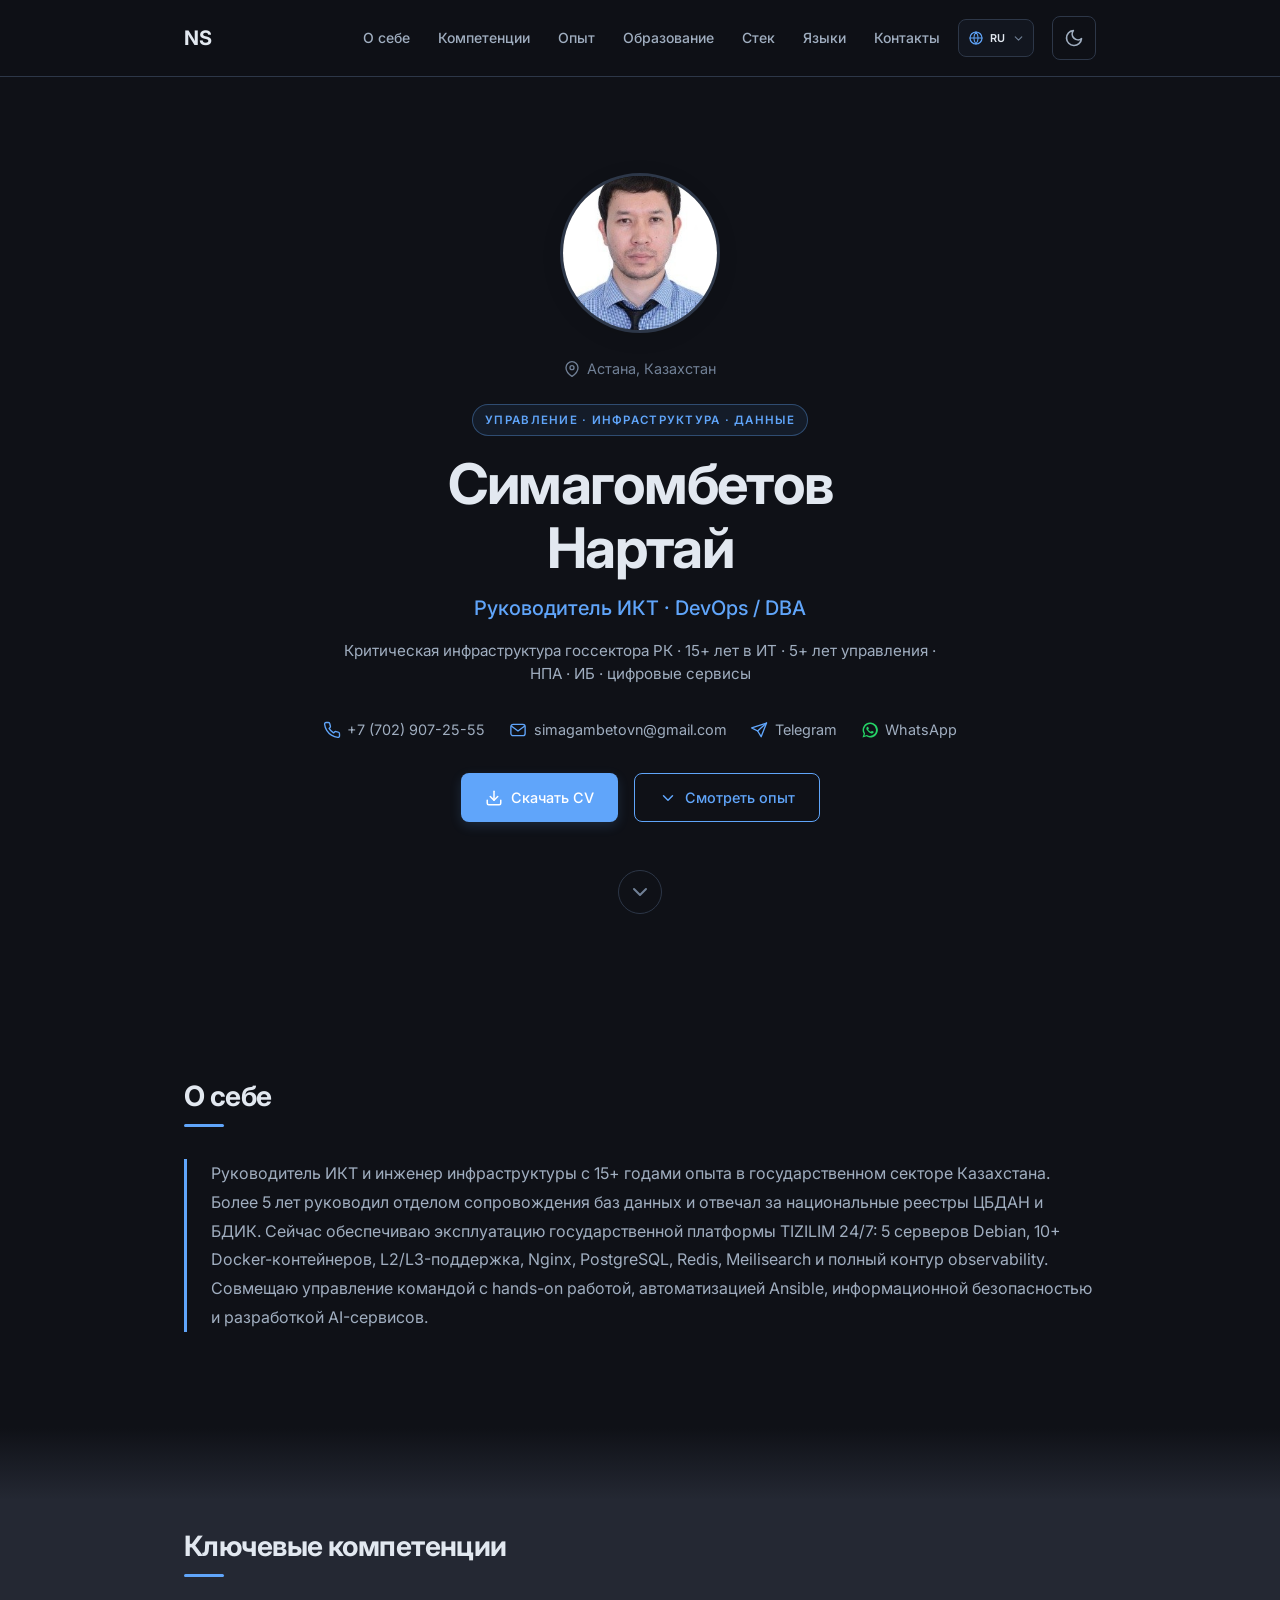
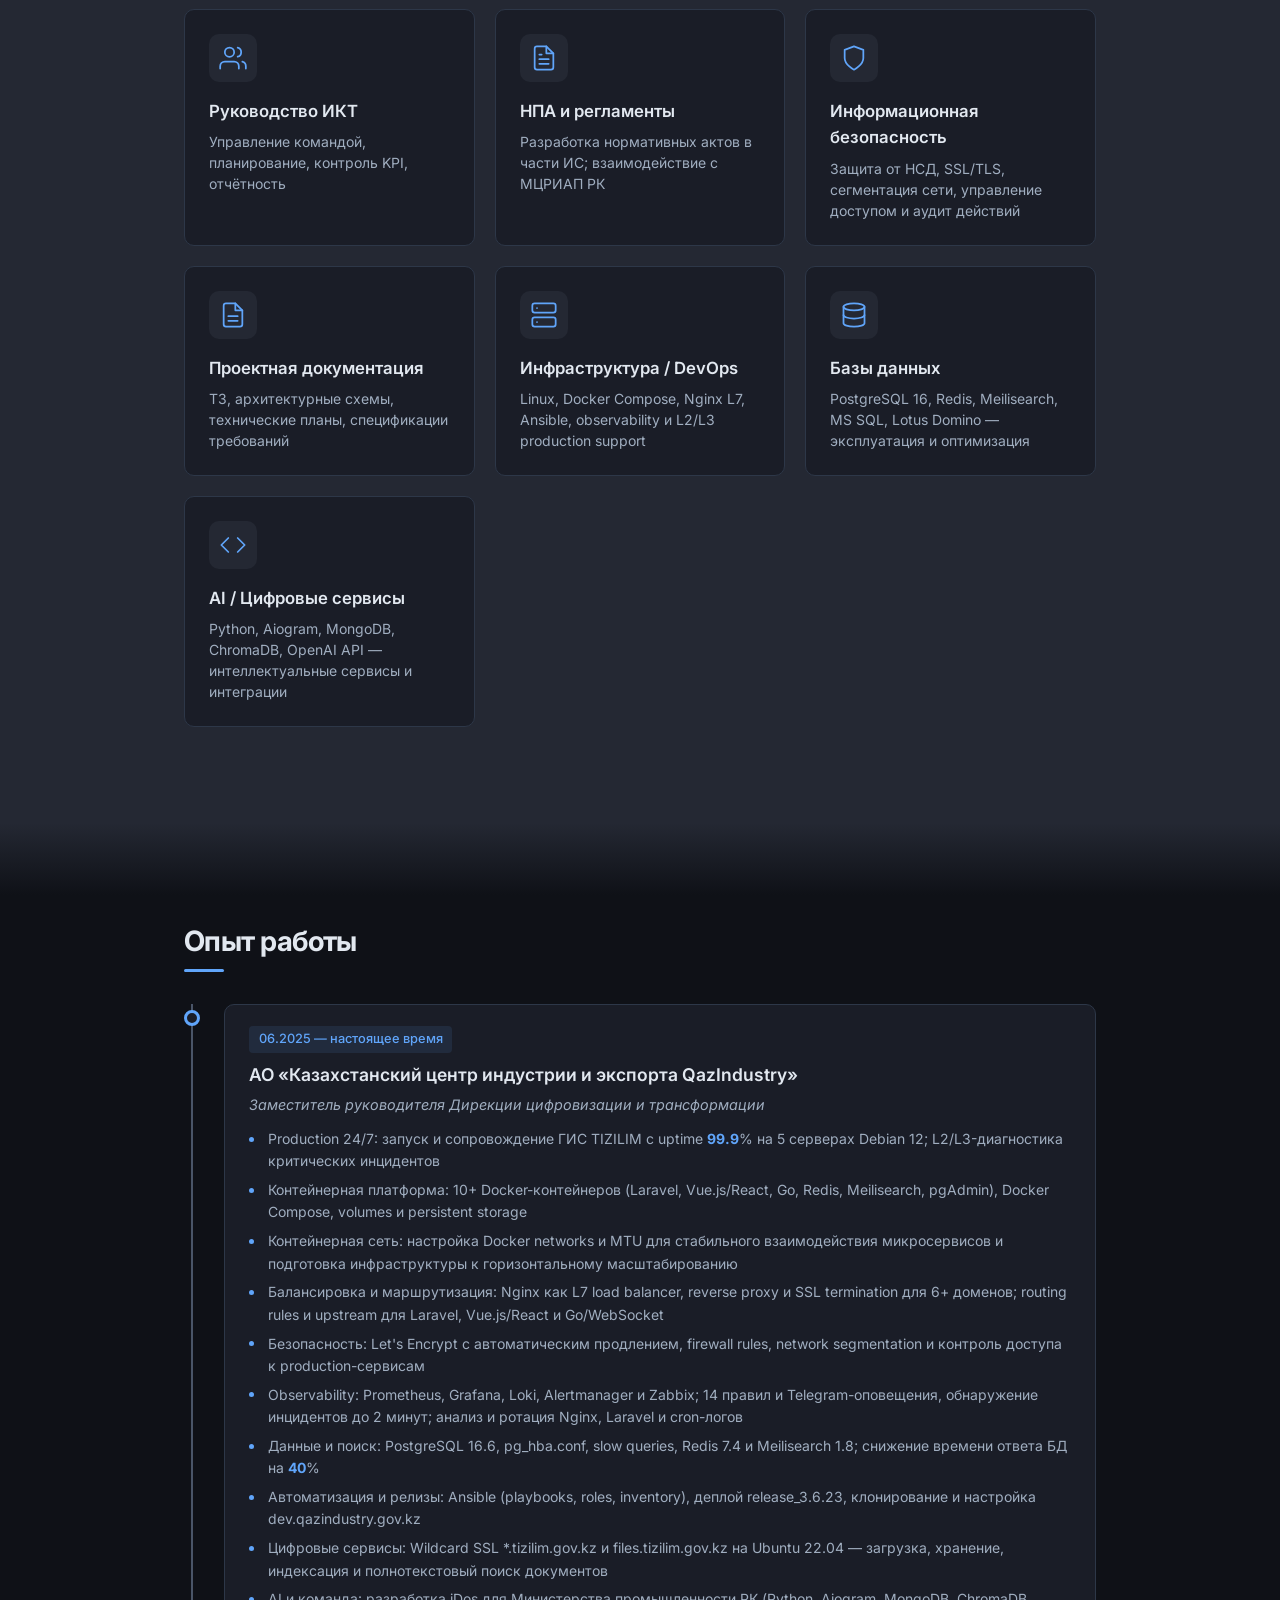
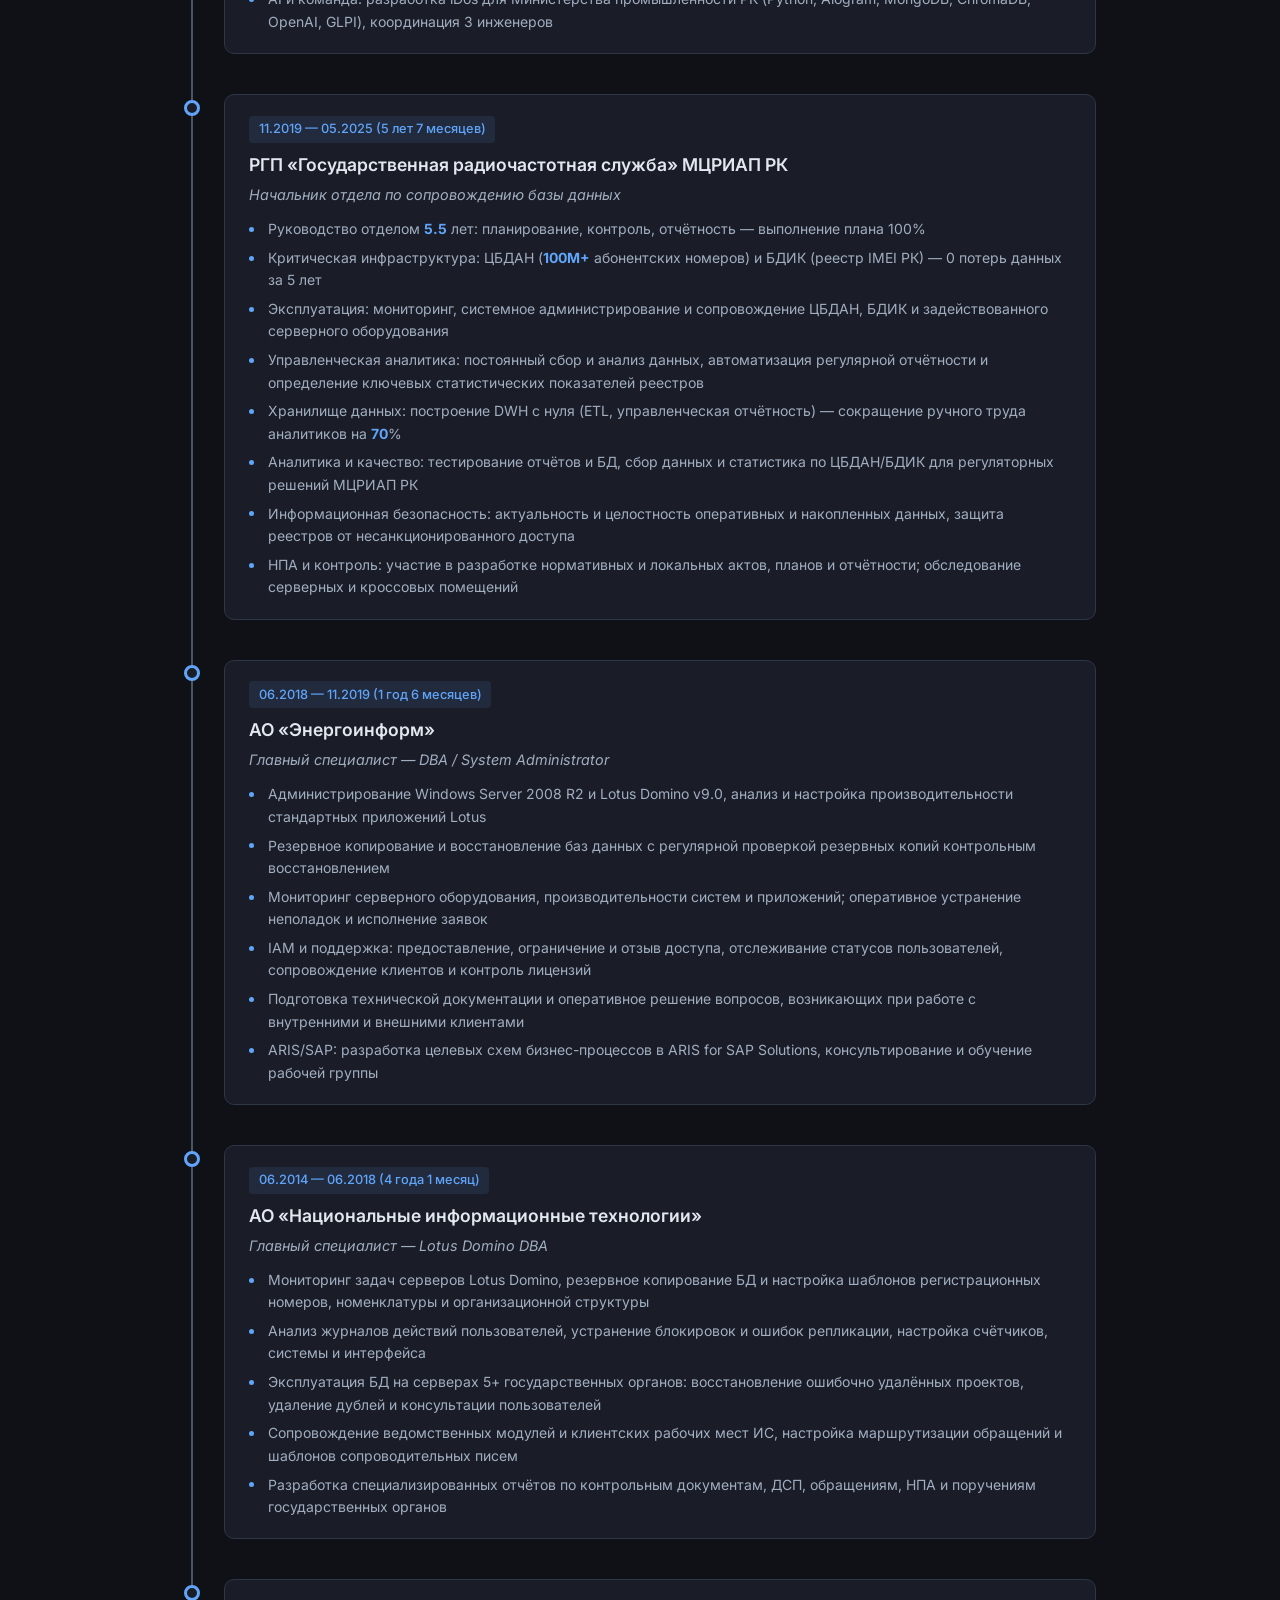
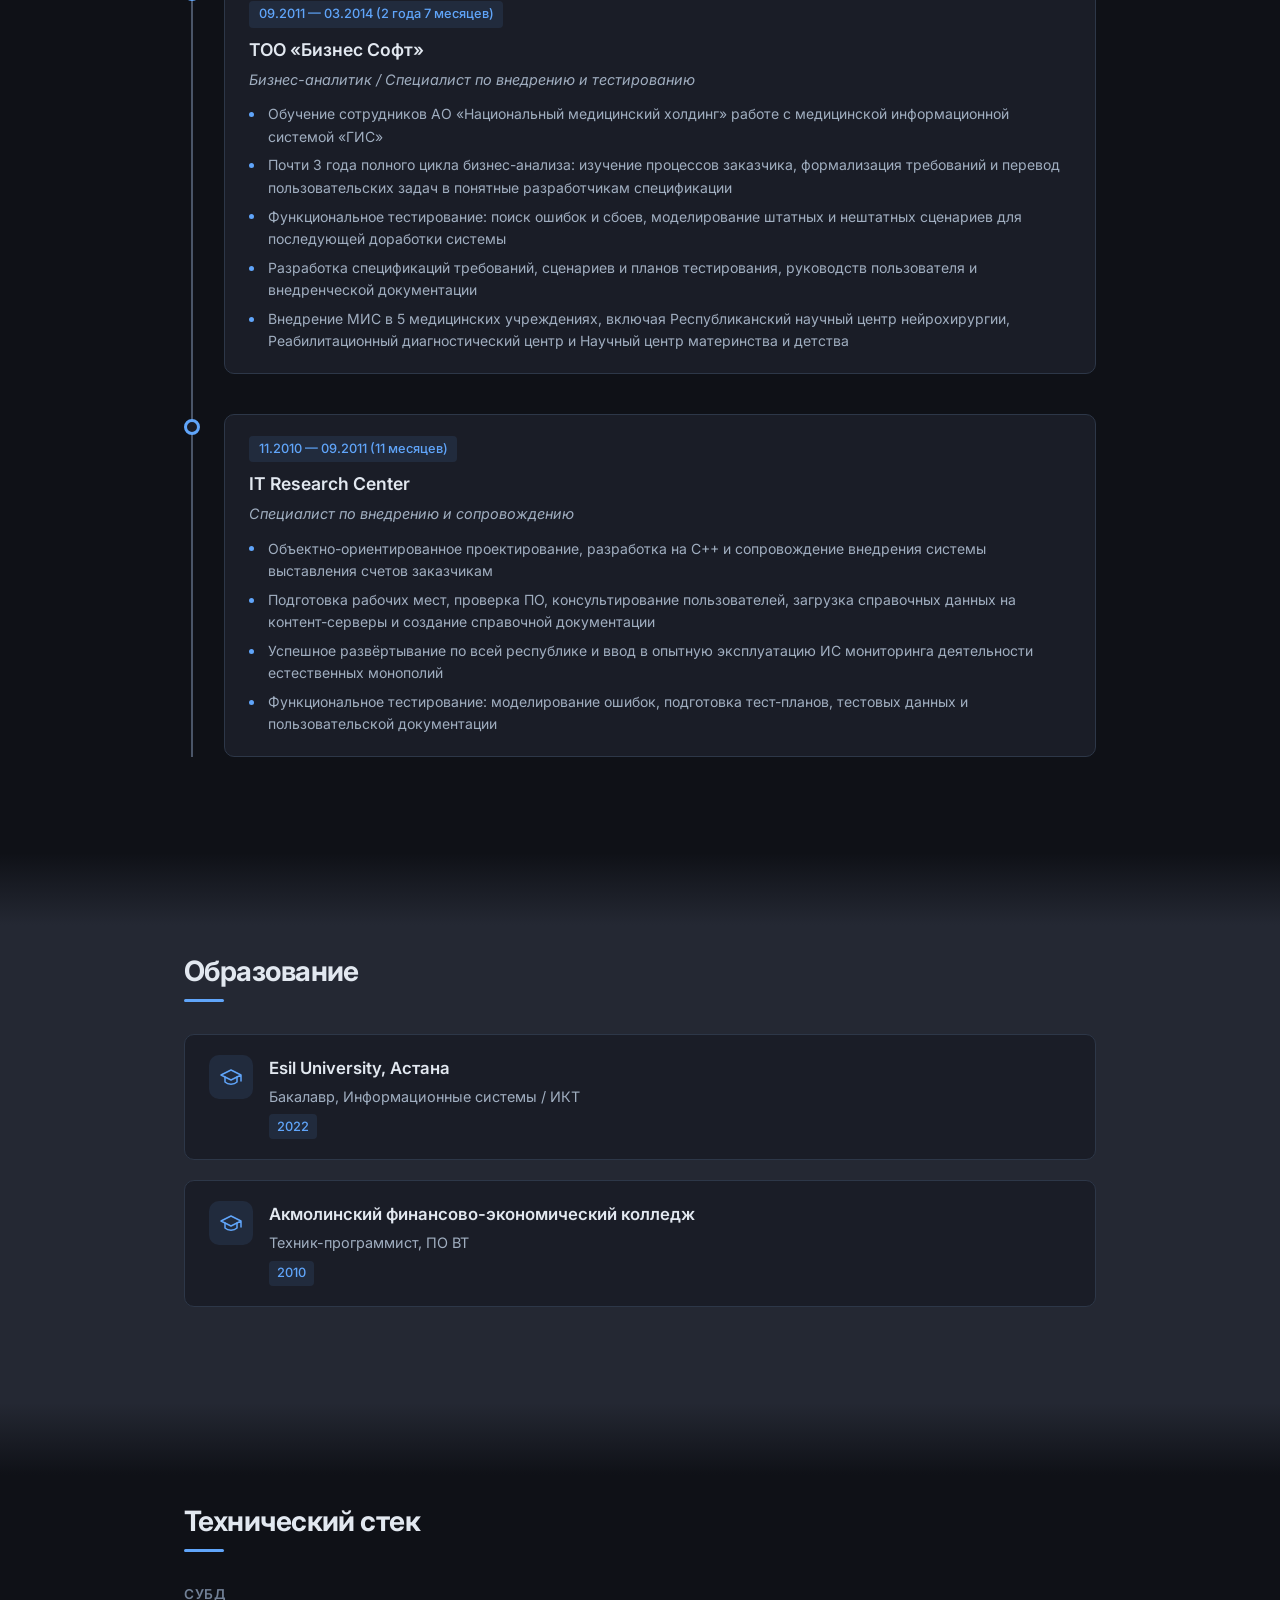
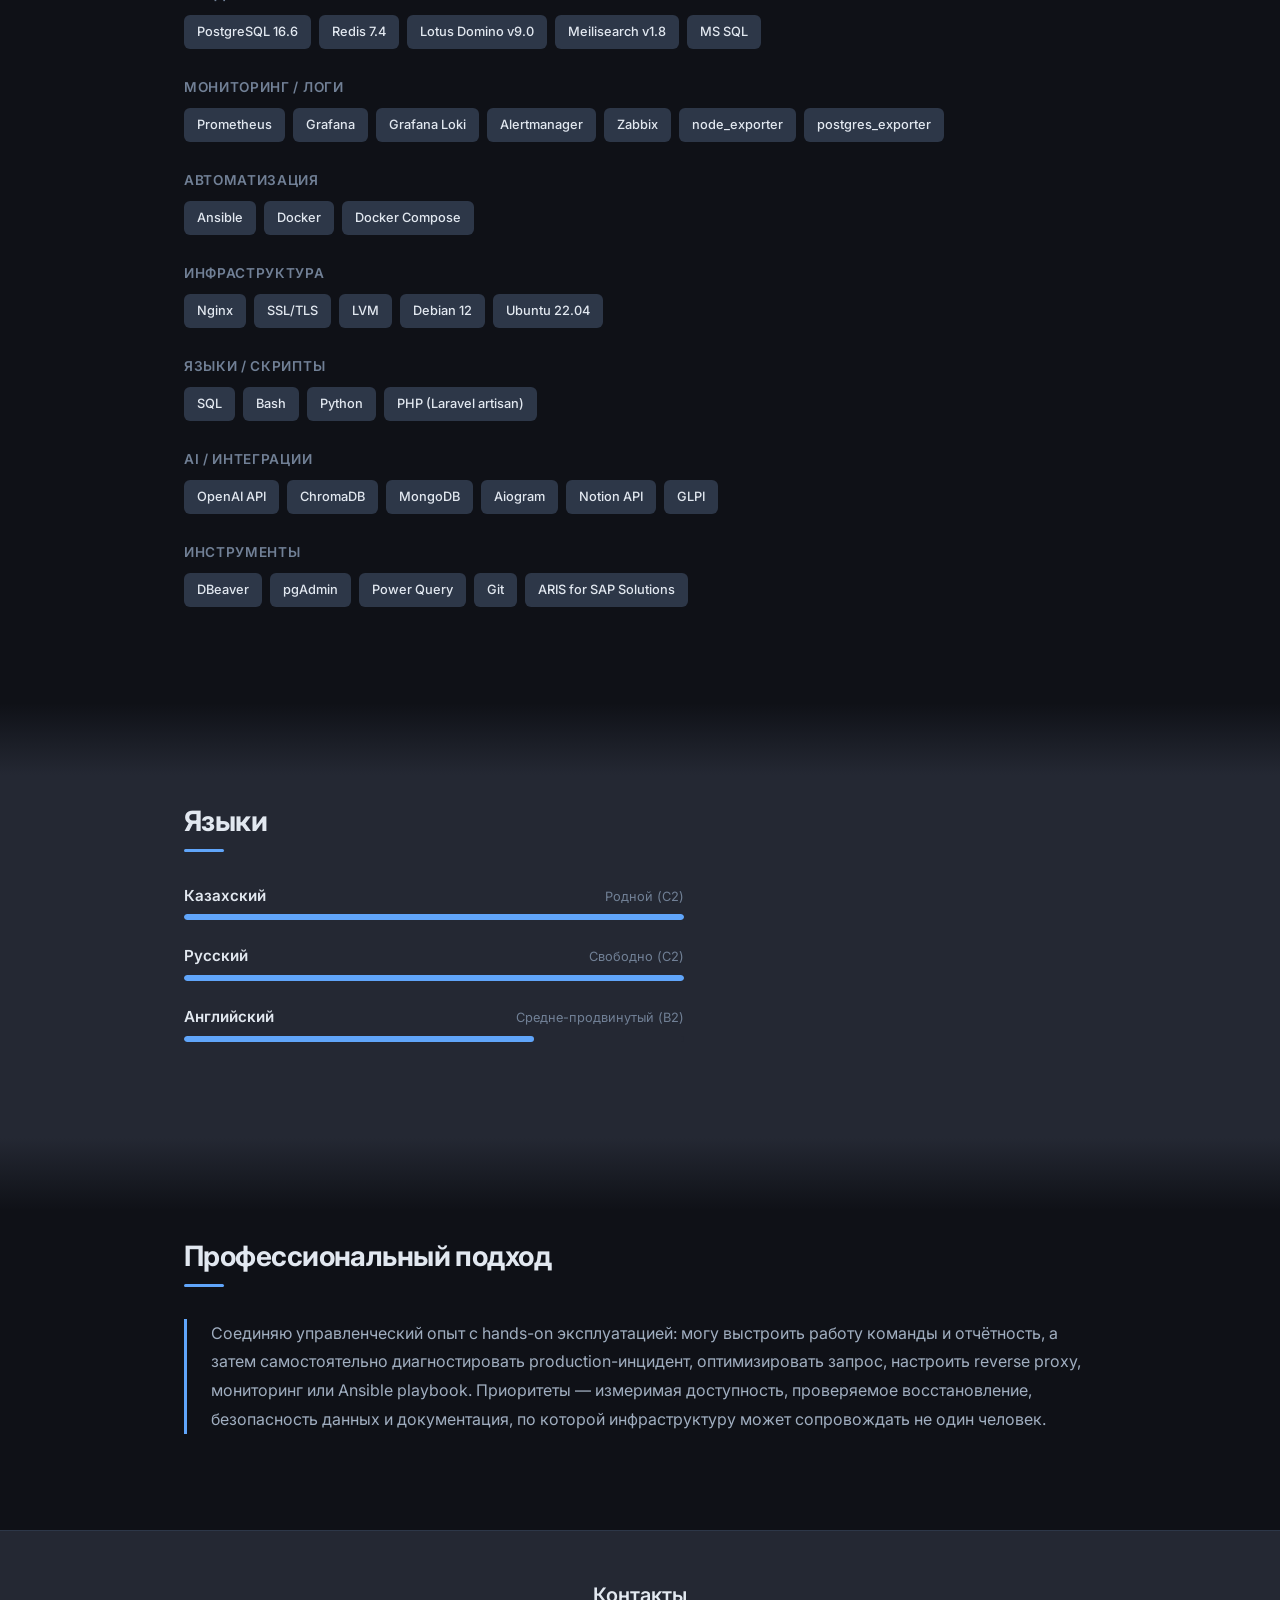
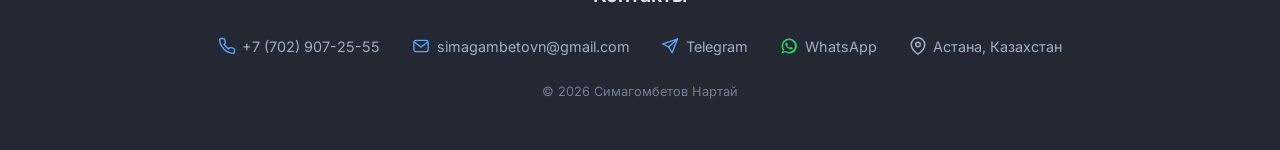
==== index.html @ 5ce2bd04 "Fix CV download path" ====
<!DOCTYPE html>
<html lang="ru" data-theme="dark">
<head>
  <meta charset="UTF-8">
  <meta name="viewport" content="width=device-width, initial-scale=1.0">
  <title>Симагомбетов Нартай — Руководитель ИКТ | DevOps / DBA</title>
  <meta name="description" content="Резюме Симагомбетова Нартая — руководитель ИКТ-подразделения, 15+ лет в госсекторе РК, DevOps, DBA, ИБ">
  <meta name="theme-color" content="#FAFBFC" media="(prefers-color-scheme: light)">
  <meta name="theme-color" content="#0F1117" media="(prefers-color-scheme: dark)">

  <link rel="icon" href="favicon.ico?v=6" sizes="any">
  <link rel="icon" href="assets/favicon-32.png?v=6" type="image/png" sizes="32x32">
  <link rel="icon" href="assets/favicon-192.png?v=6" type="image/png" sizes="192x192">
  <link rel="apple-touch-icon" href="assets/apple-touch-icon.png?v=6" sizes="180x180">
  <link rel="canonical" href="https://nartayyy.github.io/">

  <meta property="og:title" content="Симагомбетов Нартай — Руководитель ИКТ | DevOps / DBA">
  <meta property="og:description" content="15+ лет в ИТ, 5+ лет руководства, госсектор РК. DevOps, DBA, ИБ.">
  <meta property="og:image" content="https://nartayyy.github.io/assets/Nartay.jpg">
  <meta property="og:image:alt" content="Симагомбетов Нартай">
  <meta property="og:url" content="https://nartayyy.github.io/">
  <meta property="og:type" content="website">
  <meta name="twitter:card" content="summary">
  <meta name="twitter:image:alt" content="Симагомбетов Нартай">

  <link rel="preconnect" href="https://fonts.googleapis.com">
  <link rel="preconnect" href="https://fonts.gstatic.com" crossorigin>
  <link href="https://fonts.googleapis.com/css2?family=Inter:wght@400;500;600;700&display=swap" rel="stylesheet">

  <link rel="stylesheet" href="styles.css?v=6">

  <script>
    (function() {
      const saved = localStorage.getItem('theme');
      if (saved) {
        document.documentElement.setAttribute('data-theme', saved);
      } else if (window.matchMedia('(prefers-color-scheme: dark)').matches) {
        document.documentElement.setAttribute('data-theme', 'dark');
      }
    })();
  </script>
</head>
<body>
  <a class="skip-link" href="#about">Перейти к содержимому</a>

  <div class="scroll-progress" id="scrollProgress"></div>

  <nav class="navbar" id="navbar" role="navigation" aria-label="Основная навигация">
    <div class="container navbar__inner">
      <a href="#hero" class="navbar__logo">NS</a>
      <div class="navbar__menu" id="navMenu">
        <a href="#about" class="navbar__link">О себе</a>
        <a href="#competencies" class="navbar__link">Компетенции</a>
        <a href="#experience" class="navbar__link">Опыт</a>
        <a href="#education" class="navbar__link">Образование</a>
        <a href="#techstack" class="navbar__link">Стек</a>
        <a href="#languages" class="navbar__link">Языки</a>
        <a href="#contacts" class="navbar__link">Контакты</a>
      </div>
      <div class="navbar__actions">
        <div class="language-switcher" id="languageSwitcher">
          <button class="language-switcher__toggle" id="languageToggle" type="button" aria-haspopup="listbox" aria-expanded="false" aria-controls="languageMenu" aria-label="Выбор языка">
            <svg class="language-switcher__globe" width="16" height="16" viewBox="0 0 24 24" fill="none" stroke="currentColor" stroke-width="1.8" stroke-linecap="round" stroke-linejoin="round" aria-hidden="true"><circle cx="12" cy="12" r="9"/><path d="M3 12h18M12 3a15 15 0 0 1 0 18M12 3a15 15 0 0 0 0 18"/></svg>
            <span id="currentLanguage">RU</span>
            <svg class="language-switcher__chevron" width="13" height="13" viewBox="0 0 24 24" fill="none" stroke="currentColor" stroke-width="2" stroke-linecap="round" stroke-linejoin="round" aria-hidden="true"><path d="m6 9 6 6 6-6"/></svg>
          </button>
          <div class="language-switcher__menu" id="languageMenu" role="listbox" aria-label="Выбор языка" hidden>
            <button class="language-switcher__option active" type="button" role="option" data-lang="ru" aria-selected="true">RU</button>
            <button class="language-switcher__option" type="button" role="option" data-lang="kk" aria-selected="false">KZ</button>
            <button class="language-switcher__option" type="button" role="option" data-lang="en" aria-selected="false">EN</button>
          </div>
        </div>
        <button class="theme-toggle" id="themeToggle" aria-label="Переключить тему">
          <svg class="icon icon--sun" width="20" height="20" viewBox="0 0 24 24" fill="none" stroke="currentColor" stroke-width="2" stroke-linecap="round" stroke-linejoin="round"><circle cx="12" cy="12" r="5"/><line x1="12" y1="1" x2="12" y2="3"/><line x1="12" y1="21" x2="12" y2="23"/><line x1="4.22" y1="4.22" x2="5.64" y2="5.64"/><line x1="18.36" y1="18.36" x2="19.78" y2="19.78"/><line x1="1" y1="12" x2="3" y2="12"/><line x1="21" y1="12" x2="23" y2="12"/><line x1="4.22" y1="19.78" x2="5.64" y2="18.36"/><line x1="18.36" y1="5.64" x2="19.78" y2="4.22"/></svg>
          <svg class="icon icon--moon" width="20" height="20" viewBox="0 0 24 24" fill="none" stroke="currentColor" stroke-width="2" stroke-linecap="round" stroke-linejoin="round"><path d="M21 12.79A9 9 0 1 1 11.21 3 7 7 0 0 0 21 12.79z"/></svg>
        </button>
        <button class="navbar__toggle" id="navToggle" aria-expanded="false" aria-controls="navMenu" aria-label="Открыть меню">
          <svg class="icon icon--menu" width="24" height="24" viewBox="0 0 24 24" fill="none" stroke="currentColor" stroke-width="2" stroke-linecap="round" stroke-linejoin="round"><line x1="3" y1="6" x2="21" y2="6"/><line x1="3" y1="12" x2="21" y2="12"/><line x1="3" y1="18" x2="21" y2="18"/></svg>
          <svg class="icon icon--close" width="24" height="24" viewBox="0 0 24 24" fill="none" stroke="currentColor" stroke-width="2" stroke-linecap="round" stroke-linejoin="round"><line x1="18" y1="6" x2="6" y2="18"/><line x1="6" y1="6" x2="18" y2="18"/></svg>
        </button>
      </div>
    </div>
  </nav>

  <main>
    <header class="hero" id="hero">
      <div class="container hero__content">
        <div class="hero__photo fade-in">
          <img src="assets/Nartay.jpg" alt="Симагомбетов Нартай" width="160" height="160" fetchpriority="high">
        </div>
        <p class="hero__location fade-in">
          <svg width="16" height="16" viewBox="0 0 24 24" fill="none" stroke="currentColor" stroke-width="2" stroke-linecap="round" stroke-linejoin="round"><path d="M21 10c0 7-9 13-9 13s-9-6-9-13a9 9 0 0 1 18 0z"/><circle cx="12" cy="10" r="3"/></svg>
          <span class="location-text">Астана, Казахстан</span>
        </p>
        <p class="hero__eyebrow">Управление · Инфраструктура · Данные</p>
        <h1 class="hero__name">Симагомбетов<br>Нартай</h1>
        <p class="hero__position">Руководитель ИКТ · DevOps / DBA</p>
        <p class="hero__tagline">Критическая инфраструктура госсектора РК · 15+ лет в ИТ · 5+ лет управления · НПА · ИБ · цифровые сервисы</p>
        <div class="hero__contacts">
          <a href="tel:+77029072555" class="hero__contact">
            <svg class="contact-icon" width="18" height="18" viewBox="0 0 24 24" fill="none" stroke="currentColor" stroke-width="1.8" stroke-linecap="round" stroke-linejoin="round" aria-hidden="true"><path d="M22 16.92v3a2 2 0 0 1-2.18 2 19.79 19.79 0 0 1-8.63-3.07 19.5 19.5 0 0 1-6-6 19.79 19.79 0 0 1-3.07-8.67A2 2 0 0 1 4.11 2h3a2 2 0 0 1 2 1.72 12.84 12.84 0 0 0 .7 2.81 2 2 0 0 1-.45 2.11L8.09 9.91a16 16 0 0 0 6 6l1.27-1.27a2 2 0 0 1 2.11-.45 12.84 12.84 0 0 0 2.81.7A2 2 0 0 1 22 16.92z"/></svg>
            +7 (702) 907-25-55
          </a>
          <a href="mailto:simagambetovn@gmail.com" class="hero__contact">
            <svg class="contact-icon" width="18" height="18" viewBox="0 0 24 24" fill="none" stroke="currentColor" stroke-width="1.8" stroke-linecap="round" stroke-linejoin="round" aria-hidden="true"><rect x="2.5" y="4.5" width="19" height="15" rx="3"/><path d="m3.5 7 8.5 6.3L20.5 7"/></svg>
            simagambetovn@gmail.com
          </a>
          <a href="https://t.me/NartayYy" class="hero__contact" target="_blank" rel="noopener noreferrer">
            <svg class="contact-icon contact-icon--telegram" width="18" height="18" viewBox="0 0 24 24" fill="none" stroke="currentColor" stroke-width="1.8" stroke-linecap="round" stroke-linejoin="round" aria-hidden="true"><path d="m21 3-7.8 18-4.4-7.8L1 8.8 21 3Z"/><path d="M8.8 13.2 21 3"/></svg>
            Telegram
          </a>
          <a href="https://wa.me/77029072555" class="hero__contact" target="_blank" rel="noopener noreferrer">
            <svg class="contact-icon contact-icon--whatsapp" width="18" height="18" viewBox="0 0 24 24" fill="currentColor" aria-hidden="true"><path d="M12.04 2a9.84 9.84 0 0 0-8.43 14.91L2 22l5.23-1.58A9.97 9.97 0 1 0 12.04 2Zm0 17.95a8.06 8.06 0 0 1-4.1-1.12l-.3-.18-3.1.94.96-3.02-.2-.31a7.92 7.92 0 1 1 6.74 3.69Zm4.4-5.94c-.24-.12-1.43-.7-1.65-.78-.22-.08-.38-.12-.54.12-.16.24-.62.78-.76.94-.14.16-.28.18-.52.06-.24-.12-1.02-.37-1.94-1.19a7.25 7.25 0 0 1-1.34-1.66c-.14-.24-.02-.37.1-.49.11-.11.24-.28.36-.42.12-.14.16-.24.24-.4.08-.16.04-.3-.02-.42-.06-.12-.54-1.3-.74-1.78-.2-.47-.4-.4-.54-.41h-.46a.88.88 0 0 0-.64.3c-.22.24-.84.82-.84 2s.86 2.32.98 2.48c.12.16 1.7 2.59 4.11 3.63.57.25 1.02.4 1.37.51.58.18 1.1.16 1.51.1.46-.07 1.43-.59 1.63-1.15.2-.57.2-1.05.14-1.15-.06-.1-.22-.16-.46-.28Z"/></svg>
            WhatsApp
          </a>
        </div>
        <div class="hero__actions">
          <a href="assets/cv.pdf" download="Симагамбетов_Нартай_CV.pdf" class="btn btn--primary">
            <svg width="18" height="18" viewBox="0 0 24 24" fill="none" stroke="currentColor" stroke-width="2" stroke-linecap="round" stroke-linejoin="round"><path d="M21 15v4a2 2 0 0 1-2 2H5a2 2 0 0 1-2-2v-4"/><polyline points="7 10 12 15 17 10"/><line x1="12" y1="15" x2="12" y2="3"/></svg>
            <span class="download-label">Скачать CV</span>
          </a>
          <a href="#experience" class="btn btn--secondary">
            <svg width="18" height="18" viewBox="0 0 24 24" fill="none" stroke="currentColor" stroke-width="2" stroke-linecap="round" stroke-linejoin="round" aria-hidden="true"><path d="M6 9l6 6 6-6"/></svg>
            <span class="experience-label">Смотреть опыт</span>
          </a>
        </div>
        <a href="#about" class="hero__scroll" aria-label="Прокрутить вниз">
          <svg width="24" height="24" viewBox="0 0 24 24" fill="none" stroke="currentColor" stroke-width="2" stroke-linecap="round" stroke-linejoin="round"><polyline points="6 9 12 15 18 9"/></svg>
        </a>
      </div>
    </header>

    <section class="section" id="about" aria-labelledby="about-heading">
      <div class="container">
        <h2 class="section__title fade-in" id="about-heading">О себе</h2>
        <div class="about__content fade-in">
          <p>Руководитель ИКТ и инженер инфраструктуры с 15+ годами опыта в государственном секторе Казахстана. Более 5 лет руководил отделом сопровождения баз данных и отвечал за национальные реестры ЦБДАН и БДИК. Сейчас обеспечиваю эксплуатацию государственной платформы TIZILIM 24/7: 5 серверов Debian, 10+ Docker-контейнеров, L2/L3-поддержка, Nginx, PostgreSQL, Redis, Meilisearch и полный контур observability. Совмещаю управление командой с hands-on работой, автоматизацией Ansible, информационной безопасностью и разработкой AI-сервисов.</p>
        </div>
      </div>
    </section>

    <section class="section section--alt" id="competencies" aria-labelledby="comp-heading">
      <div class="container">
        <h2 class="section__title fade-in" id="comp-heading">Ключевые компетенции</h2>
        <div class="competencies__grid">
          <div class="card fade-in">
            <div class="card__icon">
              <svg width="28" height="28" viewBox="0 0 24 24" fill="none" stroke="currentColor" stroke-width="1.5" stroke-linecap="round" stroke-linejoin="round"><path d="M17 21v-2a4 4 0 0 0-4-4H5a4 4 0 0 0-4 4v2"/><circle cx="9" cy="7" r="4"/><path d="M23 21v-2a4 4 0 0 0-3-3.87"/><path d="M16 3.13a4 4 0 0 1 0 7.75"/></svg>
            </div>
            <h3 class="card__title">Руководство ИКТ</h3>
            <p class="card__text">Управление командой, планирование, контроль KPI, отчётность</p>
          </div>
          <div class="card fade-in">
            <div class="card__icon">
              <svg width="28" height="28" viewBox="0 0 24 24" fill="none" stroke="currentColor" stroke-width="1.5" stroke-linecap="round" stroke-linejoin="round"><path d="M14 2H6a2 2 0 0 0-2 2v16a2 2 0 0 0 2 2h12a2 2 0 0 0 2-2V8z"/><polyline points="14 2 14 8 20 8"/><line x1="16" y1="13" x2="8" y2="13"/><line x1="16" y1="17" x2="8" y2="17"/><polyline points="10 9 9 9 8 9"/></svg>
            </div>
            <h3 class="card__title">НПА и регламенты</h3>
            <p class="card__text">Разработка нормативных актов в части ИС; взаимодействие с МЦРИАП РК</p>
          </div>
          <div class="card fade-in">
            <div class="card__icon">
              <svg width="28" height="28" viewBox="0 0 24 24" fill="none" stroke="currentColor" stroke-width="1.5" stroke-linecap="round" stroke-linejoin="round"><path d="M12 22s8-4 8-10V5l-8-3-8 3v7c0 6 8 10 8 10z"/></svg>
            </div>
            <h3 class="card__title">Информационная безопасность</h3>
            <p class="card__text">Защита от НСД, SSL/TLS, сегментация сети, управление доступом и аудит действий</p>
          </div>
          <div class="card fade-in">
            <div class="card__icon">
              <svg width="28" height="28" viewBox="0 0 24 24" fill="none" stroke="currentColor" stroke-width="1.5" stroke-linecap="round" stroke-linejoin="round"><path d="M14 2H6a2 2 0 0 0-2 2v16a2 2 0 0 0 2 2h12a2 2 0 0 0 2-2V8z"/><polyline points="14 2 14 8 20 8"/><line x1="16" y1="13" x2="8" y2="13"/><line x1="16" y1="17" x2="8" y2="17"/></svg>
            </div>
            <h3 class="card__title">Проектная документация</h3>
            <p class="card__text">ТЗ, архитектурные схемы, технические планы, спецификации требований</p>
          </div>
          <div class="card fade-in">
            <div class="card__icon">
              <svg width="28" height="28" viewBox="0 0 24 24" fill="none" stroke="currentColor" stroke-width="1.5" stroke-linecap="round" stroke-linejoin="round"><rect x="2" y="2" width="20" height="8" rx="2" ry="2"/><rect x="2" y="14" width="20" height="8" rx="2" ry="2"/><line x1="6" y1="6" x2="6.01" y2="6"/><line x1="6" y1="18" x2="6.01" y2="18"/></svg>
            </div>
            <h3 class="card__title">Инфраструктура / DevOps</h3>
            <p class="card__text">Linux, Docker Compose, Nginx L7, Ansible, observability и L2/L3 production support</p>
          </div>
          <div class="card fade-in">
            <div class="card__icon">
              <svg width="28" height="28" viewBox="0 0 24 24" fill="none" stroke="currentColor" stroke-width="1.5" stroke-linecap="round" stroke-linejoin="round"><ellipse cx="12" cy="5" rx="9" ry="3"/><path d="M21 12c0 1.66-4 3-9 3s-9-1.34-9-3"/><path d="M3 5v14c0 1.66 4 3 9 3s9-1.34 9-3V5"/></svg>
            </div>
            <h3 class="card__title">Базы данных</h3>
            <p class="card__text">PostgreSQL 16, Redis, Meilisearch, MS SQL, Lotus Domino — эксплуатация и оптимизация</p>
          </div>
          <div class="card fade-in">
            <div class="card__icon">
              <svg width="28" height="28" viewBox="0 0 24 24" fill="none" stroke="currentColor" stroke-width="1.5" stroke-linecap="round" stroke-linejoin="round"><polyline points="16 18 22 12 16 6"/><polyline points="8 6 2 12 8 18"/></svg>
            </div>
            <h3 class="card__title">AI / Цифровые сервисы</h3>
            <p class="card__text">Python, Aiogram, MongoDB, ChromaDB, OpenAI API — интеллектуальные сервисы и интеграции</p>
          </div>
        </div>
      </div>
    </section>

    <section class="section" id="experience" aria-labelledby="exp-heading">
      <div class="container">
        <h2 class="section__title fade-in" id="exp-heading">Опыт работы</h2>
        <div class="timeline" id="timeline">
          <div class="timeline__line" id="timelineLine"></div>

          <article class="timeline__item fade-in">
            <div class="timeline__dot timeline__dot--active"></div>
            <div class="timeline__content">
              <span class="timeline__date">06.2025 — настоящее время</span>
              <h3 class="timeline__company">АО &laquo;Казахстанский центр индустрии и экспорта QazIndustry&raquo;</h3>
              <p class="timeline__role">Заместитель руководителя Дирекции цифровизации и трансформации</p>
              <ul class="timeline__list">
                <li>Production 24/7: запуск и сопровождение ГИС TIZILIM с uptime <span class="counter" data-target="99.9" data-decimals="1">0</span>% на 5 серверах Debian 12; L2/L3-диагностика критических инцидентов</li>
                <li>Контейнерная платформа: 10+ Docker-контейнеров (Laravel, Vue.js/React, Go, Redis, Meilisearch, pgAdmin), Docker Compose, volumes и persistent storage</li>
                <li>Контейнерная сеть: настройка Docker networks и MTU для стабильного взаимодействия микросервисов и подготовка инфраструктуры к горизонтальному масштабированию</li>
                <li>Балансировка и маршрутизация: Nginx как L7 load balancer, reverse proxy и SSL termination для 6+ доменов; routing rules и upstream для Laravel, Vue.js/React и Go/WebSocket</li>
                <li>Безопасность: Let's Encrypt с автоматическим продлением, firewall rules, network segmentation и контроль доступа к production-сервисам</li>
                <li>Observability: Prometheus, Grafana, Loki, Alertmanager и Zabbix; 14 правил и Telegram-оповещения, обнаружение инцидентов до 2 минут; анализ и ротация Nginx, Laravel и cron-логов</li>
                <li>Данные и поиск: PostgreSQL 16.6, pg_hba.conf, slow queries, Redis 7.4 и Meilisearch 1.8; снижение времени ответа БД на <span class="counter" data-target="40" data-decimals="0">0</span>%</li>
                <li>Автоматизация и релизы: Ansible (playbooks, roles, inventory), деплой release_3.6.23, клонирование и настройка dev.qazindustry.gov.kz</li>
                <li>Цифровые сервисы: Wildcard SSL *.tizilim.gov.kz и files.tizilim.gov.kz на Ubuntu 22.04 — загрузка, хранение, индексация и полнотекстовый поиск документов</li>
                <li>AI и команда: разработка iDos для Министерства промышленности РК (Python, Aiogram, MongoDB, ChromaDB, OpenAI, GLPI), координация 3 инженеров</li>
              </ul>
            </div>
          </article>

          <article class="timeline__item fade-in">
            <div class="timeline__dot"></div>
            <div class="timeline__content">
              <span class="timeline__date">11.2019 — 05.2025 (5 лет 7 месяцев)</span>
              <h3 class="timeline__company">РГП &laquo;Государственная радиочастотная служба&raquo; МЦРИАП РК</h3>
              <p class="timeline__role">Начальник отдела по сопровождению базы данных</p>
              <ul class="timeline__list">
                <li>Руководство отделом <span class="counter" data-target="5.5" data-decimals="1">0</span> лет: планирование, контроль, отчётность — выполнение плана 100%</li>
                <li>Критическая инфраструктура: ЦБДАН (<span class="counter" data-target="100" data-decimals="0" data-suffix="M+">0</span> абонентских номеров) и БДИК (реестр IMEI РК) — 0 потерь данных за 5 лет</li>
                <li>Эксплуатация: мониторинг, системное администрирование и сопровождение ЦБДАН, БДИК и задействованного серверного оборудования</li>
                <li>Управленческая аналитика: постоянный сбор и анализ данных, автоматизация регулярной отчётности и определение ключевых статистических показателей реестров</li>
                <li>Хранилище данных: построение DWH с нуля (ETL, управленческая отчётность) — сокращение ручного труда аналитиков на <span class="counter" data-target="70" data-decimals="0">0</span>%</li>
                <li>Аналитика и качество: тестирование отчётов и БД, сбор данных и статистика по ЦБДАН/БДИК для регуляторных решений МЦРИАП РК</li>
                <li>Информационная безопасность: актуальность и целостность оперативных и накопленных данных, защита реестров от несанкционированного доступа</li>
                <li>НПА и контроль: участие в разработке нормативных и локальных актов, планов и отчётности; обследование серверных и кроссовых помещений</li>
              </ul>
            </div>
          </article>

          <article class="timeline__item fade-in">
            <div class="timeline__dot"></div>
            <div class="timeline__content">
              <span class="timeline__date">06.2018 — 11.2019 (1 год 6 месяцев)</span>
              <h3 class="timeline__company">АО &laquo;Энергоинформ&raquo;</h3>
              <p class="timeline__role">Главный специалист — DBA / System Administrator</p>
              <ul class="timeline__list">
                <li>Администрирование Windows Server 2008 R2 и Lotus Domino v9.0, анализ и настройка производительности стандартных приложений Lotus</li>
                <li>Резервное копирование и восстановление баз данных с регулярной проверкой резервных копий контрольным восстановлением</li>
                <li>Мониторинг серверного оборудования, производительности систем и приложений; оперативное устранение неполадок и исполнение заявок</li>
                <li>IAM и поддержка: предоставление, ограничение и отзыв доступа, отслеживание статусов пользователей, сопровождение клиентов и контроль лицензий</li>
                <li>Подготовка технической документации и оперативное решение вопросов, возникающих при работе с внутренними и внешними клиентами</li>
                <li>ARIS/SAP: разработка целевых схем бизнес-процессов в ARIS for SAP Solutions, консультирование и обучение рабочей группы</li>
              </ul>
            </div>
          </article>

          <article class="timeline__item fade-in">
            <div class="timeline__dot"></div>
            <div class="timeline__content">
              <span class="timeline__date">06.2014 — 06.2018 (4 года 1 месяц)</span>
              <h3 class="timeline__company">АО &laquo;Национальные информационные технологии&raquo;</h3>
              <p class="timeline__role">Главный специалист — Lotus Domino DBA</p>
              <ul class="timeline__list">
                <li>Мониторинг задач серверов Lotus Domino, резервное копирование БД и настройка шаблонов регистрационных номеров, номенклатуры и организационной структуры</li>
                <li>Анализ журналов действий пользователей, устранение блокировок и ошибок репликации, настройка счётчиков, системы и интерфейса</li>
                <li>Эксплуатация БД на серверах 5+ государственных органов: восстановление ошибочно удалённых проектов, удаление дублей и консультации пользователей</li>
                <li>Сопровождение ведомственных модулей и клиентских рабочих мест ИС, настройка маршрутизации обращений и шаблонов сопроводительных писем</li>
                <li>Разработка специализированных отчётов по контрольным документам, ДСП, обращениям, НПА и поручениям государственных органов</li>
              </ul>
            </div>
          </article>

          <article class="timeline__item fade-in">
            <div class="timeline__dot"></div>
            <div class="timeline__content">
              <span class="timeline__date">09.2011 — 03.2014 (2 года 7 месяцев)</span>
              <h3 class="timeline__company">ТОО &laquo;Бизнес Софт&raquo;</h3>
              <p class="timeline__role">Бизнес-аналитик / Специалист по внедрению и тестированию</p>
              <ul class="timeline__list">
                <li>Обучение сотрудников АО &laquo;Национальный медицинский холдинг&raquo; работе с медицинской информационной системой &laquo;ГИС&raquo;</li>
                <li>Почти 3 года полного цикла бизнес-анализа: изучение процессов заказчика, формализация требований и перевод пользовательских задач в понятные разработчикам спецификации</li>
                <li>Функциональное тестирование: поиск ошибок и сбоев, моделирование штатных и нештатных сценариев для последующей доработки системы</li>
                <li>Разработка спецификаций требований, сценариев и планов тестирования, руководств пользователя и внедренческой документации</li>
                <li>Внедрение МИС в 5 медицинских учреждениях, включая Республиканский научный центр нейрохирургии, Реабилитационный диагностический центр и Научный центр материнства и детства</li>
              </ul>
            </div>
          </article>

          <article class="timeline__item fade-in">
            <div class="timeline__dot"></div>
            <div class="timeline__content">
              <span class="timeline__date">11.2010 — 09.2011 (11 месяцев)</span>
              <h3 class="timeline__company">IT Research Center</h3>
              <p class="timeline__role">Специалист по внедрению и сопровождению</p>
              <ul class="timeline__list">
                <li>Объектно-ориентированное проектирование, разработка на C++ и сопровождение внедрения системы выставления счетов заказчикам</li>
                <li>Подготовка рабочих мест, проверка ПО, консультирование пользователей, загрузка справочных данных на контент-серверы и создание справочной документации</li>
                <li>Успешное развёртывание по всей республике и ввод в опытную эксплуатацию ИС мониторинга деятельности естественных монополий</li>
                <li>Функциональное тестирование: моделирование ошибок, подготовка тест-планов, тестовых данных и пользовательской документации</li>
              </ul>
            </div>
          </article>
        </div>
      </div>
    </section>

    <section class="section section--alt" id="education" aria-labelledby="edu-heading">
      <div class="container">
        <h2 class="section__title fade-in" id="edu-heading">Образование</h2>
        <div class="education__list">
          <div class="education__item fade-in">
            <div class="education__icon">
              <svg width="24" height="24" viewBox="0 0 24 24" fill="none" stroke="currentColor" stroke-width="1.5" stroke-linecap="round" stroke-linejoin="round"><path d="M22 10v6M2 10l10-5 10 5-10 5z"/><path d="M6 12v5c3 3 9 3 12 0v-5"/></svg>
            </div>
            <div>
              <h3 class="education__title">Esil University, Астана</h3>
              <p class="education__detail">Бакалавр, Информационные системы / ИКТ</p>
              <span class="education__year">2022</span>
            </div>
          </div>
          <div class="education__item fade-in">
            <div class="education__icon">
              <svg width="24" height="24" viewBox="0 0 24 24" fill="none" stroke="currentColor" stroke-width="1.5" stroke-linecap="round" stroke-linejoin="round"><path d="M22 10v6M2 10l10-5 10 5-10 5z"/><path d="M6 12v5c3 3 9 3 12 0v-5"/></svg>
            </div>
            <div>
              <h3 class="education__title">Акмолинский финансово-экономический колледж</h3>
              <p class="education__detail">Техник-программист, ПО ВТ</p>
              <span class="education__year">2010</span>
            </div>
          </div>
        </div>
      </div>
    </section>

    <section class="section" id="techstack" aria-labelledby="tech-heading">
      <div class="container">
        <h2 class="section__title fade-in" id="tech-heading">Технический стек</h2>
        <div class="techstack">
          <div class="techstack__group fade-in">
            <h3 class="techstack__category">СУБД</h3>
            <div class="techstack__tags">
              <span class="tag">PostgreSQL 16.6</span>
              <span class="tag">Redis 7.4</span>
              <span class="tag">Lotus Domino v9.0</span>
              <span class="tag">Meilisearch v1.8</span>
              <span class="tag">MS SQL</span>
            </div>
          </div>
          <div class="techstack__group fade-in">
            <h3 class="techstack__category">Мониторинг / Логи</h3>
            <div class="techstack__tags">
              <span class="tag">Prometheus</span>
              <span class="tag">Grafana</span>
              <span class="tag">Grafana Loki</span>
              <span class="tag">Alertmanager</span>
              <span class="tag">Zabbix</span>
              <span class="tag">node_exporter</span>
              <span class="tag">postgres_exporter</span>
            </div>
          </div>
          <div class="techstack__group fade-in">
            <h3 class="techstack__category">Автоматизация</h3>
            <div class="techstack__tags">
              <span class="tag">Ansible</span>
              <span class="tag">Docker</span>
              <span class="tag">Docker Compose</span>
            </div>
          </div>
          <div class="techstack__group fade-in">
            <h3 class="techstack__category">Инфраструктура</h3>
            <div class="techstack__tags">
              <span class="tag">Nginx</span>
              <span class="tag">SSL/TLS</span>
              <span class="tag">LVM</span>
              <span class="tag">Debian 12</span>
              <span class="tag">Ubuntu 22.04</span>
            </div>
          </div>
          <div class="techstack__group fade-in">
            <h3 class="techstack__category">Языки / Скрипты</h3>
            <div class="techstack__tags">
              <span class="tag">SQL</span>
              <span class="tag">Bash</span>
              <span class="tag">Python</span>
              <span class="tag">PHP (Laravel artisan)</span>
            </div>
          </div>
          <div class="techstack__group fade-in">
            <h3 class="techstack__category">AI / Интеграции</h3>
            <div class="techstack__tags">
              <span class="tag">OpenAI API</span>
              <span class="tag">ChromaDB</span>
              <span class="tag">MongoDB</span>
              <span class="tag">Aiogram</span>
              <span class="tag">Notion API</span>
              <span class="tag">GLPI</span>
            </div>
          </div>
          <div class="techstack__group fade-in">
            <h3 class="techstack__category">Инструменты</h3>
            <div class="techstack__tags">
              <span class="tag">DBeaver</span>
              <span class="tag">pgAdmin</span>
              <span class="tag">Power Query</span>
              <span class="tag">Git</span>
              <span class="tag">ARIS for SAP Solutions</span>
            </div>
          </div>
        </div>
      </div>
    </section>

    <section class="section section--alt" id="languages" aria-labelledby="lang-heading">
      <div class="container">
        <h2 class="section__title fade-in" id="lang-heading">Языки</h2>
        <div class="languages">
          <div class="language fade-in">
            <div class="language__info">
              <span class="language__name">Казахский</span>
              <span class="language__level">Родной (C2)</span>
            </div>
            <div class="language__bar"><div class="language__fill" data-width="100"></div></div>
          </div>
          <div class="language fade-in">
            <div class="language__info">
              <span class="language__name">Русский</span>
              <span class="language__level">Свободно (C2)</span>
            </div>
            <div class="language__bar"><div class="language__fill" data-width="100"></div></div>
          </div>
          <div class="language fade-in">
            <div class="language__info">
              <span class="language__name">Английский</span>
              <span class="language__level">Средне-продвинутый (B2)</span>
            </div>
            <div class="language__bar"><div class="language__fill" data-width="70"></div></div>
          </div>
        </div>
      </div>
    </section>

    <section class="section" id="personal" aria-labelledby="personal-heading">
      <div class="container">
        <h2 class="section__title fade-in" id="personal-heading">Профессиональный подход</h2>
        <div class="about__content fade-in">
          <p>Соединяю управленческий опыт с hands-on эксплуатацией: могу выстроить работу команды и отчётность, а затем самостоятельно диагностировать production-инцидент, оптимизировать запрос, настроить reverse proxy, мониторинг или Ansible playbook. Приоритеты — измеримая доступность, проверяемое восстановление, безопасность данных и документация, по которой инфраструктуру может сопровождать не один человек.</p>
        </div>
      </div>
    </section>
  </main>

  <footer class="footer" id="contacts">
    <div class="container footer__inner">
      <h2 class="footer__title">Контакты</h2>
      <div class="footer__contacts">
        <a href="tel:+77029072555" class="footer__link">
          <svg class="contact-icon" width="18" height="18" viewBox="0 0 24 24" fill="none" stroke="currentColor" stroke-width="1.8" stroke-linecap="round" stroke-linejoin="round" aria-hidden="true"><path d="M22 16.92v3a2 2 0 0 1-2.18 2 19.79 19.79 0 0 1-8.63-3.07 19.5 19.5 0 0 1-6-6 19.79 19.79 0 0 1-3.07-8.67A2 2 0 0 1 4.11 2h3a2 2 0 0 1 2 1.72 12.84 12.84 0 0 0 .7 2.81 2 2 0 0 1-.45 2.11L8.09 9.91a16 16 0 0 0 6 6l1.27-1.27a2 2 0 0 1 2.11-.45 12.84 12.84 0 0 1 2.81.7A2 2 0 0 1 22 16.92z"/></svg>
          +7 (702) 907-25-55
        </a>
        <a href="mailto:simagambetovn@gmail.com" class="footer__link">
          <svg class="contact-icon" width="18" height="18" viewBox="0 0 24 24" fill="none" stroke="currentColor" stroke-width="1.8" stroke-linecap="round" stroke-linejoin="round" aria-hidden="true"><rect x="2.5" y="4.5" width="19" height="15" rx="3"/><path d="m3.5 7 8.5 6.3L20.5 7"/></svg>
          simagambetovn@gmail.com
        </a>
        <a href="https://t.me/NartayYy" class="footer__link" target="_blank" rel="noopener noreferrer">
          <svg class="contact-icon contact-icon--telegram" width="18" height="18" viewBox="0 0 24 24" fill="none" stroke="currentColor" stroke-width="1.8" stroke-linecap="round" stroke-linejoin="round" aria-hidden="true"><path d="m21 3-7.8 18-4.4-7.8L1 8.8 21 3Z"/><path d="M8.8 13.2 21 3"/></svg>
          Telegram
        </a>
        <a href="https://wa.me/77029072555" class="footer__link" target="_blank" rel="noopener noreferrer">
          <svg class="contact-icon contact-icon--whatsapp" width="18" height="18" viewBox="0 0 24 24" fill="currentColor" aria-hidden="true"><path d="M12.04 2a9.84 9.84 0 0 0-8.43 14.91L2 22l5.23-1.58A9.97 9.97 0 1 0 12.04 2Zm0 17.95a8.06 8.06 0 0 1-4.1-1.12l-.3-.18-3.1.94.96-3.02-.2-.31a7.92 7.92 0 1 1 6.74 3.69Zm4.4-5.94c-.24-.12-1.43-.7-1.65-.78-.22-.08-.38-.12-.54.12-.16.24-.62.78-.76.94-.14.16-.28.18-.52.06-.24-.12-1.02-.37-1.94-1.19a7.25 7.25 0 0 1-1.34-1.66c-.14-.24-.02-.37.1-.49.11-.11.24-.28.36-.42.12-.14.16-.24.24-.4.08-.16.04-.3-.02-.42-.06-.12-.54-1.3-.74-1.78-.2-.47-.4-.4-.54-.41h-.46a.88.88 0 0 0-.64.3c-.22.24-.84.82-.84 2s.86 2.32.98 2.48c.12.16 1.7 2.59 4.11 3.63.57.25 1.02.4 1.37.51.58.18 1.1.16 1.51.1.46-.07 1.43-.59 1.63-1.15.2-.57.2-1.05.14-1.15-.06-.1-.22-.16-.46-.28Z"/></svg>
          WhatsApp
        </a>
        <span class="footer__link">
          <svg width="18" height="18" viewBox="0 0 24 24" fill="none" stroke="currentColor" stroke-width="2" stroke-linecap="round" stroke-linejoin="round"><path d="M21 10c0 7-9 13-9 13s-9-6-9-13a9 9 0 0 1 18 0z"/><circle cx="12" cy="10" r="3"/></svg>
          <span class="location-text">Астана, Казахстан</span>
        </span>
      </div>
      <p class="footer__copy">&copy; <span id="currentYear">2026</span> Симагомбетов Нартай</p>
    </div>
  </footer>

  <button class="scroll-top" id="scrollTop" aria-label="Наверх">
    <svg width="20" height="20" viewBox="0 0 24 24" fill="none" stroke="currentColor" stroke-width="2" stroke-linecap="round" stroke-linejoin="round"><polyline points="18 15 12 9 6 15"/></svg>
  </button>

  <script src="i18n.js?v=6"></script>
  <script src="script.js?v=6"></script>
</body>
</html>
---- styles.css ----
/* ========================================
   CSS Custom Properties & Theme
   ======================================== */
:root {
  --bg-primary: #FAFBFC;
  --bg-secondary: #FFFFFF;
  --bg-tertiary: #F1F3F5;
  --text-primary: #1A1D23;
  --text-secondary: #4A5568;
  --text-tertiary: #718096;
  --accent: #2563EB;
  --accent-hover: #1D4ED8;
  --accent-rgb: 37, 99, 235;
  --border: #E2E8F0;
  --shadow-sm: 0 1px 3px rgba(0,0,0,0.08);
  --shadow-md: 0 4px 12px rgba(0,0,0,0.1);
  --shadow-lg: 0 8px 24px rgba(0,0,0,0.12);
  --timeline-line: #CBD5E0;
  --tag-bg: #EDF2F7;
  --tag-text: #2D3748;
  --tag-border: transparent;
  --navbar-bg: rgba(250,251,252,0.85);
  --scroll-progress: var(--accent);
}

[data-theme="dark"] {
  --bg-primary: #0F1117;
  --bg-secondary: #1A1D27;
  --bg-tertiary: #242833;
  --text-primary: #E2E8F0;
  --text-secondary: #A0AEC0;
  --text-tertiary: #718096;
  --accent: #60A5FA;
  --accent-hover: #93C5FD;
  --accent-rgb: 96, 165, 250;
  --border: #2D3748;
  --shadow-sm: 0 1px 3px rgba(0,0,0,0.3);
  --shadow-md: 0 4px 12px rgba(0,0,0,0.3);
  --shadow-lg: 0 8px 24px rgba(0,0,0,0.4);
  --timeline-line: #4A5568;
  --tag-bg: #2D3748;
  --tag-text: #E2E8F0;
  --tag-border: transparent;
  --navbar-bg: rgba(15,17,23,0.85);
}

/* ========================================
   Reset & Base
   ======================================== */
*, *::before, *::after {
  margin: 0;
  padding: 0;
  box-sizing: border-box;
}

html {
  scroll-behavior: smooth;
  scroll-padding-top: 80px;
  overflow-x: hidden;
}

body {
  font-family: 'Inter', system-ui, -apple-system, 'Segoe UI', sans-serif;
  font-size: 16px;
  line-height: 1.6;
  color: var(--text-primary);
  background: var(--bg-primary);
  transition: background-color 0.3s ease, color 0.3s ease;
  -webkit-font-smoothing: antialiased;
  -moz-osx-font-smoothing: grayscale;
}

a {
  color: var(--accent);
  text-decoration: none;
  transition: color 0.2s ease;
}

a:hover { color: var(--accent-hover); }

img { max-width: 100%; display: block; }

ul { list-style: none; }

/* ========================================
   Focus
   ======================================== */
:focus-visible {
  outline: 2px solid var(--accent);
  outline-offset: 2px;
}

/* ========================================
   Skip Link
   ======================================== */
.skip-link {
  position: absolute;
  top: -100%;
  left: 0;
  background: var(--accent);
  color: #fff;
  padding: 0.5rem 1rem;
  z-index: 1000;
  border-radius: 0 0 4px 0;
  font-weight: 500;
}

.skip-link:focus {
  top: 0;
}

/* ========================================
   Scroll Progress
   ======================================== */
.scroll-progress {
  position: fixed;
  top: 0;
  left: 0;
  height: 2px;
  width: 0%;
  background: var(--scroll-progress);
  z-index: 1001;
  transition: width 0.1s linear;
}

/* ========================================
   Container
   ======================================== */
.container {
  max-width: 960px;
  margin: 0 auto;
  padding: 0 1.5rem;
}

/* ========================================
   Navbar
   ======================================== */
.navbar {
  position: sticky;
  top: 0;
  z-index: 100;
  background: var(--navbar-bg);
  backdrop-filter: blur(12px);
  -webkit-backdrop-filter: blur(12px);
  border-bottom: 1px solid var(--border);
  transition: padding 0.3s ease, box-shadow 0.3s ease, background-color 0.3s ease;
  padding: 1rem 0;
}

.navbar--scrolled {
  padding: 0.6rem 0;
  box-shadow: var(--shadow-sm);
}

.navbar__inner {
  display: flex;
  align-items: center;
  justify-content: space-between;
}

.navbar__logo {
  font-weight: 700;
  font-size: 1.25rem;
  color: var(--text-primary);
  letter-spacing: -0.02em;
}

.navbar__logo:hover { color: var(--accent); }

.navbar__menu {
  display: flex;
  align-items: center;
  gap: 0.25rem;
}

.navbar__link {
  padding: 0.5rem 0.75rem;
  color: var(--text-secondary);
  font-size: 0.875rem;
  font-weight: 500;
  border-radius: 6px;
  position: relative;
  transition: color 0.2s ease, background-color 0.2s ease;
}

.navbar__link::after {
  content: '';
  position: absolute;
  bottom: 2px;
  left: 0.75rem;
  right: 0.75rem;
  height: 2px;
  background: var(--accent);
  transform: scaleX(0);
  transform-origin: left;
  transition: transform 0.3s ease;
}

.navbar__link:hover,
.navbar__link.active {
  color: var(--accent);
}

.navbar__link.active::after,
.navbar__link:hover::after {
  transform: scaleX(1);
}

.navbar__toggle {
  display: none;
  background: none;
  border: none;
  color: var(--text-primary);
  cursor: pointer;
  padding: 0.5rem;
  min-width: 44px;
  min-height: 44px;
  align-items: center;
  justify-content: center;
  border-radius: 6px;
}

.navbar__toggle:hover {
  background: var(--bg-tertiary);
}

.icon--close { display: none; }

/* Theme Toggle */
.theme-toggle {
  background: none;
  border: 1px solid var(--border);
  color: var(--text-secondary);
  cursor: pointer;
  padding: 0.5rem;
  min-width: 44px;
  min-height: 44px;
  display: flex;
  align-items: center;
  justify-content: center;
  border-radius: 8px;
  margin-left: 0.5rem;
  transition: color 0.2s ease, border-color 0.2s ease, background-color 0.2s ease;
  position: relative;
}

.theme-toggle:hover {
  color: var(--accent);
  border-color: var(--accent);
  background: var(--bg-tertiary);
}

.icon--sun,
.icon--moon {
  transition: transform 0.3s ease, opacity 0.3s ease;
  position: absolute;
}

[data-theme="light"] .icon--sun { opacity: 1; transform: rotate(0deg); }
[data-theme="light"] .icon--moon { opacity: 0; transform: rotate(180deg); }
[data-theme="dark"] .icon--sun { opacity: 0; transform: rotate(-180deg); }
[data-theme="dark"] .icon--moon { opacity: 1; transform: rotate(0deg); }

/* ========================================
   Hero
   ======================================== */
.hero {
  min-height: 100vh;
  display: flex;
  align-items: center;
  justify-content: center;
  padding: 6rem 0 4rem;
}

.hero__content {
  text-align: center;
}

.hero__photo {
  margin-bottom: 1.5rem;
}

.hero__photo img {
  width: 160px;
  height: 160px;
  border-radius: 50%;
  object-fit: cover;
  border: 3px solid var(--border);
  box-shadow: 0 4px 20px rgba(0, 0, 0, 0.1);
  margin: 0 auto;
  transition: border-color 0.3s ease, box-shadow 0.3s ease;
}

.hero__photo img:hover {
  border-color: var(--accent);
  box-shadow: 0 4px 24px rgba(var(--accent-rgb), 0.2);
}

.hero__location {
  display: inline-flex;
  align-items: center;
  gap: 0.4rem;
  color: var(--text-tertiary);
  font-size: 0.9rem;
  margin-bottom: 1.5rem;
}

.language-switcher {
  position: relative;
  display: inline-block;
  margin: 0 0.35rem;
}

.language-switcher__toggle {
  display: inline-flex;
  align-items: center;
  justify-content: center;
  gap: 0.4rem;
  min-width: 72px;
  min-height: 38px;
  padding: 0 0.55rem;
  border: 1px solid var(--border);
  border-radius: 8px;
  background: rgba(var(--accent-rgb), 0.04);
  color: var(--text-primary);
  font: 600 0.68rem/1 'Inter', sans-serif;
  cursor: pointer;
  transition: border-color 0.2s ease, background-color 0.2s ease, color 0.2s ease;
}

.language-switcher__toggle:hover,
.language-switcher__toggle[aria-expanded="true"] {
  border-color: rgba(var(--accent-rgb), 0.65);
  background: rgba(var(--accent-rgb), 0.1);
  color: var(--accent);
}

.language-switcher__toggle:focus-visible,
.language-switcher__option:focus-visible {
  outline: 2px solid rgba(var(--accent-rgb), 0.55);
  outline-offset: 2px;
}

.language-switcher__globe { color: var(--accent); }

.language-switcher__chevron {
  color: var(--text-tertiary);
  transition: transform 0.2s ease;
}

.language-switcher__toggle[aria-expanded="true"] .language-switcher__chevron {
  transform: rotate(180deg);
}

.language-switcher__menu {
  position: absolute;
  top: calc(100% + 6px);
  left: 0;
  z-index: 300;
  width: 100%;
  min-width: 72px;
  padding: 0.25rem;
  border: 1px solid var(--border);
  border-radius: 8px;
  background: var(--bg-secondary);
  box-shadow: var(--shadow-lg);
}

.language-switcher__option {
  display: block;
  width: 100%;
  padding: 0.55rem 0.5rem;
  border: 0;
  border-radius: 6px;
  background: transparent;
  color: var(--text-primary);
  font: 600 0.68rem/1 'Inter', sans-serif;
  cursor: pointer;
  text-align: center;
  transition: background-color 0.18s ease, color 0.18s ease;
}

.language-switcher__option:hover,
.language-switcher__option.active {
  background: rgba(var(--accent-rgb), 0.14);
  color: var(--accent);
}

.hero__eyebrow {
  width: fit-content;
  margin: 0 auto 1rem;
  padding: 0.35rem 0.75rem;
  border: 1px solid rgba(var(--accent-rgb), 0.35);
  border-radius: 999px;
  color: var(--accent);
  background: rgba(var(--accent-rgb), 0.08);
  font-size: 0.72rem;
  font-weight: 600;
  letter-spacing: 0.11em;
  text-transform: uppercase;
}

.hero__name {
  font-size: 2.75rem;
  font-weight: 700;
  line-height: 1.15;
  letter-spacing: -0.03em;
  margin-bottom: 0.75rem;
  color: var(--text-primary);
}

.hero__position {
  font-size: 1.25rem;
  color: var(--accent);
  font-weight: 500;
  margin-bottom: 1rem;
}

.hero__tagline {
  font-size: 0.95rem;
  color: var(--text-secondary);
  max-width: 600px;
  margin: 0 auto 2rem;
  line-height: 1.5;
}

.hero__contacts {
  display: flex;
  justify-content: center;
  gap: 1.5rem;
  margin-bottom: 2rem;
  flex-wrap: wrap;
}

.hero__contact {
  display: inline-flex;
  align-items: center;
  gap: 0.4rem;
  color: var(--text-secondary);
  font-size: 0.9rem;
  position: relative;
}

.hero__contact::after {
  content: '';
  position: absolute;
  bottom: -2px;
  left: 0;
  width: 0;
  height: 1px;
  background: var(--accent);
  transition: width 0.3s ease;
}

.hero__contact:hover::after { width: 100%; }
.hero__contact:hover { color: var(--accent); }

.contact-icon {
  width: 18px;
  height: 18px;
  flex-shrink: 0;
  color: var(--accent);
  transition: transform 0.2s ease, color 0.2s ease;
}

.hero__contact:hover .contact-icon,
.footer__link:hover .contact-icon { transform: translateY(-1px); }

.contact-icon--telegram { transform: rotate(-2deg); }
.hero__contact:hover .contact-icon--telegram,
.footer__link:hover .contact-icon--telegram { transform: translateY(-1px) rotate(-2deg); }

.hero__actions {
  display: flex;
  justify-content: center;
  gap: 1rem;
  margin-bottom: 3rem;
  flex-wrap: wrap;
}

.hero__scroll {
  display: inline-flex;
  align-items: center;
  justify-content: center;
  width: 44px;
  height: 44px;
  color: var(--text-tertiary);
  border: 1px solid var(--border);
  border-radius: 50%;
  animation: bounce 2s infinite;
  transition: color 0.2s, border-color 0.2s;
}

.hero__scroll:hover {
  color: var(--accent);
  border-color: var(--accent);
}

@keyframes bounce {
  0%, 100% { transform: translateY(0); }
  50% { transform: translateY(6px); }
}

/* Hero entrance animation */
.hero__content {
  opacity: 0;
  transform: translateY(20px);
  animation: heroEntrance 0.6s ease 0.1s forwards;
}

@keyframes heroEntrance {
  to {
    opacity: 1;
    transform: translateY(0);
  }
}

/* ========================================
   Buttons
   ======================================== */
.btn {
  display: inline-flex;
  align-items: center;
  gap: 0.5rem;
  padding: 0.75rem 1.5rem;
  border-radius: 8px;
  font-size: 0.9rem;
  font-weight: 500;
  font-family: inherit;
  cursor: pointer;
  transition: transform 0.25s ease, box-shadow 0.25s ease, background-color 0.25s ease, border-color 0.25s ease, color 0.25s ease;
  border: none;
  min-height: 44px;
  position: relative;
  overflow: hidden;
}

.btn svg {
  transition: transform 0.25s ease;
}

.btn--primary {
  background: var(--accent);
  color: #fff;
  box-shadow: 0 4px 12px rgba(var(--accent-rgb), 0.16);
}

.btn--primary:hover {
  background: var(--accent-hover);
  color: #fff;
  transform: translateY(-2px);
  box-shadow: 0 7px 18px rgba(var(--accent-rgb), 0.22);
}

.btn--secondary {
  background: transparent;
  color: var(--accent);
  border: 1px solid var(--accent);
}

.btn--secondary:hover {
  background: rgba(var(--accent-rgb), 0.09);
  border-color: var(--accent-hover);
  color: var(--accent-hover);
  transform: translateY(-2px);
  box-shadow: 0 6px 16px rgba(var(--accent-rgb), 0.12);
}

.btn:hover svg {
  transform: translateY(1px);
}

.btn:active {
  transform: translateY(0);
  box-shadow: none;
}

/* ========================================
   Sections
   ======================================== */
.section {
  --section-current: var(--bg-primary);
  --section-previous: var(--bg-tertiary);
  padding: 5rem 0;
  background-color: var(--section-current);
  transition: background-color 0.35s ease;
}

.section--alt {
  --section-current: var(--bg-tertiary);
  --section-previous: var(--bg-primary);
}

main > .section + .section {
  background-image: linear-gradient(
    to bottom,
    var(--section-previous) 0,
    var(--section-current) 72px,
    var(--section-current) 100%
  );
}

.section__title {
  font-size: 1.75rem;
  font-weight: 700;
  letter-spacing: -0.02em;
  margin-bottom: 2.5rem;
  position: relative;
  display: inline-block;
}

.section__title::after {
  content: '';
  position: absolute;
  bottom: -8px;
  left: 0;
  width: 40px;
  height: 3px;
  background: var(--accent);
  border-radius: 2px;
}

/* ========================================
   Fade-in animation
   ======================================== */
.fade-in {
  opacity: 0;
  transform: translateY(12px);
  transition: opacity 0.5s ease, transform 0.5s ease;
}

.fade-in.visible {
  opacity: 1;
  transform: translateY(0);
}

/* ========================================
   About
   ======================================== */
.about__content {
  width: 100%;
  max-width: none;
  border-left: 3px solid var(--accent);
  padding-left: 1.5rem;
}

.about__content p {
  color: var(--text-secondary);
  line-height: 1.8;
  font-size: 1rem;
}

/* ========================================
   Competencies Grid
   ======================================== */
.competencies__grid {
  display: grid;
  grid-template-columns: 1fr;
  gap: 1.25rem;
}

.card {
  background: var(--bg-secondary);
  border: 1px solid var(--border);
  border-radius: 10px;
  padding: 1.5rem;
  transition: transform 0.25s ease, box-shadow 0.25s ease, border-color 0.25s ease;
}

.card:hover {
  transform: translateY(-2px);
  box-shadow: var(--shadow-md);
}

.card__icon {
  width: 48px;
  height: 48px;
  display: flex;
  align-items: center;
  justify-content: center;
  background: var(--bg-tertiary);
  border-radius: 10px;
  color: var(--accent);
  margin-bottom: 1rem;
}

.card__title {
  font-size: 1.05rem;
  font-weight: 600;
  margin-bottom: 0.4rem;
  color: var(--text-primary);
}

.card__text {
  font-size: 0.875rem;
  color: var(--text-secondary);
  line-height: 1.5;
}

/* ========================================
   Timeline
   ======================================== */
.timeline {
  position: relative;
  padding-left: 2.5rem;
}

.timeline__line {
  position: absolute;
  left: 7px;
  top: 0;
  width: 2px;
  height: 100%;
  background: var(--timeline-line);
  transform-origin: top;
  transform: scaleY(0);
  transition: transform 0.1s linear;
}

.timeline__item {
  position: relative;
  padding-bottom: 2.5rem;
}

.timeline__item:last-child { padding-bottom: 0; }

.timeline__dot {
  position: absolute;
  left: -2.5rem;
  top: 0.35rem;
  width: 16px;
  height: 16px;
  border-radius: 50%;
  background: var(--bg-secondary);
  border: 3px solid var(--timeline-line);
  z-index: 1;
  transition: border-color 0.3s ease;
}

.timeline__item.visible .timeline__dot {
  border-color: var(--accent);
}

.timeline__dot--active {
  border-color: var(--accent) !important;
  animation: pulse 2s infinite;
}

@keyframes pulse {
  0% { box-shadow: 0 0 0 0 rgba(var(--accent-rgb), 0.4); }
  70% { box-shadow: 0 0 0 8px rgba(var(--accent-rgb), 0); }
  100% { box-shadow: 0 0 0 0 rgba(var(--accent-rgb), 0); }
}

.timeline__content {
  background: var(--bg-secondary);
  border: 1px solid var(--border);
  border-radius: 10px;
  padding: 1.25rem 1.5rem;
  transition: background-color 0.3s ease, border-color 0.3s ease, box-shadow 0.3s ease, transform 0.3s ease;
}

.timeline__item:hover .timeline__content {
  border-color: var(--accent);
  box-shadow: 0 2px 8px rgba(var(--accent-rgb), 0.08);
}

.timeline__item.is-current .timeline__content {
  border-color: rgba(var(--accent-rgb), 0.65);
  background: linear-gradient(135deg, rgba(var(--accent-rgb), 0.055), var(--bg-secondary) 42%);
  box-shadow: 0 8px 24px rgba(var(--accent-rgb), 0.09);
  transform: translateX(3px);
}

.timeline__item.is-current .timeline__dot {
  border-color: var(--accent);
  background: var(--bg-secondary);
  box-shadow: 0 0 0 5px rgba(var(--accent-rgb), 0.1);
}

.timeline__date {
  display: inline-block;
  font-size: 0.8rem;
  font-weight: 500;
  color: var(--accent);
  background: rgba(var(--accent-rgb), 0.1);
  padding: 0.2rem 0.6rem;
  border-radius: 4px;
  margin-bottom: 0.5rem;
}

.timeline__company {
  font-size: 1.1rem;
  font-weight: 600;
  color: var(--text-primary);
  margin-bottom: 0.25rem;
}

.timeline__role {
  font-size: 0.9rem;
  color: var(--text-secondary);
  margin-bottom: 0.75rem;
  font-style: italic;
}

.timeline__list {
  display: flex;
  flex-direction: column;
  gap: 0.4rem;
}

.timeline__list li {
  font-size: 0.875rem;
  color: var(--text-secondary);
  line-height: 1.6;
  padding-left: 1.2rem;
  position: relative;
}

.timeline__list li::before {
  content: '';
  position: absolute;
  left: 0;
  top: 0.55rem;
  width: 5px;
  height: 5px;
  border-radius: 50%;
  background: var(--accent);
}

/* Counter highlight */
.counter {
  font-weight: 700;
  color: var(--accent);
}

/* ========================================
   Education
   ======================================== */
.education__list {
  display: flex;
  flex-direction: column;
  gap: 1.25rem;
}

.education__item {
  display: flex;
  align-items: flex-start;
  gap: 1rem;
  background: var(--bg-secondary);
  border: 1px solid var(--border);
  border-radius: 10px;
  padding: 1.25rem 1.5rem;
  transition: border-color 0.25s ease;
}

.education__item:hover {
  border-color: var(--accent);
}

.education__icon {
  flex-shrink: 0;
  width: 44px;
  height: 44px;
  display: flex;
  align-items: center;
  justify-content: center;
  background: rgba(var(--accent-rgb), 0.1);
  color: var(--accent);
  border-radius: 10px;
}

.education__title {
  font-size: 1.05rem;
  font-weight: 600;
  color: var(--text-primary);
  margin-bottom: 0.2rem;
}

.education__detail {
  font-size: 0.9rem;
  color: var(--text-secondary);
}

.education__year {
  display: inline-block;
  font-size: 0.8rem;
  font-weight: 500;
  color: var(--accent);
  background: rgba(var(--accent-rgb), 0.1);
  padding: 0.15rem 0.5rem;
  border-radius: 4px;
  margin-top: 0.4rem;
}

/* ========================================
   Tech Stack
   ======================================== */
.techstack {
  display: flex;
  flex-direction: column;
  gap: 1.75rem;
}

.techstack__group {
  transition-delay: var(--tech-delay, 0ms);
}

.techstack__group:nth-child(1) { --tech-delay: 0ms; }
.techstack__group:nth-child(2) { --tech-delay: 70ms; }
.techstack__group:nth-child(3) { --tech-delay: 140ms; }
.techstack__group:nth-child(4) { --tech-delay: 210ms; }
.techstack__group:nth-child(5) { --tech-delay: 280ms; }
.techstack__group:nth-child(6) { --tech-delay: 350ms; }
.techstack__group:nth-child(7) { --tech-delay: 420ms; }

.techstack__category {
  font-size: 0.85rem;
  font-weight: 600;
  color: var(--text-tertiary);
  text-transform: uppercase;
  letter-spacing: 0.05em;
  margin-bottom: 0.6rem;
}

.techstack__tags {
  display: flex;
  flex-wrap: wrap;
  gap: 0.5rem;
}

.tag {
  display: inline-block;
  padding: 0.35rem 0.75rem;
  background: var(--tag-bg);
  color: var(--tag-text);
  border: 1px solid var(--tag-border);
  border-radius: 6px;
  font-size: 0.8rem;
  font-weight: 500;
  transition: border-color 0.25s ease, background-color 0.25s ease, transform 0.2s ease;
}

.tag:hover {
  border-color: var(--accent);
  background: rgba(var(--accent-rgb), 0.1);
  color: var(--accent);
  transform: translateY(-1px);
}

/* ========================================
   Languages
   ======================================== */
.languages {
  display: flex;
  flex-direction: column;
  gap: 1.5rem;
  max-width: 500px;
}

.language__info {
  display: flex;
  justify-content: space-between;
  align-items: baseline;
  margin-bottom: 0.4rem;
}

.language__name {
  font-weight: 600;
  color: var(--text-primary);
  font-size: 0.95rem;
}

.language__level {
  font-size: 0.8rem;
  color: var(--text-tertiary);
}

.language__bar {
  height: 6px;
  background: var(--bg-tertiary);
  border-radius: 3px;
  overflow: hidden;
}

.language__fill {
  height: 100%;
  background: var(--accent);
  border-radius: 3px;
  width: 0%;
  transition: width 1s ease;
}

.language__fill.animated {
  width: var(--fill-width);
}

/* ========================================
   Footer
   ======================================== */
.footer {
  background: var(--bg-tertiary);
  padding: 3rem 0;
  border-top: 1px solid var(--border);
  transition: background-color 0.3s ease;
}

.footer__inner {
  text-align: center;
}

.footer__title {
  font-size: 1.25rem;
  font-weight: 600;
  margin-bottom: 1.5rem;
}

.footer__contacts {
  display: flex;
  justify-content: center;
  gap: 2rem;
  margin-bottom: 1.5rem;
  flex-wrap: wrap;
}

.footer__link {
  display: inline-flex;
  align-items: center;
  gap: 0.4rem;
  color: var(--text-secondary);
  font-size: 0.9rem;
  position: relative;
}

.footer__link::after {
  content: '';
  position: absolute;
  bottom: -2px;
  left: 0;
  width: 0;
  height: 1px;
  background: var(--accent);
  transition: width 0.3s ease;
}

.footer__link:hover::after { width: 100%; }
.footer__link:hover { color: var(--accent); }

.footer__copy {
  font-size: 0.8rem;
  color: var(--text-tertiary);
}

/* ========================================
   Scroll-to-top
   ======================================== */
.scroll-top {
  position: fixed;
  bottom: 2rem;
  right: 2rem;
  width: 44px;
  height: 44px;
  display: flex;
  align-items: center;
  justify-content: center;
  background: var(--accent);
  color: #fff;
  border: none;
  border-radius: 50%;
  cursor: pointer;
  box-shadow: var(--shadow-md);
  opacity: 0;
  transform: translateY(20px);
  transition: opacity 0.3s ease, transform 0.3s ease, background-color 0.2s ease;
  z-index: 50;
}

.scroll-top.visible {
  opacity: 1;
  transform: translateY(0);
}

.scroll-top:hover {
  background: var(--accent-hover);
  transform: translateY(-2px);
}

.scroll-top.visible:hover {
  transform: translateY(-2px);
}

/* ========================================
   Responsive
   ======================================== */

/* Tablet */
@media (min-width: 640px) {
  .competencies__grid {
    grid-template-columns: repeat(2, 1fr);
  }

  .hero__name {
    font-size: 3.25rem;
  }
}

/* Desktop */
@media (min-width: 1024px) {
  .competencies__grid {
    grid-template-columns: repeat(3, 1fr);
  }

  .hero__name {
    font-size: 3.5rem;
  }

  .section {
    padding: 6rem 0;
  }
}

/* Compact navigation */
@media (max-width: 900px) {
  html, body {
    overflow-x: hidden;
  }

  body {
    padding-top: 77px;
  }

  .navbar {
    position: fixed;
    top: 0;
    right: 0;
    left: 0;
    width: 100%;
  }

  .navbar__toggle {
    display: flex;
    position: relative;
    z-index: 201;
  }

  .navbar__menu {
    position: fixed;
    top: 0;
    right: -300px;
    width: 280px;
    height: 100vh;
    background: var(--bg-secondary);
    flex-direction: column;
    align-items: flex-start;
    padding: 5rem 1.5rem 2rem;
    gap: 0.25rem;
    box-shadow: var(--shadow-lg);
    transition: right 0.3s ease;
    z-index: 200;
    overflow-y: auto;
  }

  .navbar__menu.open {
    right: 0;
  }

  .navbar__link {
    width: 100%;
    padding: 0.75rem 1rem;
    font-size: 1rem;
  }

  .theme-toggle {
    margin-left: 0;
    margin-top: 1rem;
  }

  .navbar__toggle .icon--menu { display: block; }
  .navbar__toggle .icon--close { display: none; }

  .navbar__toggle[aria-expanded="true"] .icon--menu { display: none; }
  .navbar__toggle[aria-expanded="true"] .icon--close { display: block; }

  .navbar__toggle[aria-expanded="true"] {
    position: fixed;
    top: 0.75rem;
    right: 1.25rem;
    background: var(--bg-tertiary);
  }

  .hero {
    min-height: auto;
    padding: 6rem 0 2.5rem;
  }

  .language-switcher {
    margin: 1rem 0 0;
  }

}

/* Mobile layout */
@media (max-width: 639px) {

  .hero__photo { margin-bottom: 1rem; }

  .hero__location { margin-bottom: 0.8rem; }

  .hero__eyebrow {
    max-width: calc(100vw - 3rem);
    margin-bottom: 0.75rem;
    font-size: 0.65rem;
  }

  .hero__photo img {
    width: 128px;
    height: 128px;
  }

  .hero__name {
    font-size: 2rem;
  }

  .hero__position {
    font-size: 1.05rem;
  }

  .hero__tagline {
    font-size: 0.85rem;
    margin-bottom: 1.5rem;
  }

  .hero__contacts {
    flex-direction: column;
    align-items: center;
    gap: 0.75rem;
    margin-bottom: 1.5rem;
  }

  .hero__actions { margin-bottom: 2rem; }

  .section {
    padding: 3.5rem 0;
  }

  .section__title {
    font-size: 1.4rem;
    margin-bottom: 2rem;
  }

  .timeline {
    padding-left: 2rem;
  }

  .timeline__dot {
    left: -2rem;
    width: 14px;
    height: 14px;
  }

  .timeline__line {
    left: 5px;
  }

  .footer__contacts {
    flex-direction: column;
    align-items: center;
    gap: 1rem;
  }

  .scroll-top {
    bottom: 1.25rem;
    right: 1.25rem;
    width: 40px;
    height: 40px;
  }
}

/* ========================================
   Print
   ======================================== */
@media print {
  .navbar,
  .scroll-progress,
  .scroll-top,
  .theme-toggle,
  .hero__scroll,
  .hero__actions,
  .hero__photo {
    display: none !important;
  }

  body {
    color: #000;
    background: #fff;
    font-size: 11pt;
  }

  a { color: #000; text-decoration: underline; }
  a[href]::after { content: " (" attr(href) ")"; font-size: 9pt; color: #555; }
  a[href^="mailto"]::after { content: " (" attr(href) ")"; }
  a[href^="tel"]::after { content: " (" attr(href) ")"; }
  a[href^="https://t.me"]::after { content: " (" attr(href) ")"; }

  .section { padding: 1.5rem 0; page-break-inside: avoid; }
  .timeline__item { page-break-inside: avoid; }
  .fade-in { opacity: 1 !important; transform: none !important; }

  .timeline__line { transform: scaleY(1) !important; }

  .hero {
    min-height: auto;
    padding: 2rem 0;
  }

  .hero__name { font-size: 24pt; }
  .hero__position { color: #333; }

  .card, .timeline__content, .education__item {
    border: 1px solid #ccc;
    box-shadow: none;
  }

  .tag { border: 1px solid #ccc; background: #f5f5f5; }

  .footer { border-top: 1px solid #ccc; }
}

/* ========================================
   Reduced Motion
   ======================================== */
@media (prefers-reduced-motion: reduce) {
  *, *::before, *::after {
    animation-duration: 0.01ms !important;
    animation-iteration-count: 1 !important;
    transition-duration: 0.01ms !important;
  }

  html { scroll-behavior: auto; }

  .fade-in {
    opacity: 1;
    transform: none;
    transition: none;
  }

  .hero__content {
    opacity: 1;
    transform: none;
    animation: none;
  }

  .hero__scroll { animation: none; }

}

/* Header controls stay visible beside the menu button on compact screens. */
.navbar__menu {
  margin-left: auto;
}

.navbar__actions {
  display: flex;
  align-items: center;
  gap: 0.25rem;
}

.contact-icon--whatsapp {
  color: #25d366;
}

@media (max-width: 900px) {
  .navbar__actions {
    margin-left: auto;
    position: relative;
    z-index: 201;
  }

  .navbar__actions .theme-toggle,
  .navbar__actions .language-switcher {
    margin: 0;
  }

  .navbar__toggle[aria-expanded="true"] {
    position: relative;
    top: auto;
    right: auto;
  }
}

@media (max-width: 480px) {
  .navbar__inner {
    padding-left: 1rem;
    padding-right: 1rem;
  }

  .navbar__actions {
    gap: 0.15rem;
  }

  .language-switcher__toggle {
    min-width: 58px;
    min-height: 44px;
    padding: 0 0.4rem;
  }

  .language-switcher__globe,
  .language-switcher__chevron {
    display: none;
  }

  .theme-toggle,
  .navbar__toggle {
    min-width: 42px;
    width: 42px;
  }
}
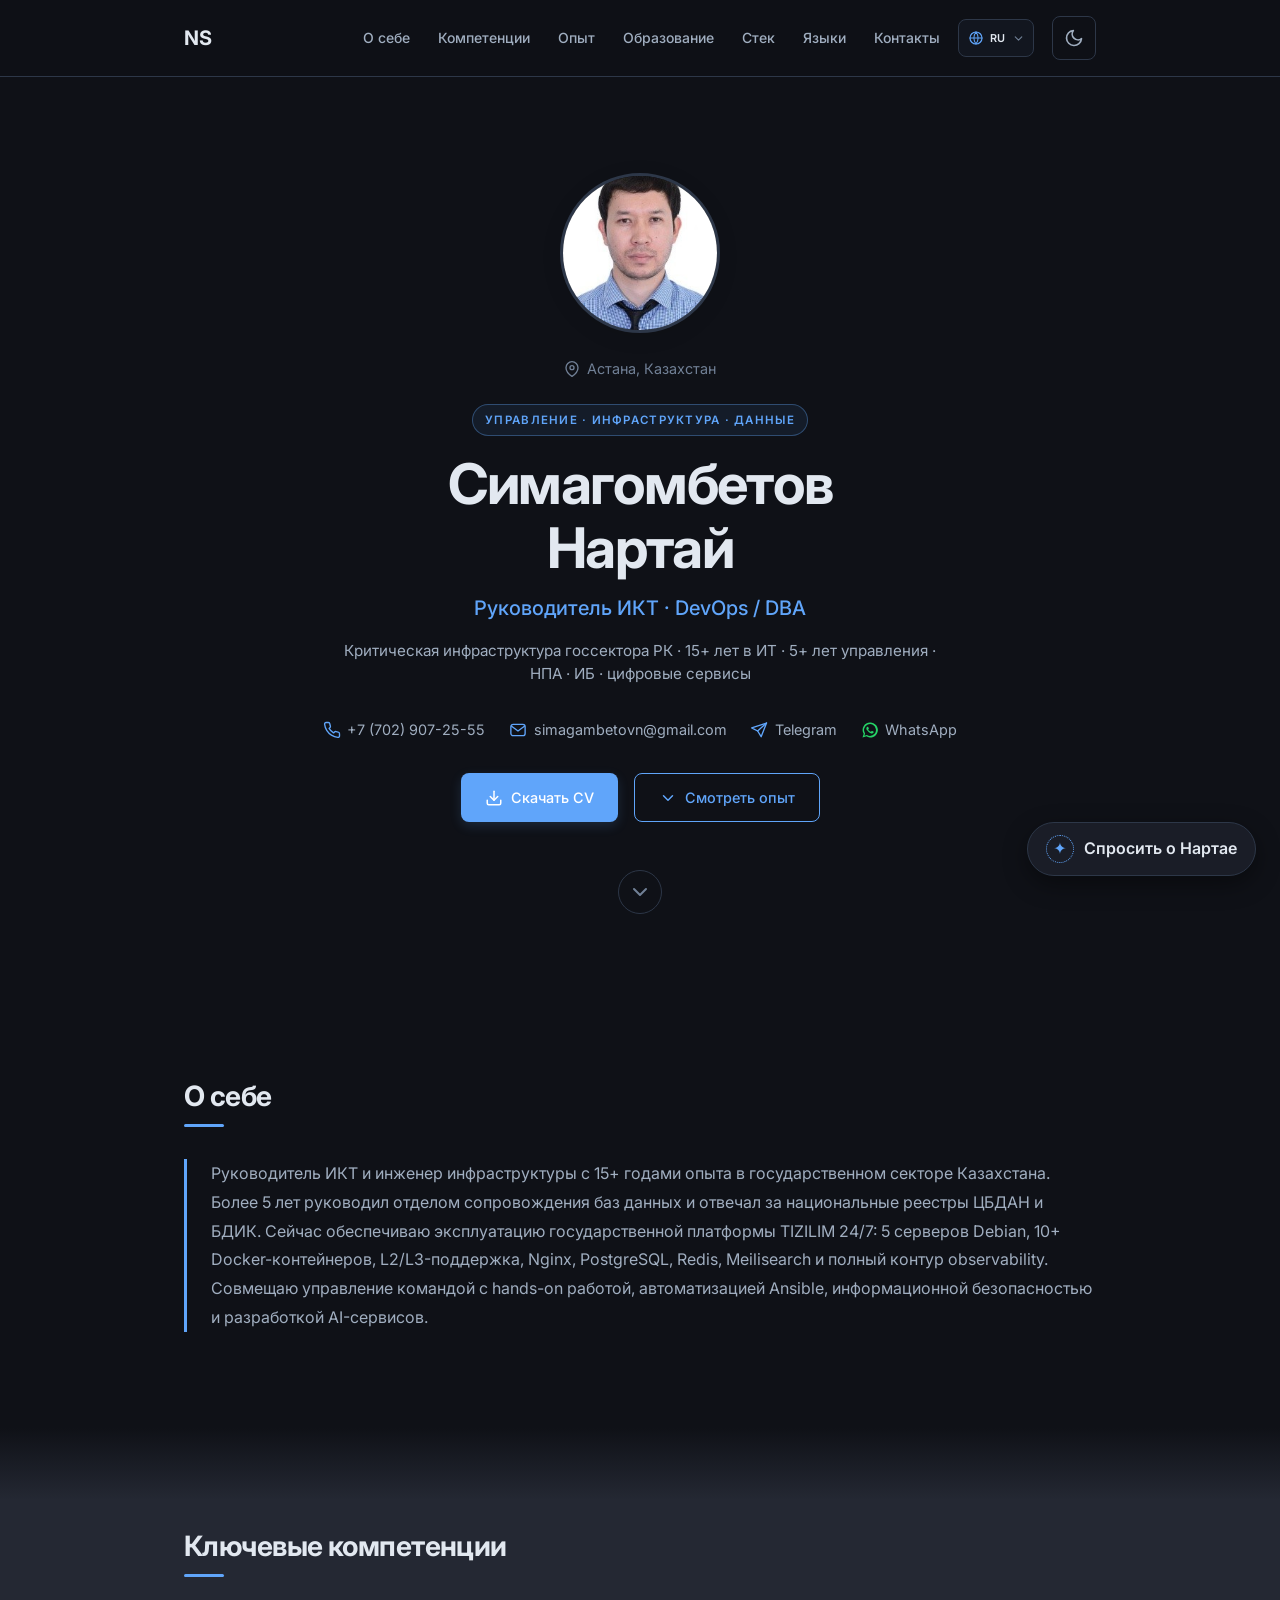
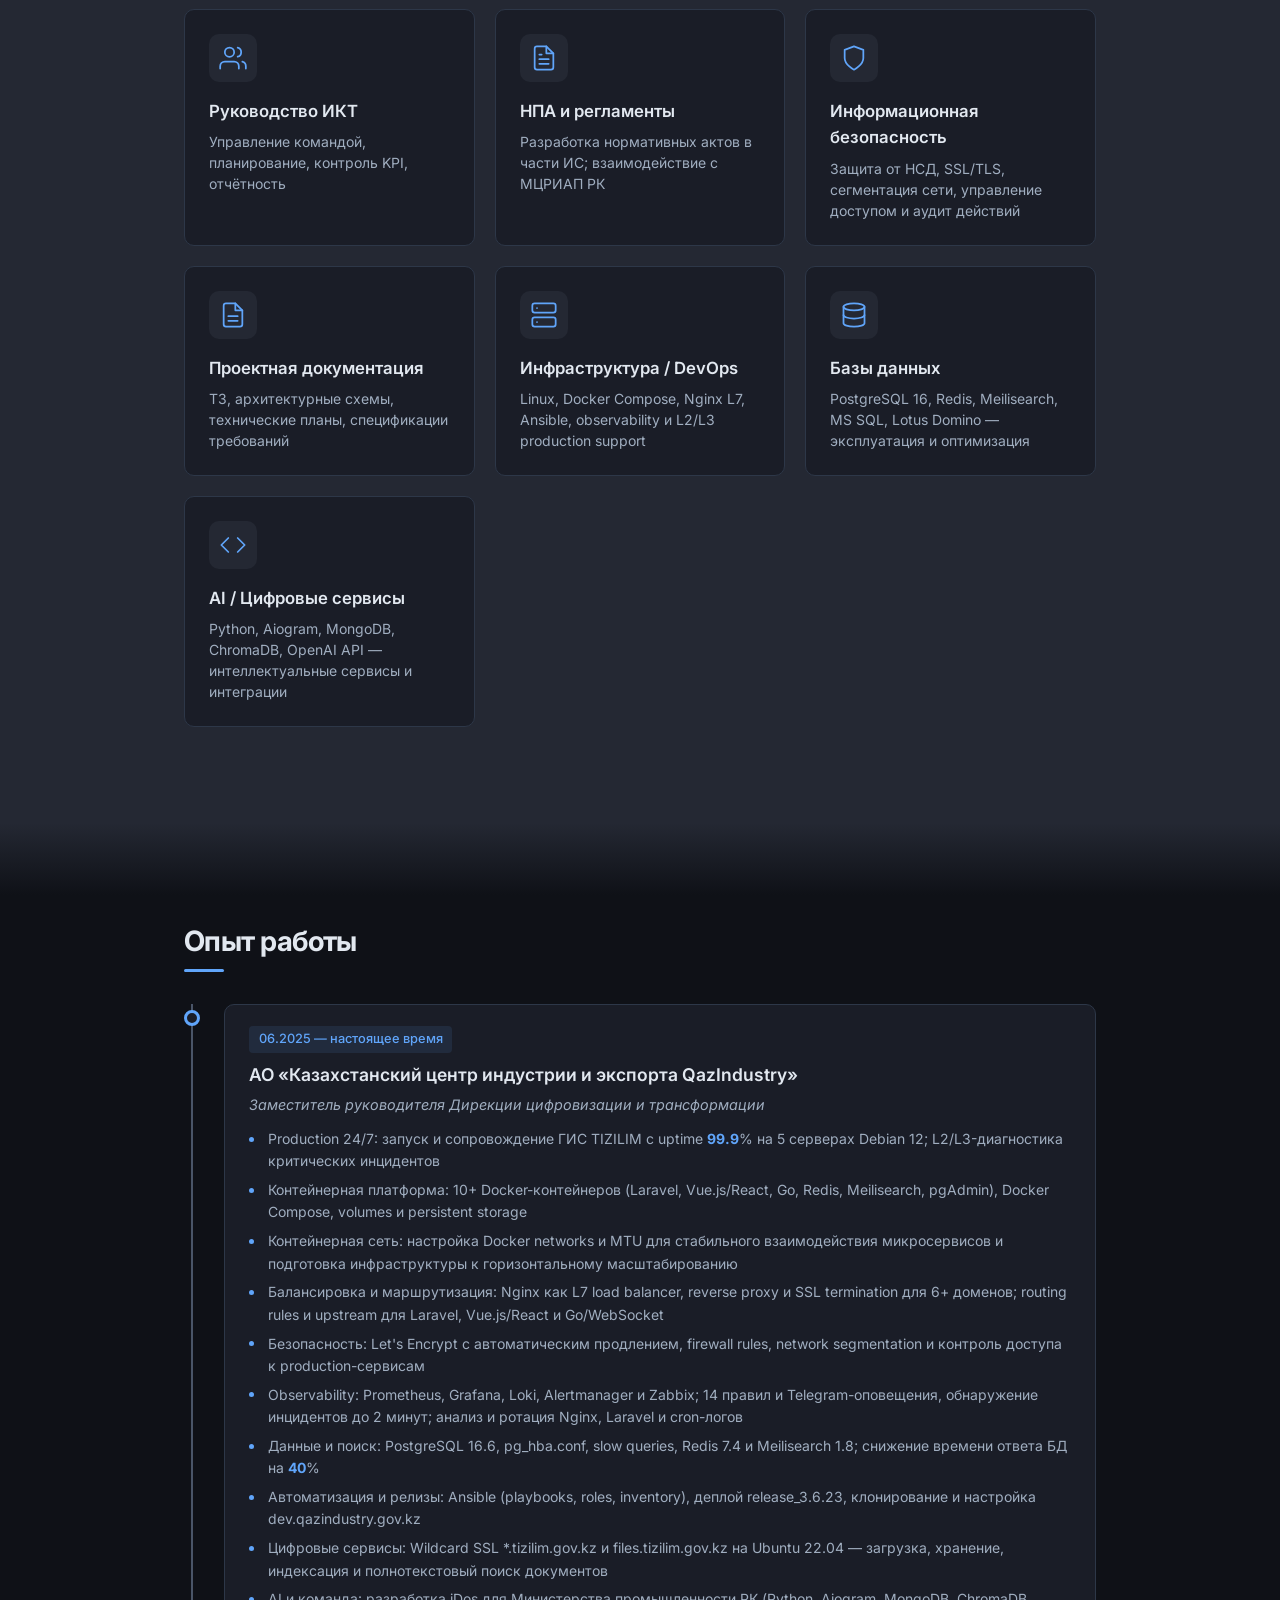
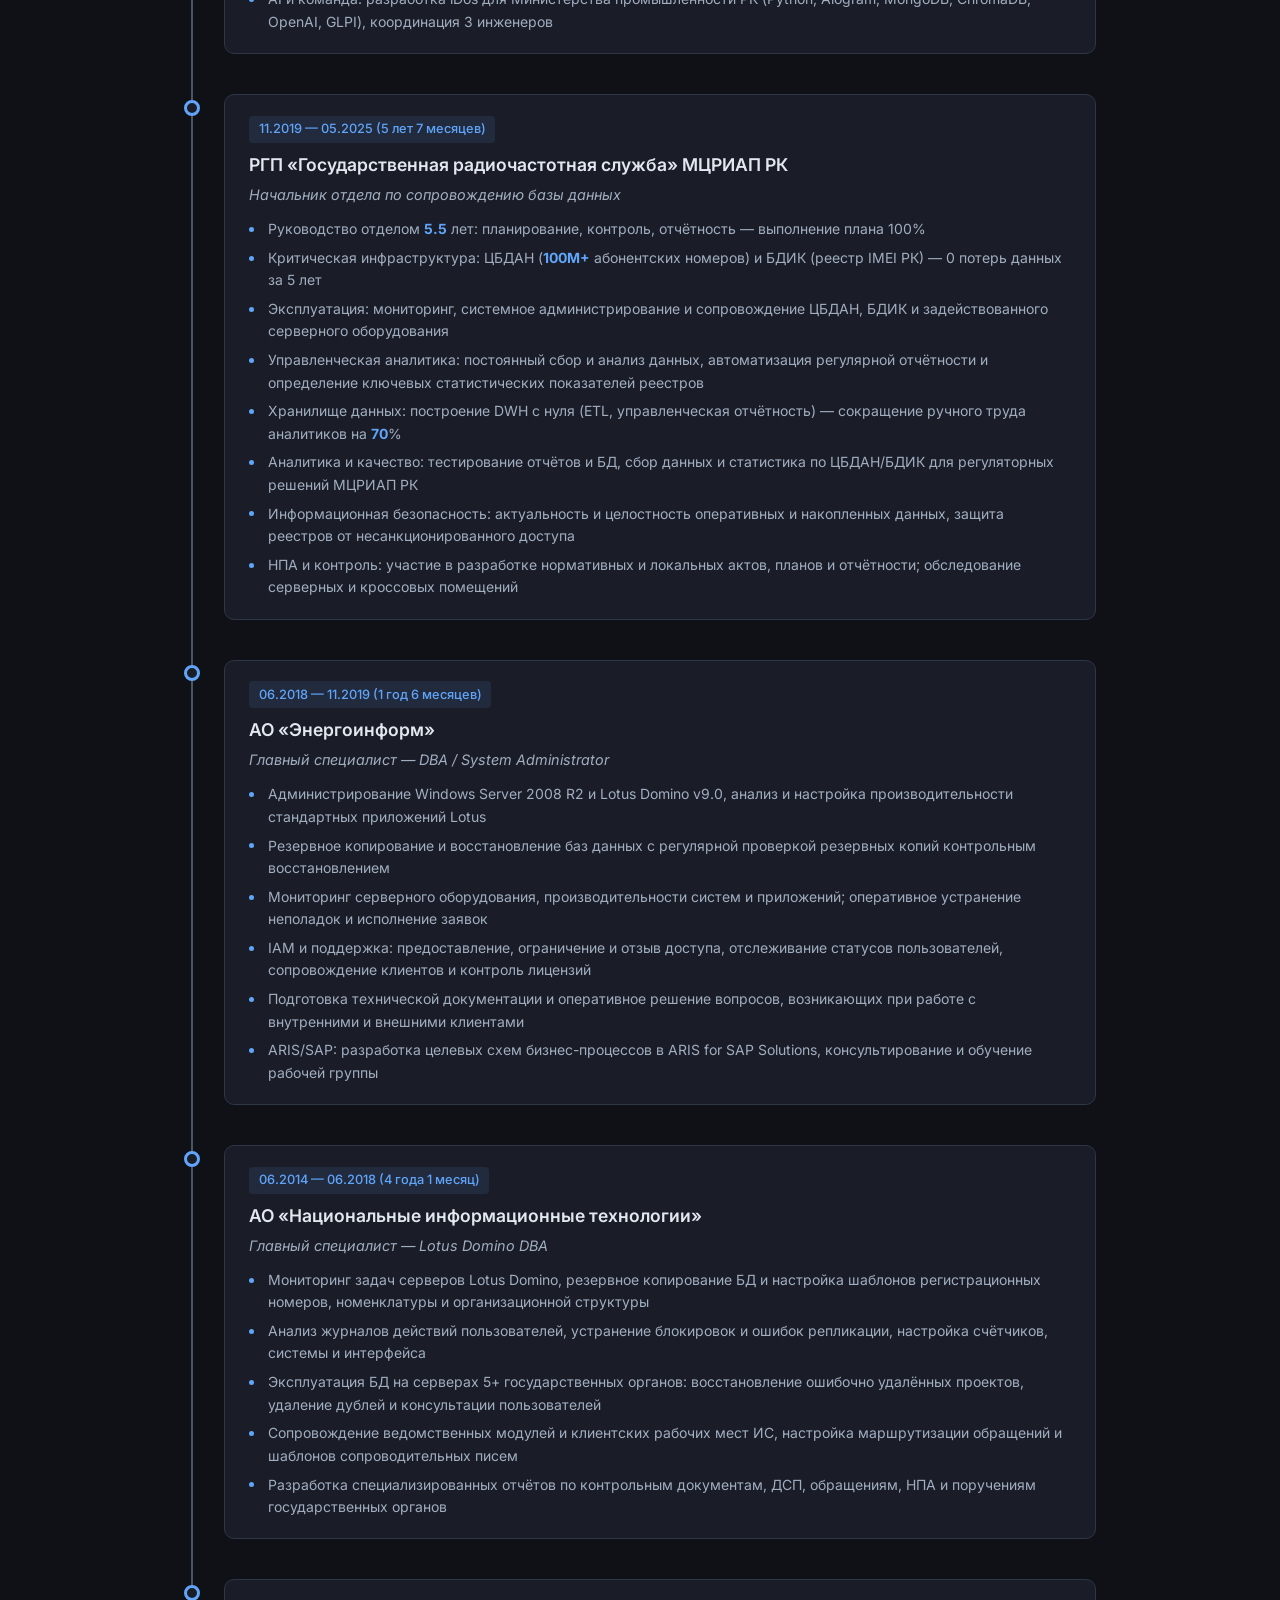
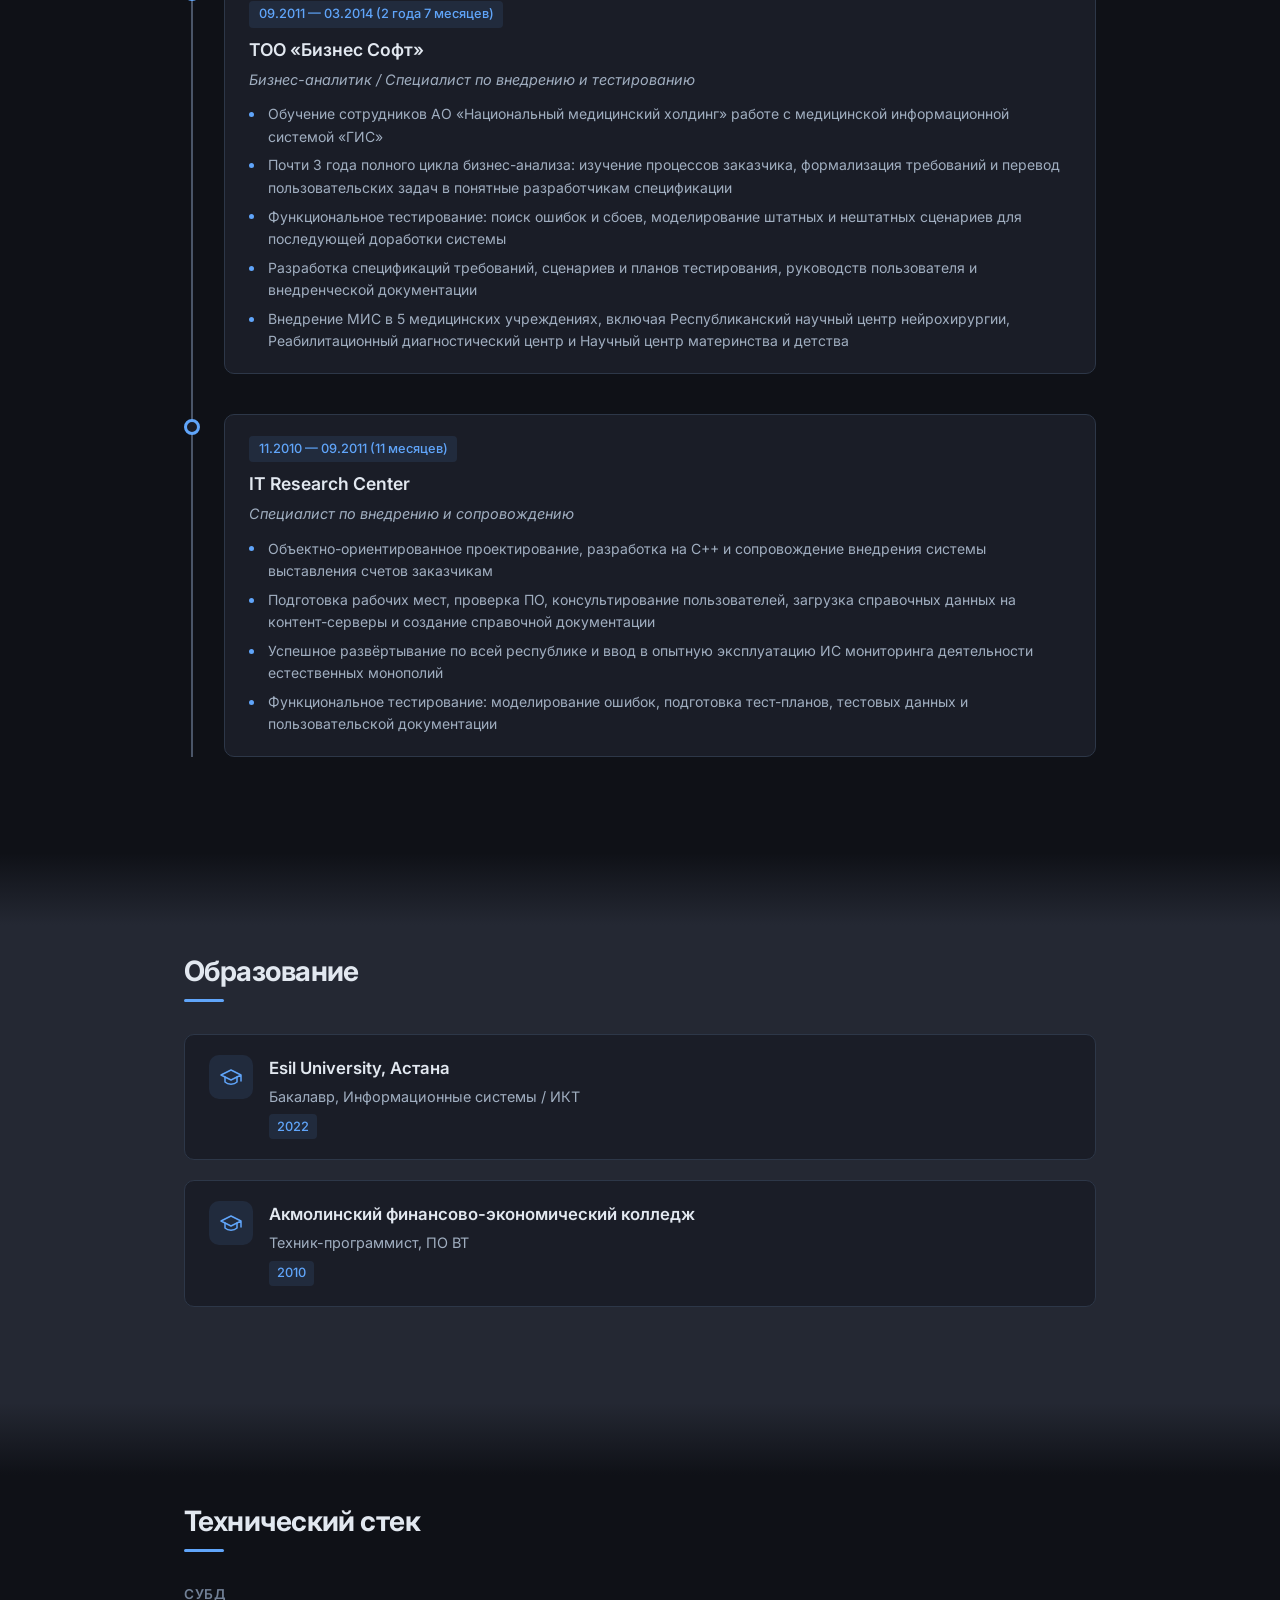
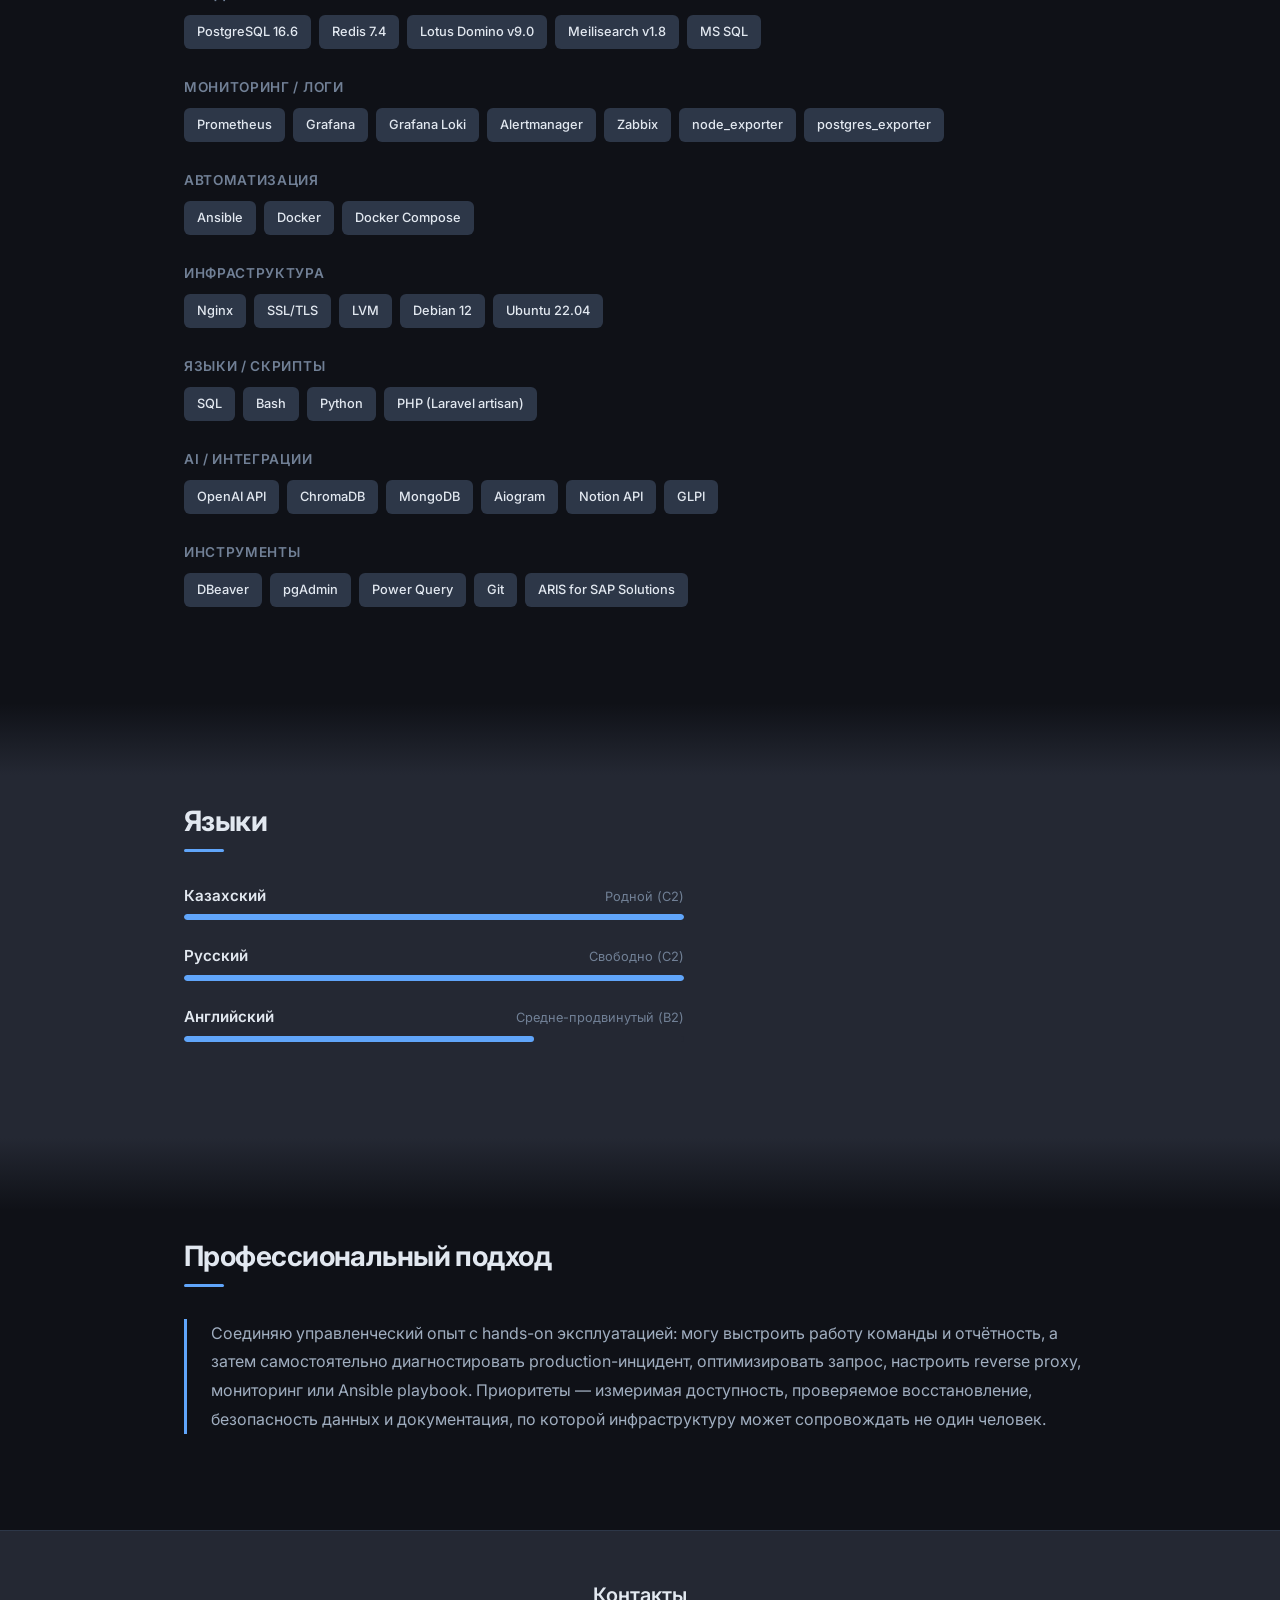
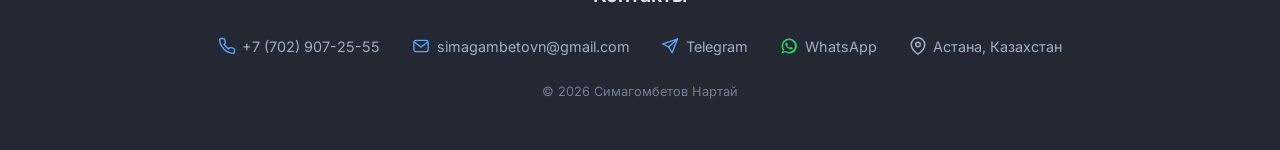
==== commit 650b529b: "Add Gemini voice CV assistant backed by VPS API" ====
--- a/index.html
+++ b/index.html
@@ -15,7 +15,7 @@
   <link rel="canonical" href="https://nartayyy.github.io/">
 
   <meta property="og:title" content="Симагомбетов Нартай — Руководитель ИКТ | DevOps / DBA">
-  <meta property="og:description" content="15+ лет в ИТ, 5+ лет руководства, госсектор РК. DevOps, DBA, ИБ.">
+  <meta property="og:description" content="Резюме Симагомбетова Нартая — руководитель ИКТ-подразделения, 15+ лет в госсекторе РК, DevOps, DBA, ИБ">
   <meta property="og:image" content="https://nartayyy.github.io/assets/Nartay.jpg">
   <meta property="og:image:alt" content="Симагомбетов Нартай">
   <meta property="og:url" content="https://nartayyy.github.io/">
@@ -28,6 +28,7 @@
   <link href="https://fonts.googleapis.com/css2?family=Inter:wght@400;500;600;700&display=swap" rel="stylesheet">
 
   <link rel="stylesheet" href="styles.css?v=6">
+  <link rel="stylesheet" href="assistant.css?v=60e3a6bf">
 
   <script>
     (function() {
@@ -41,7 +42,7 @@
   </script>
 </head>
 <body>
-  <a class="skip-link" href="#about">Перейти к содержимому</a>
+  <a class="skip-link" href="#about" data-content="skipLink:0">Перейти к содержимому</a>
 
   <div class="scroll-progress" id="scrollProgress"></div>
 
@@ -49,13 +50,13 @@
     <div class="container navbar__inner">
       <a href="#hero" class="navbar__logo">NS</a>
       <div class="navbar__menu" id="navMenu">
-        <a href="#about" class="navbar__link">О себе</a>
-        <a href="#competencies" class="navbar__link">Компетенции</a>
-        <a href="#experience" class="navbar__link">Опыт</a>
-        <a href="#education" class="navbar__link">Образование</a>
-        <a href="#techstack" class="navbar__link">Стек</a>
-        <a href="#languages" class="navbar__link">Языки</a>
-        <a href="#contacts" class="navbar__link">Контакты</a>
+        <a href="#about" class="navbar__link" data-content="navigation:0">О себе</a>
+        <a href="#competencies" class="navbar__link" data-content="navigation:1">Компетенции</a>
+        <a href="#experience" class="navbar__link" data-content="navigation:2">Опыт</a>
+        <a href="#education" class="navbar__link" data-content="navigation:3">Образование</a>
+        <a href="#techstack" class="navbar__link" data-content="navigation:4">Стек</a>
+        <a href="#languages" class="navbar__link" data-content="navigation:5">Языки</a>
+        <a href="#contacts" class="navbar__link" data-content="navigation:6">Контакты</a>
       </div>
       <div class="navbar__actions">
         <div class="language-switcher" id="languageSwitcher">
@@ -90,12 +91,12 @@
         </div>
         <p class="hero__location fade-in">
           <svg width="16" height="16" viewBox="0 0 24 24" fill="none" stroke="currentColor" stroke-width="2" stroke-linecap="round" stroke-linejoin="round"><path d="M21 10c0 7-9 13-9 13s-9-6-9-13a9 9 0 0 1 18 0z"/><circle cx="12" cy="10" r="3"/></svg>
-          <span class="location-text">Астана, Казахстан</span>
+          <span class="location-text" data-content="location:0">Астана, Казахстан</span>
         </p>
-        <p class="hero__eyebrow">Управление · Инфраструктура · Данные</p>
-        <h1 class="hero__name">Симагомбетов<br>Нартай</h1>
-        <p class="hero__position">Руководитель ИКТ · DevOps / DBA</p>
-        <p class="hero__tagline">Критическая инфраструктура госсектора РК · 15+ лет в ИТ · 5+ лет управления · НПА · ИБ · цифровые сервисы</p>
+        <p class="hero__eyebrow" data-content="eyebrow:0">Управление · Инфраструктура · Данные</p>
+        <h1 class="hero__name" data-content="name:0">Симагомбетов<br>Нартай</h1>
+        <p class="hero__position" data-content="position:0">Руководитель ИКТ · DevOps / DBA</p>
+        <p class="hero__tagline" data-content="tagline:0">Критическая инфраструктура госсектора РК · 15+ лет в ИТ · 5+ лет управления · НПА · ИБ · цифровые сервисы</p>
         <div class="hero__contacts">
           <a href="tel:+77029072555" class="hero__contact">
             <svg class="contact-icon" width="18" height="18" viewBox="0 0 24 24" fill="none" stroke="currentColor" stroke-width="1.8" stroke-linecap="round" stroke-linejoin="round" aria-hidden="true"><path d="M22 16.92v3a2 2 0 0 1-2.18 2 19.79 19.79 0 0 1-8.63-3.07 19.5 19.5 0 0 1-6-6 19.79 19.79 0 0 1-3.07-8.67A2 2 0 0 1 4.11 2h3a2 2 0 0 1 2 1.72 12.84 12.84 0 0 0 .7 2.81 2 2 0 0 1-.45 2.11L8.09 9.91a16 16 0 0 0 6 6l1.27-1.27a2 2 0 0 1 2.11-.45 12.84 12.84 0 0 0 2.81.7A2 2 0 0 1 22 16.92z"/></svg>
@@ -115,13 +116,13 @@
           </a>
         </div>
         <div class="hero__actions">
-          <a href="assets/cv.pdf" download="Симагамбетов_Нартай_CV.pdf" class="btn btn--primary">
+          <a href="assets/cv.pdf?v=8b46d6fe" download="Симагамбетов_Нартай_CV.pdf" class="btn btn--primary">
             <svg width="18" height="18" viewBox="0 0 24 24" fill="none" stroke="currentColor" stroke-width="2" stroke-linecap="round" stroke-linejoin="round"><path d="M21 15v4a2 2 0 0 1-2 2H5a2 2 0 0 1-2-2v-4"/><polyline points="7 10 12 15 17 10"/><line x1="12" y1="15" x2="12" y2="3"/></svg>
-            <span class="download-label">Скачать CV</span>
+            <span class="download-label" data-content="downloadLabel:0">Скачать CV</span>
           </a>
           <a href="#experience" class="btn btn--secondary">
             <svg width="18" height="18" viewBox="0 0 24 24" fill="none" stroke="currentColor" stroke-width="2" stroke-linecap="round" stroke-linejoin="round" aria-hidden="true"><path d="M6 9l6 6 6-6"/></svg>
-            <span class="experience-label">Смотреть опыт</span>
+            <span class="experience-label" data-content="experienceLabel:0">Смотреть опыт</span>
           </a>
         </div>
         <a href="#about" class="hero__scroll" aria-label="Прокрутить вниз">
@@ -132,65 +133,65 @@
 
     <section class="section" id="about" aria-labelledby="about-heading">
       <div class="container">
-        <h2 class="section__title fade-in" id="about-heading">О себе</h2>
+        <h2 class="section__title fade-in" id="about-heading" data-content="sectionTitles:0">О себе</h2>
         <div class="about__content fade-in">
-          <p>Руководитель ИКТ и инженер инфраструктуры с 15+ годами опыта в государственном секторе Казахстана. Более 5 лет руководил отделом сопровождения баз данных и отвечал за национальные реестры ЦБДАН и БДИК. Сейчас обеспечиваю эксплуатацию государственной платформы TIZILIM 24/7: 5 серверов Debian, 10+ Docker-контейнеров, L2/L3-поддержка, Nginx, PostgreSQL, Redis, Meilisearch и полный контур observability. Совмещаю управление командой с hands-on работой, автоматизацией Ansible, информационной безопасностью и разработкой AI-сервисов.</p>
+          <p data-content="about:0">Руководитель ИКТ и инженер инфраструктуры с 15+ годами опыта в государственном секторе Казахстана. Более 5 лет руководил отделом сопровождения баз данных и отвечал за национальные реестры ЦБДАН и БДИК. Сейчас обеспечиваю эксплуатацию государственной платформы TIZILIM 24/7: 5 серверов Debian, 10+ Docker-контейнеров, L2/L3-поддержка, Nginx, PostgreSQL, Redis, Meilisearch и полный контур observability. Совмещаю управление командой с hands-on работой, автоматизацией Ansible, информационной безопасностью и разработкой AI-сервисов.</p>
         </div>
       </div>
     </section>
 
     <section class="section section--alt" id="competencies" aria-labelledby="comp-heading">
       <div class="container">
-        <h2 class="section__title fade-in" id="comp-heading">Ключевые компетенции</h2>
+        <h2 class="section__title fade-in" id="comp-heading" data-content="sectionTitles:1">Ключевые компетенции</h2>
         <div class="competencies__grid">
           <div class="card fade-in">
             <div class="card__icon">
               <svg width="28" height="28" viewBox="0 0 24 24" fill="none" stroke="currentColor" stroke-width="1.5" stroke-linecap="round" stroke-linejoin="round"><path d="M17 21v-2a4 4 0 0 0-4-4H5a4 4 0 0 0-4 4v2"/><circle cx="9" cy="7" r="4"/><path d="M23 21v-2a4 4 0 0 0-3-3.87"/><path d="M16 3.13a4 4 0 0 1 0 7.75"/></svg>
             </div>
-            <h3 class="card__title">Руководство ИКТ</h3>
-            <p class="card__text">Управление командой, планирование, контроль KPI, отчётность</p>
+            <h3 class="card__title" data-content="competencyTitles:0">Руководство ИКТ</h3>
+            <p class="card__text" data-content="competencyDescriptions:0">Управление командой, планирование, контроль KPI, отчётность</p>
           </div>
           <div class="card fade-in">
             <div class="card__icon">
               <svg width="28" height="28" viewBox="0 0 24 24" fill="none" stroke="currentColor" stroke-width="1.5" stroke-linecap="round" stroke-linejoin="round"><path d="M14 2H6a2 2 0 0 0-2 2v16a2 2 0 0 0 2 2h12a2 2 0 0 0 2-2V8z"/><polyline points="14 2 14 8 20 8"/><line x1="16" y1="13" x2="8" y2="13"/><line x1="16" y1="17" x2="8" y2="17"/><polyline points="10 9 9 9 8 9"/></svg>
             </div>
-            <h3 class="card__title">НПА и регламенты</h3>
-            <p class="card__text">Разработка нормативных актов в части ИС; взаимодействие с МЦРИАП РК</p>
+            <h3 class="card__title" data-content="competencyTitles:1">НПА и регламенты</h3>
+            <p class="card__text" data-content="competencyDescriptions:1">Разработка нормативных актов в части ИС; взаимодействие с МЦРИАП РК</p>
           </div>
           <div class="card fade-in">
             <div class="card__icon">
               <svg width="28" height="28" viewBox="0 0 24 24" fill="none" stroke="currentColor" stroke-width="1.5" stroke-linecap="round" stroke-linejoin="round"><path d="M12 22s8-4 8-10V5l-8-3-8 3v7c0 6 8 10 8 10z"/></svg>
             </div>
-            <h3 class="card__title">Информационная безопасность</h3>
-            <p class="card__text">Защита от НСД, SSL/TLS, сегментация сети, управление доступом и аудит действий</p>
+            <h3 class="card__title" data-content="competencyTitles:2">Информационная безопасность</h3>
+            <p class="card__text" data-content="competencyDescriptions:2">Защита от НСД, SSL/TLS, сегментация сети, управление доступом и аудит действий</p>
           </div>
           <div class="card fade-in">
             <div class="card__icon">
               <svg width="28" height="28" viewBox="0 0 24 24" fill="none" stroke="currentColor" stroke-width="1.5" stroke-linecap="round" stroke-linejoin="round"><path d="M14 2H6a2 2 0 0 0-2 2v16a2 2 0 0 0 2 2h12a2 2 0 0 0 2-2V8z"/><polyline points="14 2 14 8 20 8"/><line x1="16" y1="13" x2="8" y2="13"/><line x1="16" y1="17" x2="8" y2="17"/></svg>
             </div>
-            <h3 class="card__title">Проектная документация</h3>
-            <p class="card__text">ТЗ, архитектурные схемы, технические планы, спецификации требований</p>
+            <h3 class="card__title" data-content="competencyTitles:3">Проектная документация</h3>
+            <p class="card__text" data-content="competencyDescriptions:3">ТЗ, архитектурные схемы, технические планы, спецификации требований</p>
           </div>
           <div class="card fade-in">
             <div class="card__icon">
               <svg width="28" height="28" viewBox="0 0 24 24" fill="none" stroke="currentColor" stroke-width="1.5" stroke-linecap="round" stroke-linejoin="round"><rect x="2" y="2" width="20" height="8" rx="2" ry="2"/><rect x="2" y="14" width="20" height="8" rx="2" ry="2"/><line x1="6" y1="6" x2="6.01" y2="6"/><line x1="6" y1="18" x2="6.01" y2="18"/></svg>
             </div>
-            <h3 class="card__title">Инфраструктура / DevOps</h3>
-            <p class="card__text">Linux, Docker Compose, Nginx L7, Ansible, observability и L2/L3 production support</p>
+            <h3 class="card__title" data-content="competencyTitles:4">Инфраструктура / DevOps</h3>
+            <p class="card__text" data-content="competencyDescriptions:4">Linux, Docker Compose, Nginx L7, Ansible, observability и L2/L3 production support</p>
           </div>
           <div class="card fade-in">
             <div class="card__icon">
               <svg width="28" height="28" viewBox="0 0 24 24" fill="none" stroke="currentColor" stroke-width="1.5" stroke-linecap="round" stroke-linejoin="round"><ellipse cx="12" cy="5" rx="9" ry="3"/><path d="M21 12c0 1.66-4 3-9 3s-9-1.34-9-3"/><path d="M3 5v14c0 1.66 4 3 9 3s9-1.34 9-3V5"/></svg>
             </div>
-            <h3 class="card__title">Базы данных</h3>
-            <p class="card__text">PostgreSQL 16, Redis, Meilisearch, MS SQL, Lotus Domino — эксплуатация и оптимизация</p>
+            <h3 class="card__title" data-content="competencyTitles:5">Базы данных</h3>
+            <p class="card__text" data-content="competencyDescriptions:5">PostgreSQL 16, Redis, Meilisearch, MS SQL, Lotus Domino — эксплуатация и оптимизация</p>
           </div>
           <div class="card fade-in">
             <div class="card__icon">
               <svg width="28" height="28" viewBox="0 0 24 24" fill="none" stroke="currentColor" stroke-width="1.5" stroke-linecap="round" stroke-linejoin="round"><polyline points="16 18 22 12 16 6"/><polyline points="8 6 2 12 8 18"/></svg>
             </div>
-            <h3 class="card__title">AI / Цифровые сервисы</h3>
-            <p class="card__text">Python, Aiogram, MongoDB, ChromaDB, OpenAI API — интеллектуальные сервисы и интеграции</p>
+            <h3 class="card__title" data-content="competencyTitles:6">AI / Цифровые сервисы</h3>
+            <p class="card__text" data-content="competencyDescriptions:6">Python, Aiogram, MongoDB, ChromaDB, OpenAI API — интеллектуальные сервисы и интеграции</p>
           </div>
         </div>
       </div>
@@ -198,111 +199,67 @@
 
     <section class="section" id="experience" aria-labelledby="exp-heading">
       <div class="container">
-        <h2 class="section__title fade-in" id="exp-heading">Опыт работы</h2>
+        <h2 class="section__title fade-in" id="exp-heading" data-content="sectionTitles:2">Опыт работы</h2>
         <div class="timeline" id="timeline">
           <div class="timeline__line" id="timelineLine"></div>
 
           <article class="timeline__item fade-in">
             <div class="timeline__dot timeline__dot--active"></div>
             <div class="timeline__content">
-              <span class="timeline__date">06.2025 — настоящее время</span>
-              <h3 class="timeline__company">АО &laquo;Казахстанский центр индустрии и экспорта QazIndustry&raquo;</h3>
-              <p class="timeline__role">Заместитель руководителя Дирекции цифровизации и трансформации</p>
-              <ul class="timeline__list">
-                <li>Production 24/7: запуск и сопровождение ГИС TIZILIM с uptime <span class="counter" data-target="99.9" data-decimals="1">0</span>% на 5 серверах Debian 12; L2/L3-диагностика критических инцидентов</li>
-                <li>Контейнерная платформа: 10+ Docker-контейнеров (Laravel, Vue.js/React, Go, Redis, Meilisearch, pgAdmin), Docker Compose, volumes и persistent storage</li>
-                <li>Контейнерная сеть: настройка Docker networks и MTU для стабильного взаимодействия микросервисов и подготовка инфраструктуры к горизонтальному масштабированию</li>
-                <li>Балансировка и маршрутизация: Nginx как L7 load balancer, reverse proxy и SSL termination для 6+ доменов; routing rules и upstream для Laravel, Vue.js/React и Go/WebSocket</li>
-                <li>Безопасность: Let's Encrypt с автоматическим продлением, firewall rules, network segmentation и контроль доступа к production-сервисам</li>
-                <li>Observability: Prometheus, Grafana, Loki, Alertmanager и Zabbix; 14 правил и Telegram-оповещения, обнаружение инцидентов до 2 минут; анализ и ротация Nginx, Laravel и cron-логов</li>
-                <li>Данные и поиск: PostgreSQL 16.6, pg_hba.conf, slow queries, Redis 7.4 и Meilisearch 1.8; снижение времени ответа БД на <span class="counter" data-target="40" data-decimals="0">0</span>%</li>
-                <li>Автоматизация и релизы: Ansible (playbooks, roles, inventory), деплой release_3.6.23, клонирование и настройка dev.qazindustry.gov.kz</li>
-                <li>Цифровые сервисы: Wildcard SSL *.tizilim.gov.kz и files.tizilim.gov.kz на Ubuntu 22.04 — загрузка, хранение, индексация и полнотекстовый поиск документов</li>
-                <li>AI и команда: разработка iDos для Министерства промышленности РК (Python, Aiogram, MongoDB, ChromaDB, OpenAI, GLPI), координация 3 инженеров</li>
-              </ul>
+              <span class="timeline__date" data-content="experienceDates:0">06.2025 — настоящее время</span>
+              <h3 class="timeline__company" data-content="experienceCompanies:0">АО &laquo;Казахстанский центр индустрии и экспорта QazIndustry&raquo;</h3>
+              <p class="timeline__role" data-content="experienceRoles:0">Заместитель руководителя Дирекции цифровизации и трансформации</p>
+              <ul class="timeline__list" data-content="experienceDetails:0"><li>Production 24/7: запуск и сопровождение ГИС TIZILIM с uptime <span class="counter" data-target="99.9" data-decimals="1">0</span>% на 5 серверах Debian 12; L2/L3-диагностика критических инцидентов</li><li>Контейнерная платформа: 10+ Docker-контейнеров (Laravel, Vue.js/React, Go, Redis, Meilisearch, pgAdmin), Docker Compose, volumes и persistent storage</li><li>Контейнерная сеть: настройка Docker networks и MTU для стабильного взаимодействия микросервисов и подготовка инфраструктуры к горизонтальному масштабированию</li><li>Балансировка и маршрутизация: Nginx как L7 load balancer, reverse proxy и SSL termination для 6+ доменов; routing rules и upstream для Laravel, Vue.js/React и Go/WebSocket</li><li>Безопасность: Let's Encrypt с автоматическим продлением, firewall rules, network segmentation и контроль доступа к production-сервисам</li><li>Observability: Prometheus, Grafana, Loki, Alertmanager и Zabbix; 14 правил и Telegram-оповещения, обнаружение инцидентов до 2 минут; анализ и ротация Nginx, Laravel и cron-логов</li><li>Данные и поиск: PostgreSQL 16.6, pg_hba.conf, slow queries, Redis 7.4 и Meilisearch 1.8; снижение времени ответа БД на <span class="counter" data-target="40" data-decimals="0">0</span>%</li><li>Автоматизация и релизы: Ansible (playbooks, roles, inventory), деплой release_3.6.23, клонирование и настройка dev.qazindustry.gov.kz</li><li>Цифровые сервисы: Wildcard SSL *.tizilim.gov.kz и files.tizilim.gov.kz на Ubuntu 22.04 — загрузка, хранение, индексация и полнотекстовый поиск документов</li><li>AI и команда: разработка iDos для Министерства промышленности РК (Python, Aiogram, MongoDB, ChromaDB, OpenAI, GLPI), координация 3 инженеров</li></ul>
             </div>
           </article>
 
           <article class="timeline__item fade-in">
             <div class="timeline__dot"></div>
             <div class="timeline__content">
-              <span class="timeline__date">11.2019 — 05.2025 (5 лет 7 месяцев)</span>
-              <h3 class="timeline__company">РГП &laquo;Государственная радиочастотная служба&raquo; МЦРИАП РК</h3>
-              <p class="timeline__role">Начальник отдела по сопровождению базы данных</p>
-              <ul class="timeline__list">
-                <li>Руководство отделом <span class="counter" data-target="5.5" data-decimals="1">0</span> лет: планирование, контроль, отчётность — выполнение плана 100%</li>
-                <li>Критическая инфраструктура: ЦБДАН (<span class="counter" data-target="100" data-decimals="0" data-suffix="M+">0</span> абонентских номеров) и БДИК (реестр IMEI РК) — 0 потерь данных за 5 лет</li>
-                <li>Эксплуатация: мониторинг, системное администрирование и сопровождение ЦБДАН, БДИК и задействованного серверного оборудования</li>
-                <li>Управленческая аналитика: постоянный сбор и анализ данных, автоматизация регулярной отчётности и определение ключевых статистических показателей реестров</li>
-                <li>Хранилище данных: построение DWH с нуля (ETL, управленческая отчётность) — сокращение ручного труда аналитиков на <span class="counter" data-target="70" data-decimals="0">0</span>%</li>
-                <li>Аналитика и качество: тестирование отчётов и БД, сбор данных и статистика по ЦБДАН/БДИК для регуляторных решений МЦРИАП РК</li>
-                <li>Информационная безопасность: актуальность и целостность оперативных и накопленных данных, защита реестров от несанкционированного доступа</li>
-                <li>НПА и контроль: участие в разработке нормативных и локальных актов, планов и отчётности; обследование серверных и кроссовых помещений</li>
-              </ul>
+              <span class="timeline__date" data-content="experienceDates:1">11.2019 — 05.2025 (5 лет 7 месяцев)</span>
+              <h3 class="timeline__company" data-content="experienceCompanies:1">РГП &laquo;Государственная радиочастотная служба&raquo; МЦРИАП РК</h3>
+              <p class="timeline__role" data-content="experienceRoles:1">Начальник отдела по сопровождению базы данных</p>
+              <ul class="timeline__list" data-content="experienceDetails:1"><li>Руководство отделом <span class="counter" data-target="5.5" data-decimals="1">0</span> лет: планирование, контроль, отчётность — выполнение плана 100%</li><li>Критическая инфраструктура: ЦБДАН (<span class="counter" data-target="100" data-decimals="0" data-suffix="M+">0</span> абонентских номеров) и БДИК (реестр IMEI РК) — 0 потерь данных за 5 лет</li><li>Эксплуатация: мониторинг, системное администрирование и сопровождение ЦБДАН, БДИК и задействованного серверного оборудования</li><li>Управленческая аналитика: постоянный сбор и анализ данных, автоматизация регулярной отчётности и определение ключевых статистических показателей реестров</li><li>Хранилище данных: построение DWH с нуля (ETL, управленческая отчётность) — сокращение ручного труда аналитиков на <span class="counter" data-target="70" data-decimals="0">0</span>%</li><li>Аналитика и качество: тестирование отчётов и БД, сбор данных и статистика по ЦБДАН/БДИК для регуляторных решений МЦРИАП РК</li><li>Информационная безопасность: актуальность и целостность оперативных и накопленных данных, защита реестров от несанкционированного доступа</li><li>НПА и контроль: участие в разработке нормативных и локальных актов, планов и отчётности; обследование серверных и кроссовых помещений</li></ul>
             </div>
           </article>
 
           <article class="timeline__item fade-in">
             <div class="timeline__dot"></div>
             <div class="timeline__content">
-              <span class="timeline__date">06.2018 — 11.2019 (1 год 6 месяцев)</span>
-              <h3 class="timeline__company">АО &laquo;Энергоинформ&raquo;</h3>
-              <p class="timeline__role">Главный специалист — DBA / System Administrator</p>
-              <ul class="timeline__list">
-                <li>Администрирование Windows Server 2008 R2 и Lotus Domino v9.0, анализ и настройка производительности стандартных приложений Lotus</li>
-                <li>Резервное копирование и восстановление баз данных с регулярной проверкой резервных копий контрольным восстановлением</li>
-                <li>Мониторинг серверного оборудования, производительности систем и приложений; оперативное устранение неполадок и исполнение заявок</li>
-                <li>IAM и поддержка: предоставление, ограничение и отзыв доступа, отслеживание статусов пользователей, сопровождение клиентов и контроль лицензий</li>
-                <li>Подготовка технической документации и оперативное решение вопросов, возникающих при работе с внутренними и внешними клиентами</li>
-                <li>ARIS/SAP: разработка целевых схем бизнес-процессов в ARIS for SAP Solutions, консультирование и обучение рабочей группы</li>
-              </ul>
+              <span class="timeline__date" data-content="experienceDates:2">06.2018 — 11.2019 (1 год 6 месяцев)</span>
+              <h3 class="timeline__company" data-content="experienceCompanies:2">АО &laquo;Энергоинформ&raquo;</h3>
+              <p class="timeline__role" data-content="experienceRoles:2">Главный специалист — DBA / System Administrator</p>
+              <ul class="timeline__list" data-content="experienceDetails:2"><li>Администрирование Windows Server 2008 R2 и Lotus Domino v9.0, анализ и настройка производительности стандартных приложений Lotus</li><li>Резервное копирование и восстановление баз данных с регулярной проверкой резервных копий контрольным восстановлением</li><li>Мониторинг серверного оборудования, производительности систем и приложений; оперативное устранение неполадок и исполнение заявок</li><li>IAM и поддержка: предоставление, ограничение и отзыв доступа, отслеживание статусов пользователей, сопровождение клиентов и контроль лицензий</li><li>Подготовка технической документации и оперативное решение вопросов, возникающих при работе с внутренними и внешними клиентами</li><li>ARIS/SAP: разработка целевых схем бизнес-процессов в ARIS for SAP Solutions, консультирование и обучение рабочей группы</li></ul>
             </div>
           </article>
 
           <article class="timeline__item fade-in">
             <div class="timeline__dot"></div>
             <div class="timeline__content">
-              <span class="timeline__date">06.2014 — 06.2018 (4 года 1 месяц)</span>
-              <h3 class="timeline__company">АО &laquo;Национальные информационные технологии&raquo;</h3>
-              <p class="timeline__role">Главный специалист — Lotus Domino DBA</p>
-              <ul class="timeline__list">
-                <li>Мониторинг задач серверов Lotus Domino, резервное копирование БД и настройка шаблонов регистрационных номеров, номенклатуры и организационной структуры</li>
-                <li>Анализ журналов действий пользователей, устранение блокировок и ошибок репликации, настройка счётчиков, системы и интерфейса</li>
-                <li>Эксплуатация БД на серверах 5+ государственных органов: восстановление ошибочно удалённых проектов, удаление дублей и консультации пользователей</li>
-                <li>Сопровождение ведомственных модулей и клиентских рабочих мест ИС, настройка маршрутизации обращений и шаблонов сопроводительных писем</li>
-                <li>Разработка специализированных отчётов по контрольным документам, ДСП, обращениям, НПА и поручениям государственных органов</li>
-              </ul>
+              <span class="timeline__date" data-content="experienceDates:3">06.2014 — 06.2018 (4 года 1 месяц)</span>
+              <h3 class="timeline__company" data-content="experienceCompanies:3">АО &laquo;Национальные информационные технологии&raquo;</h3>
+              <p class="timeline__role" data-content="experienceRoles:3">Главный специалист — Lotus Domino DBA</p>
+              <ul class="timeline__list" data-content="experienceDetails:3"><li>Мониторинг задач серверов Lotus Domino, резервное копирование БД и настройка шаблонов регистрационных номеров, номенклатуры и организационной структуры</li><li>Анализ журналов действий пользователей, устранение блокировок и ошибок репликации, настройка счётчиков, системы и интерфейса</li><li>Эксплуатация БД на серверах 5+ государственных органов: восстановление ошибочно удалённых проектов, удаление дублей и консультации пользователей</li><li>Сопровождение ведомственных модулей и клиентских рабочих мест ИС, настройка маршрутизации обращений и шаблонов сопроводительных писем</li><li>Разработка специализированных отчётов по контрольным документам, ДСП, обращениям, НПА и поручениям государственных органов</li></ul>
             </div>
           </article>
 
           <article class="timeline__item fade-in">
             <div class="timeline__dot"></div>
             <div class="timeline__content">
-              <span class="timeline__date">09.2011 — 03.2014 (2 года 7 месяцев)</span>
-              <h3 class="timeline__company">ТОО &laquo;Бизнес Софт&raquo;</h3>
-              <p class="timeline__role">Бизнес-аналитик / Специалист по внедрению и тестированию</p>
-              <ul class="timeline__list">
-                <li>Обучение сотрудников АО &laquo;Национальный медицинский холдинг&raquo; работе с медицинской информационной системой &laquo;ГИС&raquo;</li>
-                <li>Почти 3 года полного цикла бизнес-анализа: изучение процессов заказчика, формализация требований и перевод пользовательских задач в понятные разработчикам спецификации</li>
-                <li>Функциональное тестирование: поиск ошибок и сбоев, моделирование штатных и нештатных сценариев для последующей доработки системы</li>
-                <li>Разработка спецификаций требований, сценариев и планов тестирования, руководств пользователя и внедренческой документации</li>
-                <li>Внедрение МИС в 5 медицинских учреждениях, включая Республиканский научный центр нейрохирургии, Реабилитационный диагностический центр и Научный центр материнства и детства</li>
-              </ul>
+              <span class="timeline__date" data-content="experienceDates:4">09.2011 — 03.2014 (2 года 7 месяцев)</span>
+              <h3 class="timeline__company" data-content="experienceCompanies:4">ТОО &laquo;Бизнес Софт&raquo;</h3>
+              <p class="timeline__role" data-content="experienceRoles:4">Бизнес-аналитик / Специалист по внедрению и тестированию</p>
+              <ul class="timeline__list" data-content="experienceDetails:4"><li>Обучение сотрудников АО &laquo;Национальный медицинский холдинг&raquo; работе с медицинской информационной системой &laquo;ГИС&raquo;</li><li>Почти 3 года полного цикла бизнес-анализа: изучение процессов заказчика, формализация требований и перевод пользовательских задач в понятные разработчикам спецификации</li><li>Функциональное тестирование: поиск ошибок и сбоев, моделирование штатных и нештатных сценариев для последующей доработки системы</li><li>Разработка спецификаций требований, сценариев и планов тестирования, руководств пользователя и внедренческой документации</li><li>Внедрение МИС в 5 медицинских учреждениях, включая Республиканский научный центр нейрохирургии, Реабилитационный диагностический центр и Научный центр материнства и детства</li></ul>
             </div>
           </article>
 
           <article class="timeline__item fade-in">
             <div class="timeline__dot"></div>
             <div class="timeline__content">
-              <span class="timeline__date">11.2010 — 09.2011 (11 месяцев)</span>
-              <h3 class="timeline__company">IT Research Center</h3>
-              <p class="timeline__role">Специалист по внедрению и сопровождению</p>
-              <ul class="timeline__list">
-                <li>Объектно-ориентированное проектирование, разработка на C++ и сопровождение внедрения системы выставления счетов заказчикам</li>
-                <li>Подготовка рабочих мест, проверка ПО, консультирование пользователей, загрузка справочных данных на контент-серверы и создание справочной документации</li>
-                <li>Успешное развёртывание по всей республике и ввод в опытную эксплуатацию ИС мониторинга деятельности естественных монополий</li>
-                <li>Функциональное тестирование: моделирование ошибок, подготовка тест-планов, тестовых данных и пользовательской документации</li>
-              </ul>
+              <span class="timeline__date" data-content="experienceDates:5">11.2010 — 09.2011 (11 месяцев)</span>
+              <h3 class="timeline__company" data-content="experienceCompanies:5">IT Research Center</h3>
+              <p class="timeline__role" data-content="experienceRoles:5">Специалист по внедрению и сопровождению</p>
+              <ul class="timeline__list" data-content="experienceDetails:5"><li>Объектно-ориентированное проектирование, разработка на C++ и сопровождение внедрения системы выставления счетов заказчикам</li><li>Подготовка рабочих мест, проверка ПО, консультирование пользователей, загрузка справочных данных на контент-серверы и создание справочной документации</li><li>Успешное развёртывание по всей республике и ввод в опытную эксплуатацию ИС мониторинга деятельности естественных монополий</li><li>Функциональное тестирование: моделирование ошибок, подготовка тест-планов, тестовых данных и пользовательской документации</li></ul>
             </div>
           </article>
         </div>
@@ -311,15 +268,15 @@
 
     <section class="section section--alt" id="education" aria-labelledby="edu-heading">
       <div class="container">
-        <h2 class="section__title fade-in" id="edu-heading">Образование</h2>
+        <h2 class="section__title fade-in" id="edu-heading" data-content="sectionTitles:3">Образование</h2>
         <div class="education__list">
           <div class="education__item fade-in">
             <div class="education__icon">
               <svg width="24" height="24" viewBox="0 0 24 24" fill="none" stroke="currentColor" stroke-width="1.5" stroke-linecap="round" stroke-linejoin="round"><path d="M22 10v6M2 10l10-5 10 5-10 5z"/><path d="M6 12v5c3 3 9 3 12 0v-5"/></svg>
             </div>
             <div>
-              <h3 class="education__title">Esil University, Астана</h3>
-              <p class="education__detail">Бакалавр, Информационные системы / ИКТ</p>
+              <h3 class="education__title" data-content="educationTitles:0">Esil University, Астана</h3>
+              <p class="education__detail" data-content="educationDetails:0">Бакалавр, Информационные системы / ИКТ</p>
               <span class="education__year">2022</span>
             </div>
           </div>
@@ -328,8 +285,8 @@
               <svg width="24" height="24" viewBox="0 0 24 24" fill="none" stroke="currentColor" stroke-width="1.5" stroke-linecap="round" stroke-linejoin="round"><path d="M22 10v6M2 10l10-5 10 5-10 5z"/><path d="M6 12v5c3 3 9 3 12 0v-5"/></svg>
             </div>
             <div>
-              <h3 class="education__title">Акмолинский финансово-экономический колледж</h3>
-              <p class="education__detail">Техник-программист, ПО ВТ</p>
+              <h3 class="education__title" data-content="educationTitles:1">Акмолинский финансово-экономический колледж</h3>
+              <p class="education__detail" data-content="educationDetails:1">Техник-программист, ПО ВТ</p>
               <span class="education__year">2010</span>
             </div>
           </div>
@@ -339,77 +296,35 @@
 
     <section class="section" id="techstack" aria-labelledby="tech-heading">
       <div class="container">
-        <h2 class="section__title fade-in" id="tech-heading">Технический стек</h2>
+        <h2 class="section__title fade-in" id="tech-heading" data-content="sectionTitles:4">Технический стек</h2>
         <div class="techstack">
           <div class="techstack__group fade-in">
-            <h3 class="techstack__category">СУБД</h3>
-            <div class="techstack__tags">
-              <span class="tag">PostgreSQL 16.6</span>
-              <span class="tag">Redis 7.4</span>
-              <span class="tag">Lotus Domino v9.0</span>
-              <span class="tag">Meilisearch v1.8</span>
-              <span class="tag">MS SQL</span>
-            </div>
-          </div>
-          <div class="techstack__group fade-in">
-            <h3 class="techstack__category">Мониторинг / Логи</h3>
-            <div class="techstack__tags">
-              <span class="tag">Prometheus</span>
-              <span class="tag">Grafana</span>
-              <span class="tag">Grafana Loki</span>
-              <span class="tag">Alertmanager</span>
-              <span class="tag">Zabbix</span>
-              <span class="tag">node_exporter</span>
-              <span class="tag">postgres_exporter</span>
-            </div>
-          </div>
-          <div class="techstack__group fade-in">
-            <h3 class="techstack__category">Автоматизация</h3>
-            <div class="techstack__tags">
-              <span class="tag">Ansible</span>
-              <span class="tag">Docker</span>
-              <span class="tag">Docker Compose</span>
-            </div>
-          </div>
-          <div class="techstack__group fade-in">
-            <h3 class="techstack__category">Инфраструктура</h3>
-            <div class="techstack__tags">
-              <span class="tag">Nginx</span>
-              <span class="tag">SSL/TLS</span>
-              <span class="tag">LVM</span>
-              <span class="tag">Debian 12</span>
-              <span class="tag">Ubuntu 22.04</span>
-            </div>
-          </div>
-          <div class="techstack__group fade-in">
-            <h3 class="techstack__category">Языки / Скрипты</h3>
-            <div class="techstack__tags">
-              <span class="tag">SQL</span>
-              <span class="tag">Bash</span>
-              <span class="tag">Python</span>
-              <span class="tag">PHP (Laravel artisan)</span>
-            </div>
-          </div>
-          <div class="techstack__group fade-in">
-            <h3 class="techstack__category">AI / Интеграции</h3>
-            <div class="techstack__tags">
-              <span class="tag">OpenAI API</span>
-              <span class="tag">ChromaDB</span>
-              <span class="tag">MongoDB</span>
-              <span class="tag">Aiogram</span>
-              <span class="tag">Notion API</span>
-              <span class="tag">GLPI</span>
-            </div>
-          </div>
-          <div class="techstack__group fade-in">
-            <h3 class="techstack__category">Инструменты</h3>
-            <div class="techstack__tags">
-              <span class="tag">DBeaver</span>
-              <span class="tag">pgAdmin</span>
-              <span class="tag">Power Query</span>
-              <span class="tag">Git</span>
-              <span class="tag">ARIS for SAP Solutions</span>
-            </div>
+            <h3 class="techstack__category" data-content="stackCategories:0">СУБД</h3>
+            <div class="techstack__tags"><span class="tag">PostgreSQL 16.6</span><span class="tag">Redis 7.4</span><span class="tag">Lotus Domino v9.0</span><span class="tag">Meilisearch v1.8</span><span class="tag">MS SQL</span></div>
+          </div>
+          <div class="techstack__group fade-in">
+            <h3 class="techstack__category" data-content="stackCategories:1">Мониторинг / Логи</h3>
+            <div class="techstack__tags"><span class="tag">Prometheus</span><span class="tag">Grafana</span><span class="tag">Grafana Loki</span><span class="tag">Alertmanager</span><span class="tag">Zabbix</span><span class="tag">node_exporter</span><span class="tag">postgres_exporter</span></div>
+          </div>
+          <div class="techstack__group fade-in">
+            <h3 class="techstack__category" data-content="stackCategories:2">Автоматизация</h3>
+            <div class="techstack__tags"><span class="tag">Ansible</span><span class="tag">Docker</span><span class="tag">Docker Compose</span></div>
+          </div>
+          <div class="techstack__group fade-in">
+            <h3 class="techstack__category" data-content="stackCategories:3">Инфраструктура</h3>
+            <div class="techstack__tags"><span class="tag">Nginx</span><span class="tag">SSL/TLS</span><span class="tag">LVM</span><span class="tag">Debian 12</span><span class="tag">Ubuntu 22.04</span></div>
+          </div>
+          <div class="techstack__group fade-in">
+            <h3 class="techstack__category" data-content="stackCategories:4">Языки / Скрипты</h3>
+            <div class="techstack__tags"><span class="tag">SQL</span><span class="tag">Bash</span><span class="tag">Python</span><span class="tag">PHP (Laravel artisan)</span></div>
+          </div>
+          <div class="techstack__group fade-in">
+            <h3 class="techstack__category" data-content="stackCategories:5">AI / Интеграции</h3>
+            <div class="techstack__tags"><span class="tag">OpenAI API</span><span class="tag">ChromaDB</span><span class="tag">MongoDB</span><span class="tag">Aiogram</span><span class="tag">Notion API</span><span class="tag">GLPI</span></div>
+          </div>
+          <div class="techstack__group fade-in">
+            <h3 class="techstack__category" data-content="stackCategories:6">Инструменты</h3>
+            <div class="techstack__tags"><span class="tag">DBeaver</span><span class="tag">pgAdmin</span><span class="tag">Power Query</span><span class="tag">Git</span><span class="tag">ARIS for SAP Solutions</span></div>
           </div>
         </div>
       </div>
@@ -417,26 +332,26 @@
 
     <section class="section section--alt" id="languages" aria-labelledby="lang-heading">
       <div class="container">
-        <h2 class="section__title fade-in" id="lang-heading">Языки</h2>
+        <h2 class="section__title fade-in" id="lang-heading" data-content="sectionTitles:5">Языки</h2>
         <div class="languages">
           <div class="language fade-in">
             <div class="language__info">
-              <span class="language__name">Казахский</span>
-              <span class="language__level">Родной (C2)</span>
+              <span class="language__name" data-content="languageNames:0">Казахский</span>
+              <span class="language__level" data-content="languageLevels:0">Родной (C2)</span>
             </div>
             <div class="language__bar"><div class="language__fill" data-width="100"></div></div>
           </div>
           <div class="language fade-in">
             <div class="language__info">
-              <span class="language__name">Русский</span>
-              <span class="language__level">Свободно (C2)</span>
+              <span class="language__name" data-content="languageNames:1">Русский</span>
+              <span class="language__level" data-content="languageLevels:1">Свободно (C2)</span>
             </div>
             <div class="language__bar"><div class="language__fill" data-width="100"></div></div>
           </div>
           <div class="language fade-in">
             <div class="language__info">
-              <span class="language__name">Английский</span>
-              <span class="language__level">Средне-продвинутый (B2)</span>
+              <span class="language__name" data-content="languageNames:2">Английский</span>
+              <span class="language__level" data-content="languageLevels:2">Средне-продвинутый (B2)</span>
             </div>
             <div class="language__bar"><div class="language__fill" data-width="70"></div></div>
           </div>
@@ -446,9 +361,9 @@
 
     <section class="section" id="personal" aria-labelledby="personal-heading">
       <div class="container">
-        <h2 class="section__title fade-in" id="personal-heading">Профессиональный подход</h2>
+        <h2 class="section__title fade-in" id="personal-heading" data-content="sectionTitles:6">Профессиональный подход</h2>
         <div class="about__content fade-in">
-          <p>Соединяю управленческий опыт с hands-on эксплуатацией: могу выстроить работу команды и отчётность, а затем самостоятельно диагностировать production-инцидент, оптимизировать запрос, настроить reverse proxy, мониторинг или Ansible playbook. Приоритеты — измеримая доступность, проверяемое восстановление, безопасность данных и документация, по которой инфраструктуру может сопровождать не один человек.</p>
+          <p data-content="about:1">Соединяю управленческий опыт с hands-on эксплуатацией: могу выстроить работу команды и отчётность, а затем самостоятельно диагностировать production-инцидент, оптимизировать запрос, настроить reverse proxy, мониторинг или Ansible playbook. Приоритеты — измеримая доступность, проверяемое восстановление, безопасность данных и документация, по которой инфраструктуру может сопровождать не один человек.</p>
         </div>
       </div>
     </section>
@@ -456,7 +371,7 @@
 
   <footer class="footer" id="contacts">
     <div class="container footer__inner">
-      <h2 class="footer__title">Контакты</h2>
+      <h2 class="footer__title" data-content="contactTitle:0">Контакты</h2>
       <div class="footer__contacts">
         <a href="tel:+77029072555" class="footer__link">
           <svg class="contact-icon" width="18" height="18" viewBox="0 0 24 24" fill="none" stroke="currentColor" stroke-width="1.8" stroke-linecap="round" stroke-linejoin="round" aria-hidden="true"><path d="M22 16.92v3a2 2 0 0 1-2.18 2 19.79 19.79 0 0 1-8.63-3.07 19.5 19.5 0 0 1-6-6 19.79 19.79 0 0 1-3.07-8.67A2 2 0 0 1 4.11 2h3a2 2 0 0 1 2 1.72 12.84 12.84 0 0 0 .7 2.81 2 2 0 0 1-.45 2.11L8.09 9.91a16 16 0 0 0 6 6l1.27-1.27a2 2 0 0 1 2.11-.45 12.84 12.84 0 0 1 2.81.7A2 2 0 0 1 22 16.92z"/></svg>
@@ -476,10 +391,10 @@
         </a>
         <span class="footer__link">
           <svg width="18" height="18" viewBox="0 0 24 24" fill="none" stroke="currentColor" stroke-width="2" stroke-linecap="round" stroke-linejoin="round"><path d="M21 10c0 7-9 13-9 13s-9-6-9-13a9 9 0 0 1 18 0z"/><circle cx="12" cy="10" r="3"/></svg>
-          <span class="location-text">Астана, Казахстан</span>
+          <span class="location-text" data-content="location:1">Астана, Казахстан</span>
         </span>
       </div>
-      <p class="footer__copy">&copy; <span id="currentYear">2026</span> Симагомбетов Нартай</p>
+      <p class="footer__copy" data-content="copyright:0">&copy; <span id="currentYear">2026</span> Симагомбетов Нартай</p>
     </div>
   </footer>
 
@@ -487,7 +402,9 @@
     <svg width="20" height="20" viewBox="0 0 24 24" fill="none" stroke="currentColor" stroke-width="2" stroke-linecap="round" stroke-linejoin="round"><polyline points="18 15 12 9 6 15"/></svg>
   </button>
 
-  <script src="i18n.js?v=6"></script>
+  <script src="content.js?v=361af99b"></script>
+  <script src="i18n.js?v=7"></script>
   <script src="script.js?v=6"></script>
+  <script src="assistant.js?v=1e227a41"></script>
 </body>
 </html>
--- a/assistant.css
+++ b/assistant.css
@@ -0,0 +1,32 @@
+.cv-assistant { position:fixed; right:24px; bottom:24px; z-index:1100; font-family:inherit; color:var(--text-primary); }
+.cv-assistant button,.cv-assistant textarea { font:inherit; }
+.cv-assistant button { cursor:pointer; }
+.cv-assistant button:disabled { opacity:.55; cursor:default; }
+.cv-assistant button:focus-visible,.cv-assistant textarea:focus-visible,.cv-assistant a:focus-visible { outline:3px solid var(--accent); outline-offset:3px; }
+.cv-assistant__launcher { display:flex; align-items:center; gap:10px; border:1px solid var(--border); border-radius:28px; padding:12px 18px; color:var(--text-primary); background:var(--bg-secondary); box-shadow:var(--shadow-lg); font-weight:600!important; }
+.cv-orb { display:grid; place-items:center; width:28px; height:28px; color:var(--accent); border:1px dotted currentColor; border-radius:50%; }
+.cv-assistant__panel { position:absolute; bottom:64px; right:0; width:380px; max-height:min(680px,calc(100dvh - 115px)); display:flex; flex-direction:column; background:var(--bg-secondary); border:1px solid var(--border); border-radius:20px; box-shadow:var(--shadow-lg); overflow:hidden; }
+.cv-assistant__panel[hidden] { display:none; }
+.cv-assistant__header { display:flex; justify-content:space-between; gap:12px; align-items:center; padding:18px; border-bottom:1px solid var(--border); }
+.cv-assistant__status { font-size:12px; color:var(--text-secondary); margin:5px 0 0; }
+.cv-assistant__close { font-size:26px!important; border:0; background:transparent; color:var(--text-primary); width:40px; height:40px; }
+.cv-assistant__messages { padding:16px; min-height:140px; overflow:auto; overscroll-behavior:contain; }
+.cv-assistant__message { font-size:14px; line-height:1.6; padding:10px 12px; border-radius:12px; margin:0 0 12px; white-space:pre-wrap; overflow-wrap:anywhere; background:var(--bg-tertiary); }
+.cv-assistant__message--user { margin-left:30px; background:rgba(var(--accent-rgb),.13); }
+.cv-assistant__message--error { border:1px solid var(--border); }
+.cv-assistant__prompts { display:flex; gap:6px; flex-wrap:wrap; padding:0 16px 12px; }
+.cv-assistant__prompts button { font-size:12px; padding:7px 10px; border:1px solid var(--border); border-radius:20px; background:transparent; color:var(--text-secondary); }
+.cv-assistant__form { padding:12px 16px; border-top:1px solid var(--border); }
+.cv-assistant__input-label { display:block; }
+.cv-assistant textarea { width:100%; box-sizing:border-box; resize:none; border:1px solid var(--border); background:var(--bg-primary); color:var(--text-primary); padding:10px; border-radius:10px; font-size:14px; }
+.cv-assistant__controls { display:flex; justify-content:space-between; margin-top:8px; }
+.cv-assistant__controls button { display:flex; align-items:center; gap:6px; min-height:40px; padding:8px 14px; border-radius:10px; border:1px solid var(--border); }
+.cv-assistant__mic { background:var(--bg-tertiary); color:var(--text-primary); }
+.cv-assistant__mic[aria-pressed=true] { border-color:var(--accent); }
+.cv-assistant__send { background:var(--accent); color:var(--bg-primary); font-weight:600!important; }
+.cv-assistant__footer { padding:0 16px 12px; font-size:12px; color:var(--text-secondary); }
+.cv-assistant__footer label { display:inline-flex; align-items:center; gap:4px; }
+.cv-assistant__cv { float:right; color:var(--accent); }
+.cv-assistant__footer p { font-size:11px; line-height:1.5; margin:8px 0 0; }
+.cv-assistant .sr-only { position:absolute; width:1px; height:1px; padding:0; overflow:hidden; clip:rect(0,0,0,0); white-space:nowrap; }
+@media(max-width:480px) { .cv-assistant { right:12px; bottom:12px; } .cv-assistant__panel { width:calc(100vw - 24px); max-height:calc(100dvh - 100px); bottom:64px; } .cv-assistant__launcher { padding:10px 14px; font-size:13px!important; } }
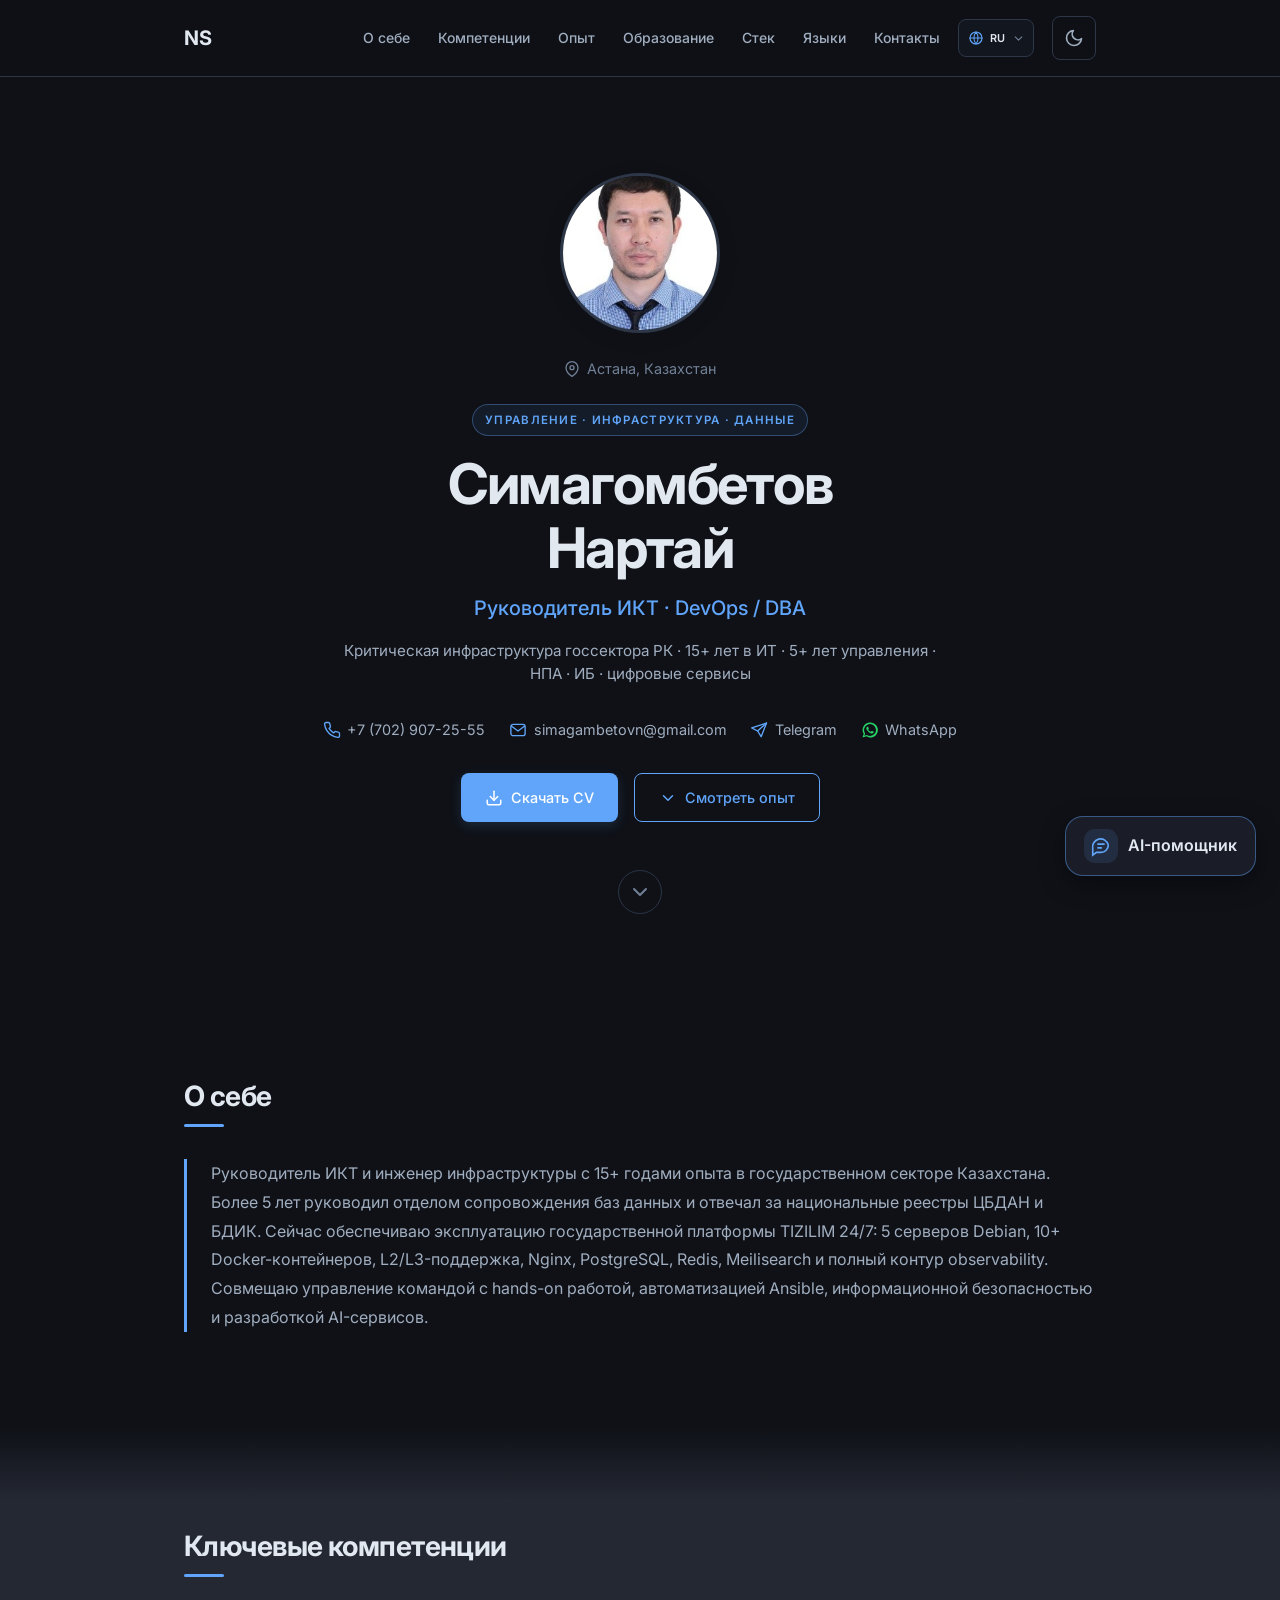
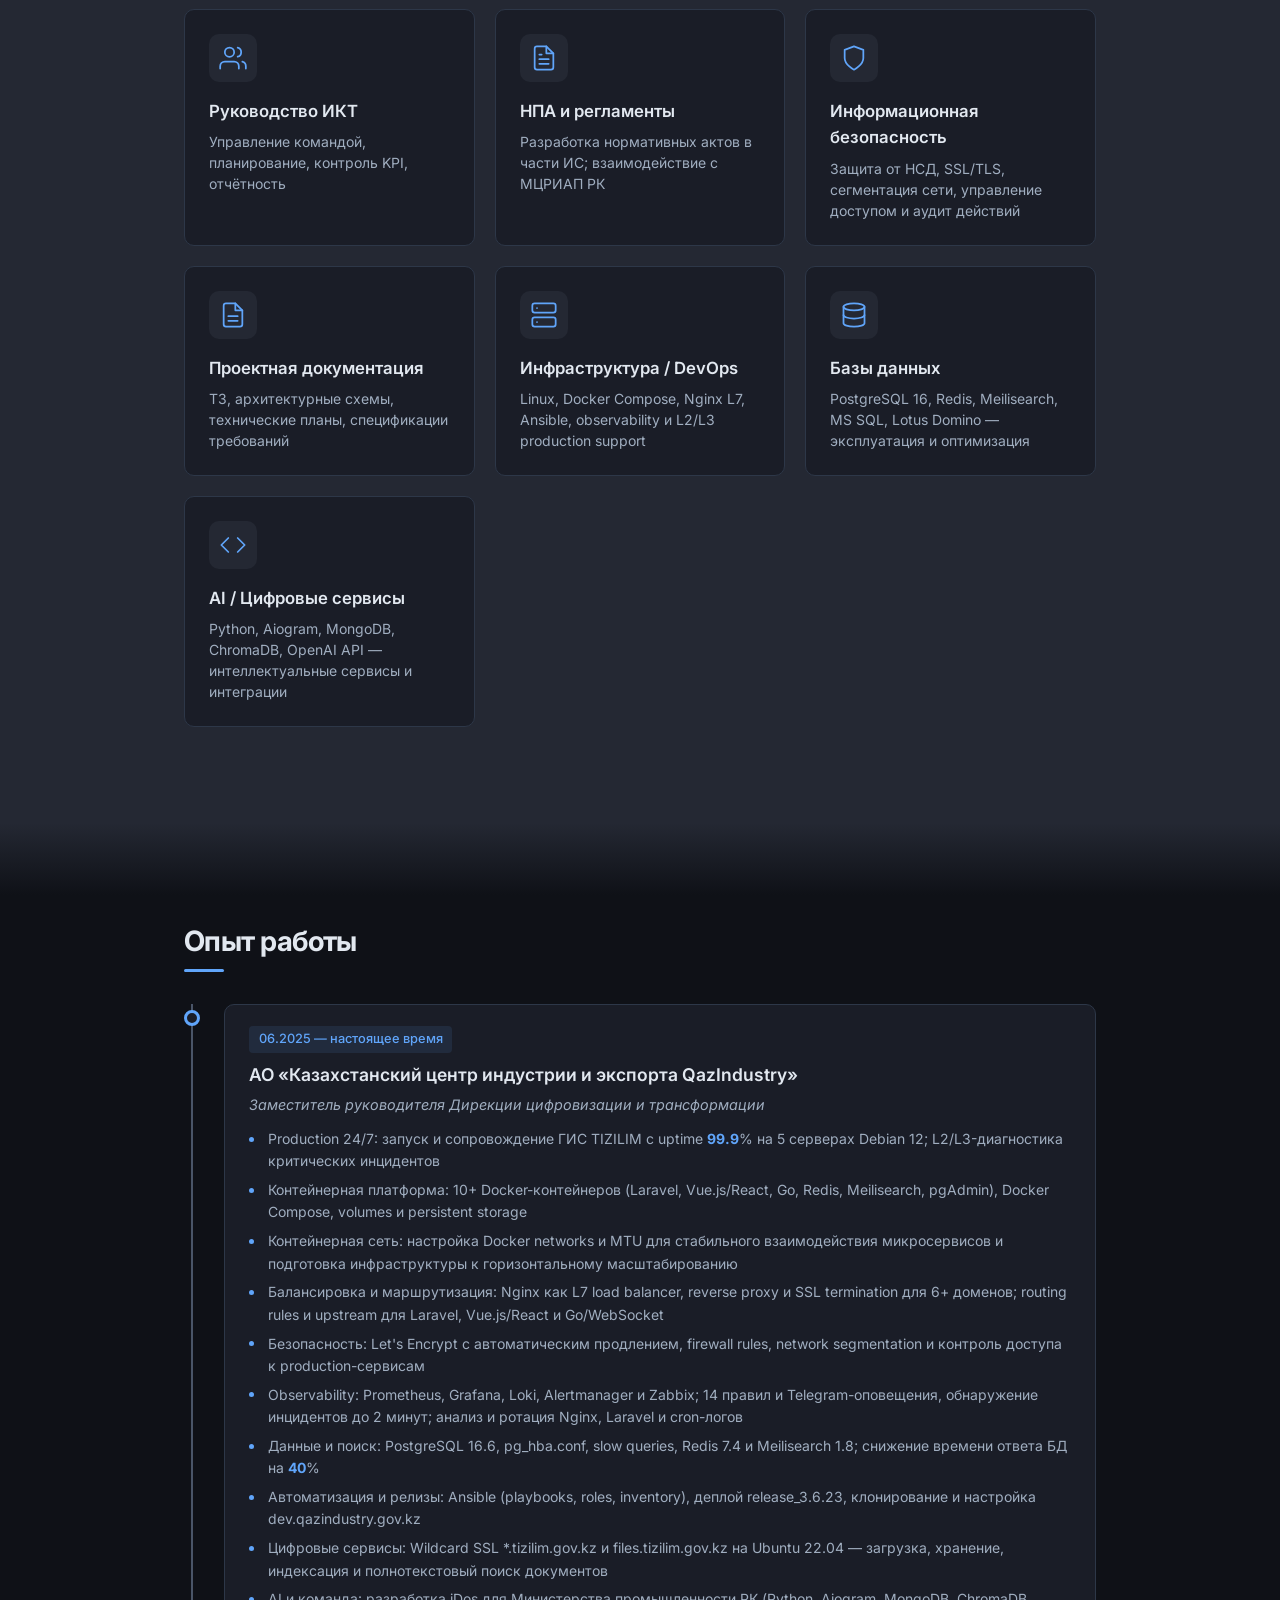
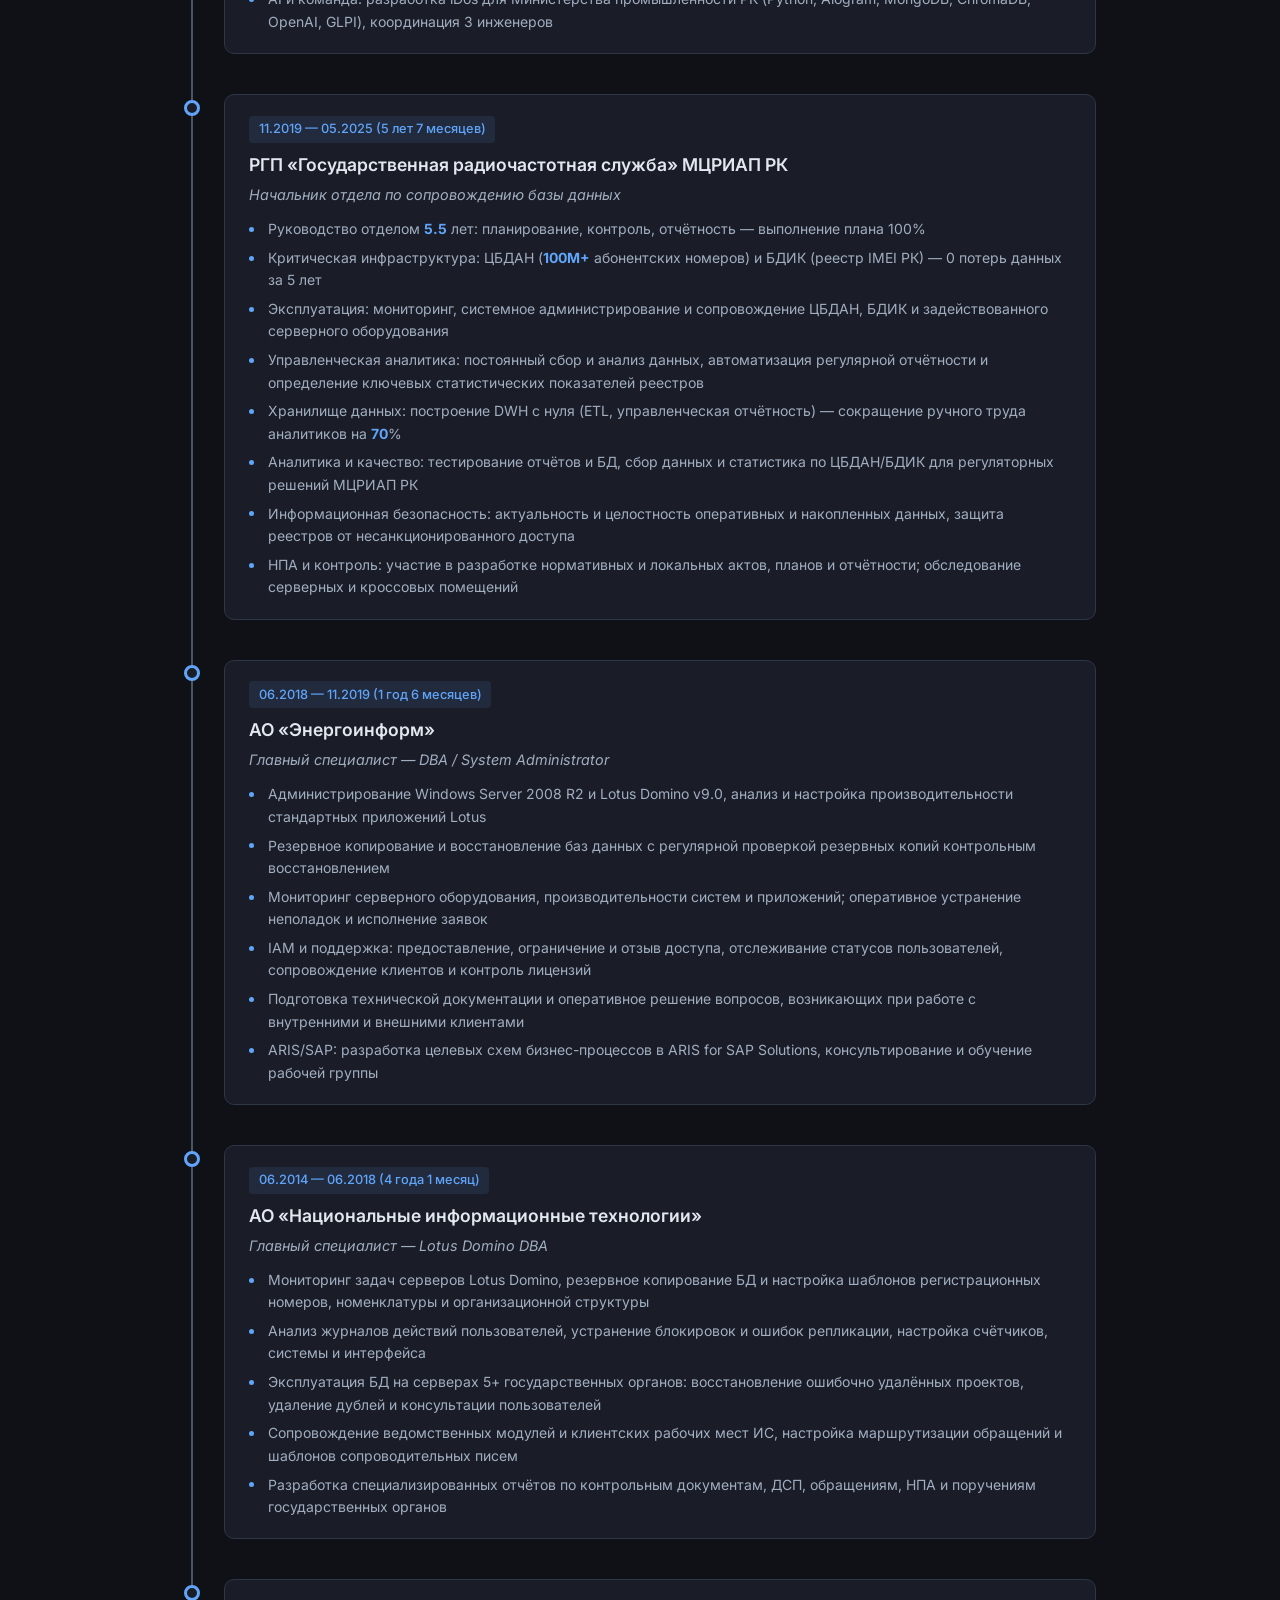
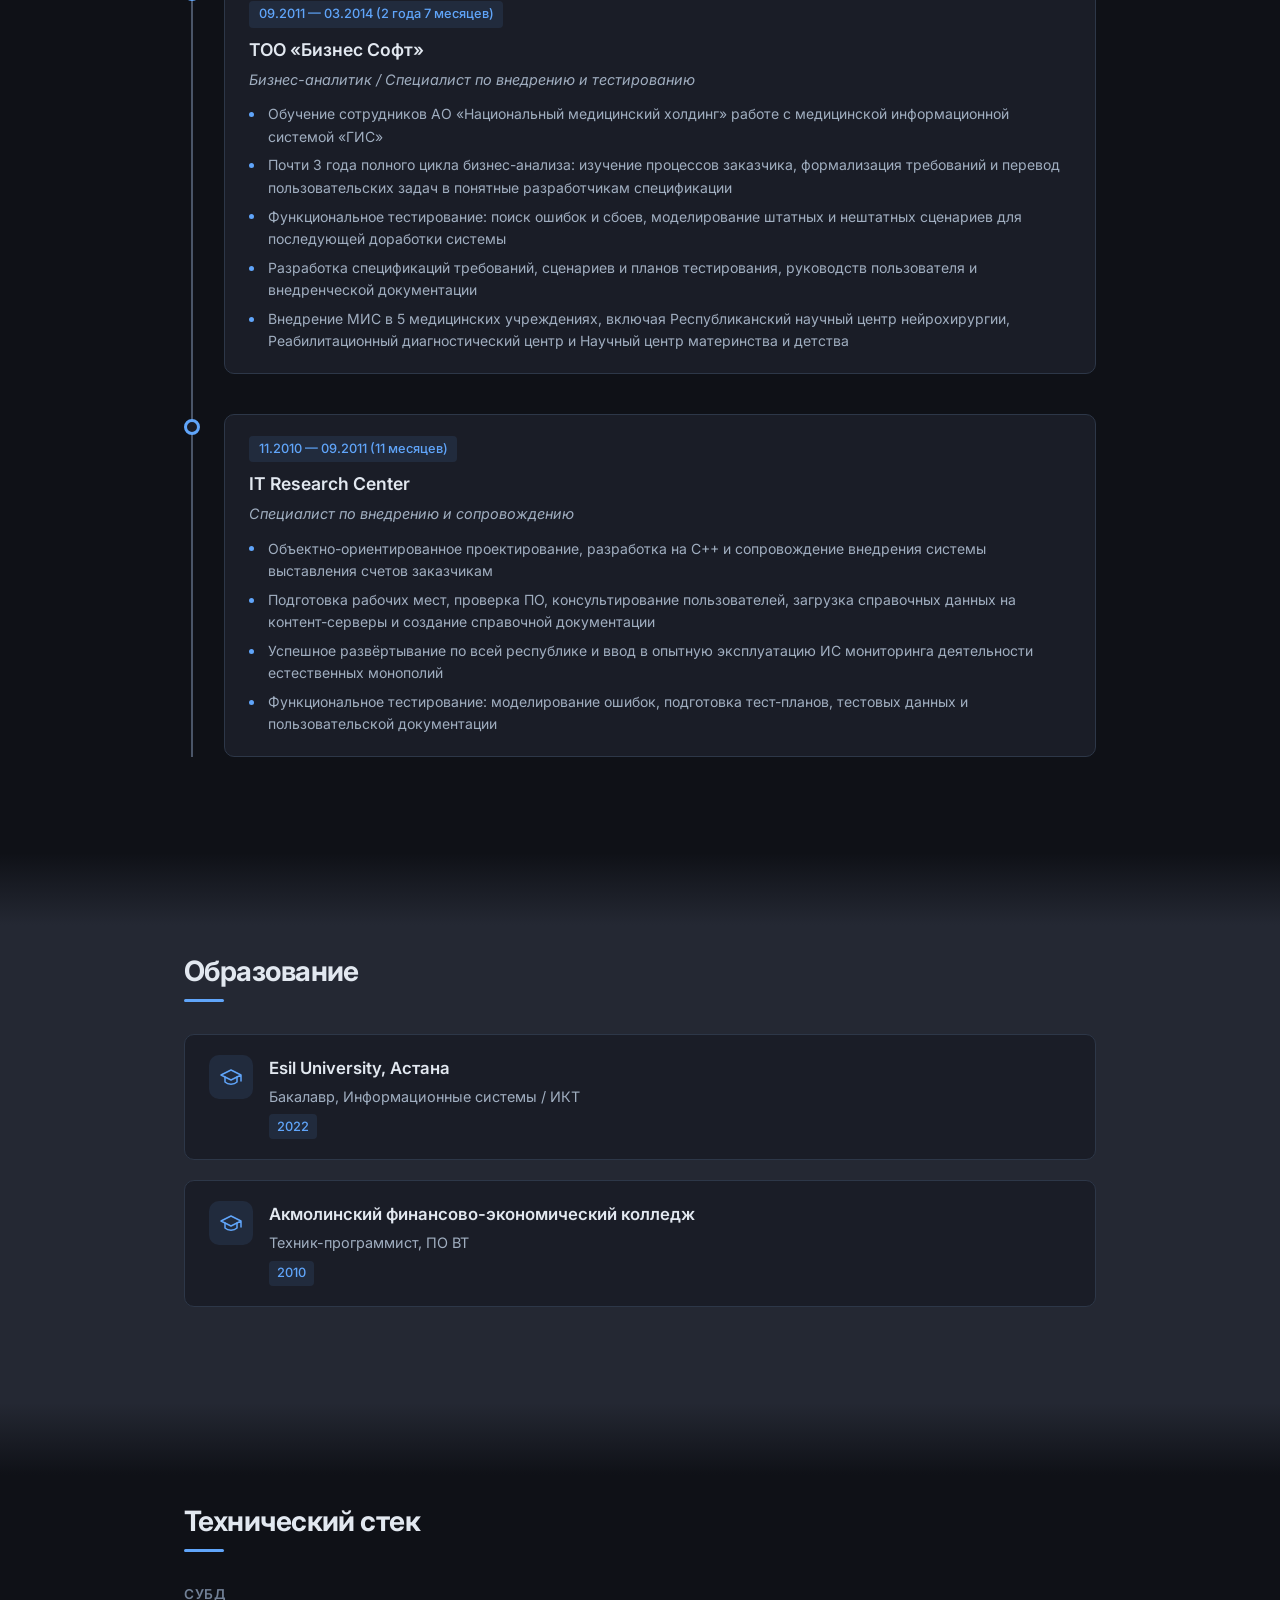
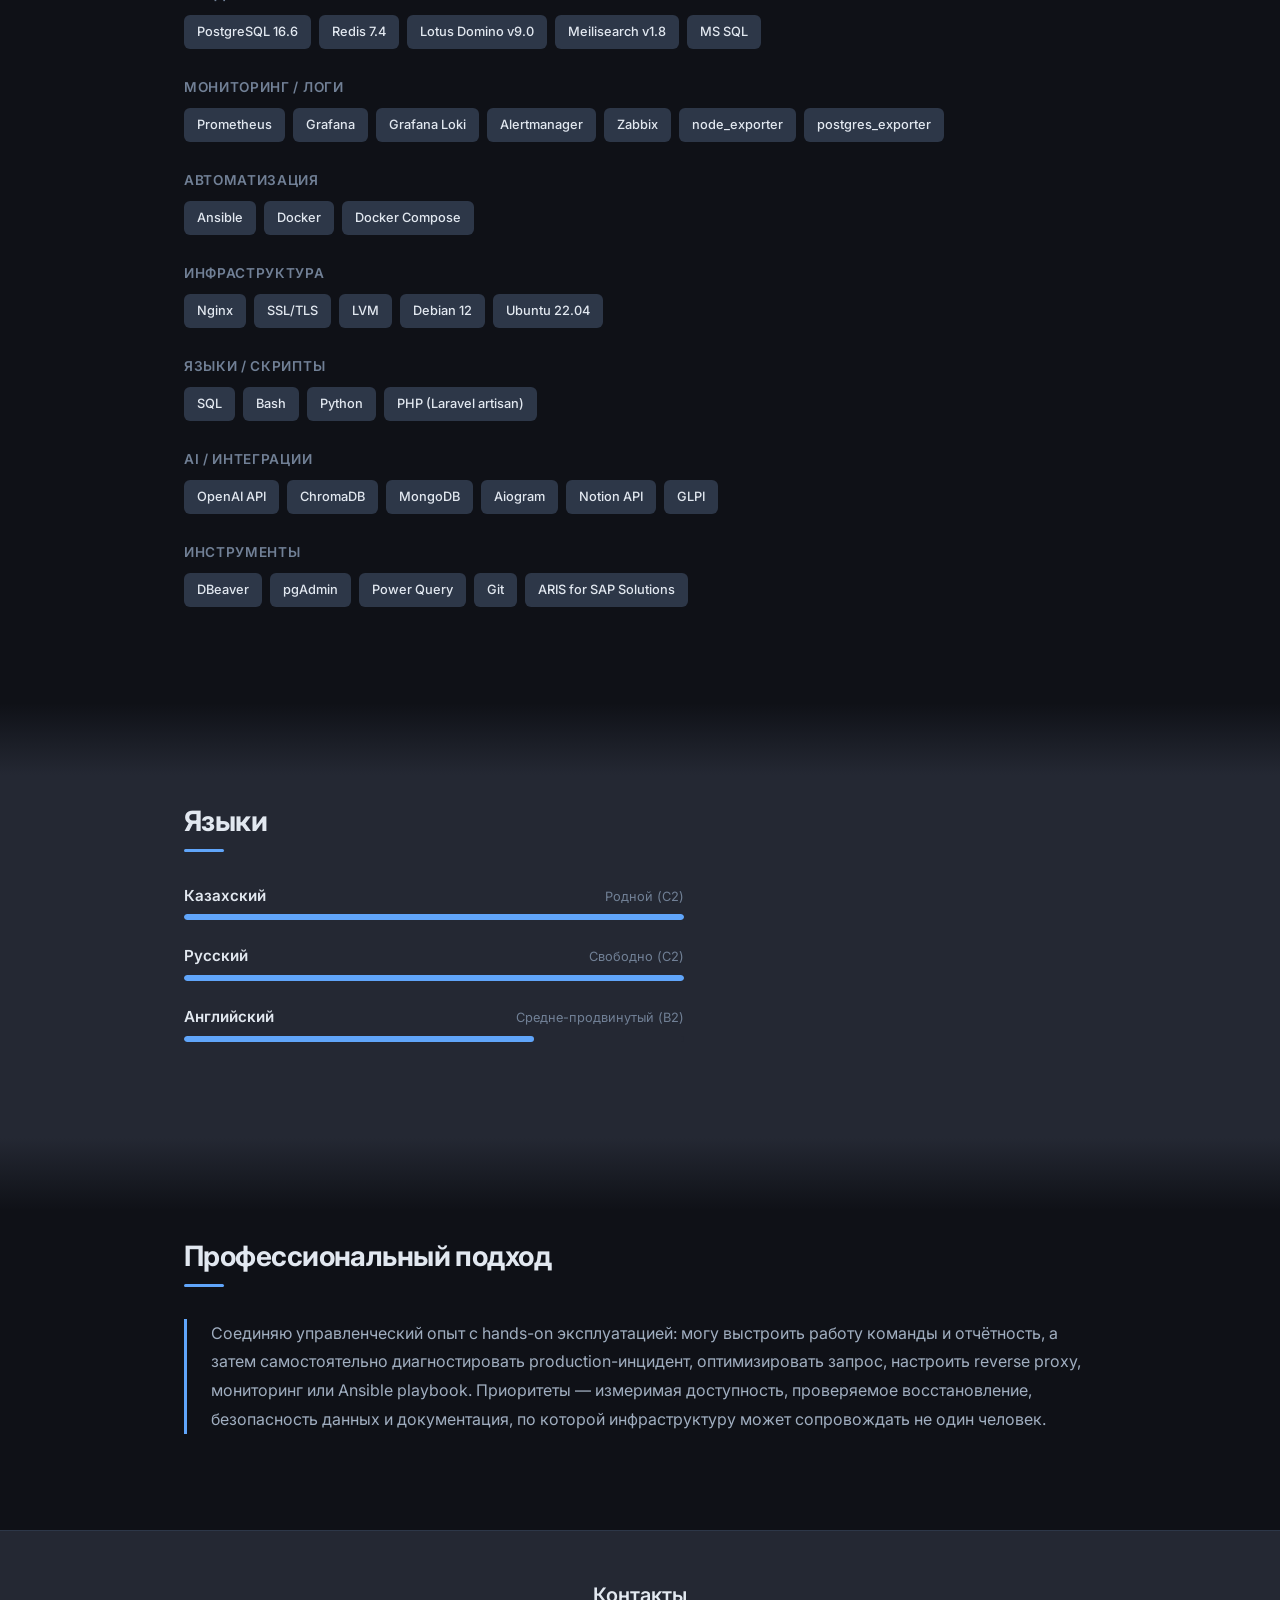
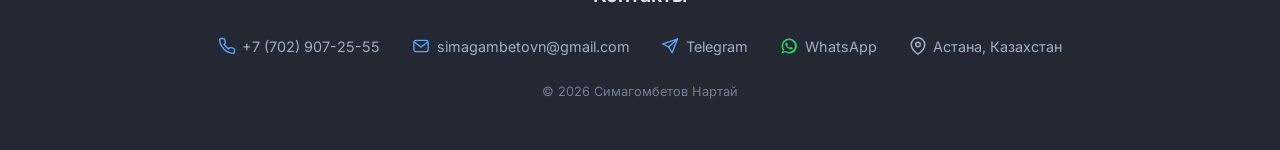
==== commit d15a6c6f: "Improve assistant speed, voice selection and chat controls" ====
--- a/index.html
+++ b/index.html
@@ -28,7 +28,7 @@
   <link href="https://fonts.googleapis.com/css2?family=Inter:wght@400;500;600;700&display=swap" rel="stylesheet">
 
   <link rel="stylesheet" href="styles.css?v=6">
-  <link rel="stylesheet" href="assistant.css?v=60e3a6bf">
+  <link rel="stylesheet" href="assistant.css?v=f42ec14c">
 
   <script>
     (function() {
@@ -405,6 +405,6 @@
   <script src="content.js?v=361af99b"></script>
   <script src="i18n.js?v=7"></script>
   <script src="script.js?v=6"></script>
-  <script src="assistant.js?v=1e227a41"></script>
+  <script src="assistant.js?v=d2026fa6"></script>
 </body>
 </html>
--- a/assistant.css
+++ b/assistant.css
@@ -3,14 +3,15 @@
 .cv-assistant button { cursor:pointer; }
 .cv-assistant button:disabled { opacity:.55; cursor:default; }
 .cv-assistant button:focus-visible,.cv-assistant textarea:focus-visible,.cv-assistant a:focus-visible { outline:3px solid var(--accent); outline-offset:3px; }
-.cv-assistant__launcher { display:flex; align-items:center; gap:10px; border:1px solid var(--border); border-radius:28px; padding:12px 18px; color:var(--text-primary); background:var(--bg-secondary); box-shadow:var(--shadow-lg); font-weight:600!important; }
-.cv-orb { display:grid; place-items:center; width:28px; height:28px; color:var(--accent); border:1px dotted currentColor; border-radius:50%; }
+.cv-assistant__launcher { display:flex; align-items:center; gap:10px; border:1px solid rgba(var(--accent-rgb),.45); border-radius:18px; padding:12px 18px; color:var(--text-primary); background:var(--bg-secondary); box-shadow:var(--shadow-lg); font-weight:600!important; transition:box-shadow .2s,border-color .2s; }
+.cv-assistant__launcher:hover { border-color:var(--accent); box-shadow:0 6px 24px rgba(var(--accent-rgb),.2); }
+.cv-orb { display:grid; place-items:center; width:34px; height:34px; color:var(--accent); background:rgba(var(--accent-rgb),.12); border-radius:11px; }
 .cv-assistant__panel { position:absolute; bottom:64px; right:0; width:380px; max-height:min(680px,calc(100dvh - 115px)); display:flex; flex-direction:column; background:var(--bg-secondary); border:1px solid var(--border); border-radius:20px; box-shadow:var(--shadow-lg); overflow:hidden; }
 .cv-assistant__panel[hidden] { display:none; }
 .cv-assistant__header { display:flex; justify-content:space-between; gap:12px; align-items:center; padding:18px; border-bottom:1px solid var(--border); }
 .cv-assistant__status { font-size:12px; color:var(--text-secondary); margin:5px 0 0; }
 .cv-assistant__close { font-size:26px!important; border:0; background:transparent; color:var(--text-primary); width:40px; height:40px; }
-.cv-assistant__messages { padding:16px; min-height:140px; overflow:auto; overscroll-behavior:contain; }
+.cv-assistant__messages { padding:16px; min-height:80px; overflow:auto; overscroll-behavior:contain; flex:1 1 auto; }
 .cv-assistant__message { font-size:14px; line-height:1.6; padding:10px 12px; border-radius:12px; margin:0 0 12px; white-space:pre-wrap; overflow-wrap:anywhere; background:var(--bg-tertiary); }
 .cv-assistant__message--user { margin-left:30px; background:rgba(var(--accent-rgb),.13); }
 .cv-assistant__message--error { border:1px solid var(--border); }
@@ -28,5 +29,10 @@
 .cv-assistant__footer label { display:inline-flex; align-items:center; gap:4px; }
 .cv-assistant__cv { float:right; color:var(--accent); }
 .cv-assistant__footer p { font-size:11px; line-height:1.5; margin:8px 0 0; }
+.cv-assistant__voice-row { display:flex; align-items:end; gap:8px; margin-top:10px; }
+.cv-assistant__voice-row label { flex:1; min-width:0; display:flex; flex-direction:column; align-items:stretch; }
+.cv-assistant__voice { width:100%; font:inherit; padding:7px; border:1px solid var(--border); border-radius:8px; color:var(--text-primary); background:var(--bg-primary); }
+.cv-assistant__preview { padding:8px; font-size:12px!important; border:1px solid var(--border); border-radius:8px; color:var(--text-primary); background:var(--bg-tertiary); }
+.cv-assistant__header,.cv-assistant__prompts,.cv-assistant__form,.cv-assistant__footer { flex-shrink:0; }
 .cv-assistant .sr-only { position:absolute; width:1px; height:1px; padding:0; overflow:hidden; clip:rect(0,0,0,0); white-space:nowrap; }
 @media(max-width:480px) { .cv-assistant { right:12px; bottom:12px; } .cv-assistant__panel { width:calc(100vw - 24px); max-height:calc(100dvh - 100px); bottom:64px; } .cv-assistant__launcher { padding:10px 14px; font-size:13px!important; } }
